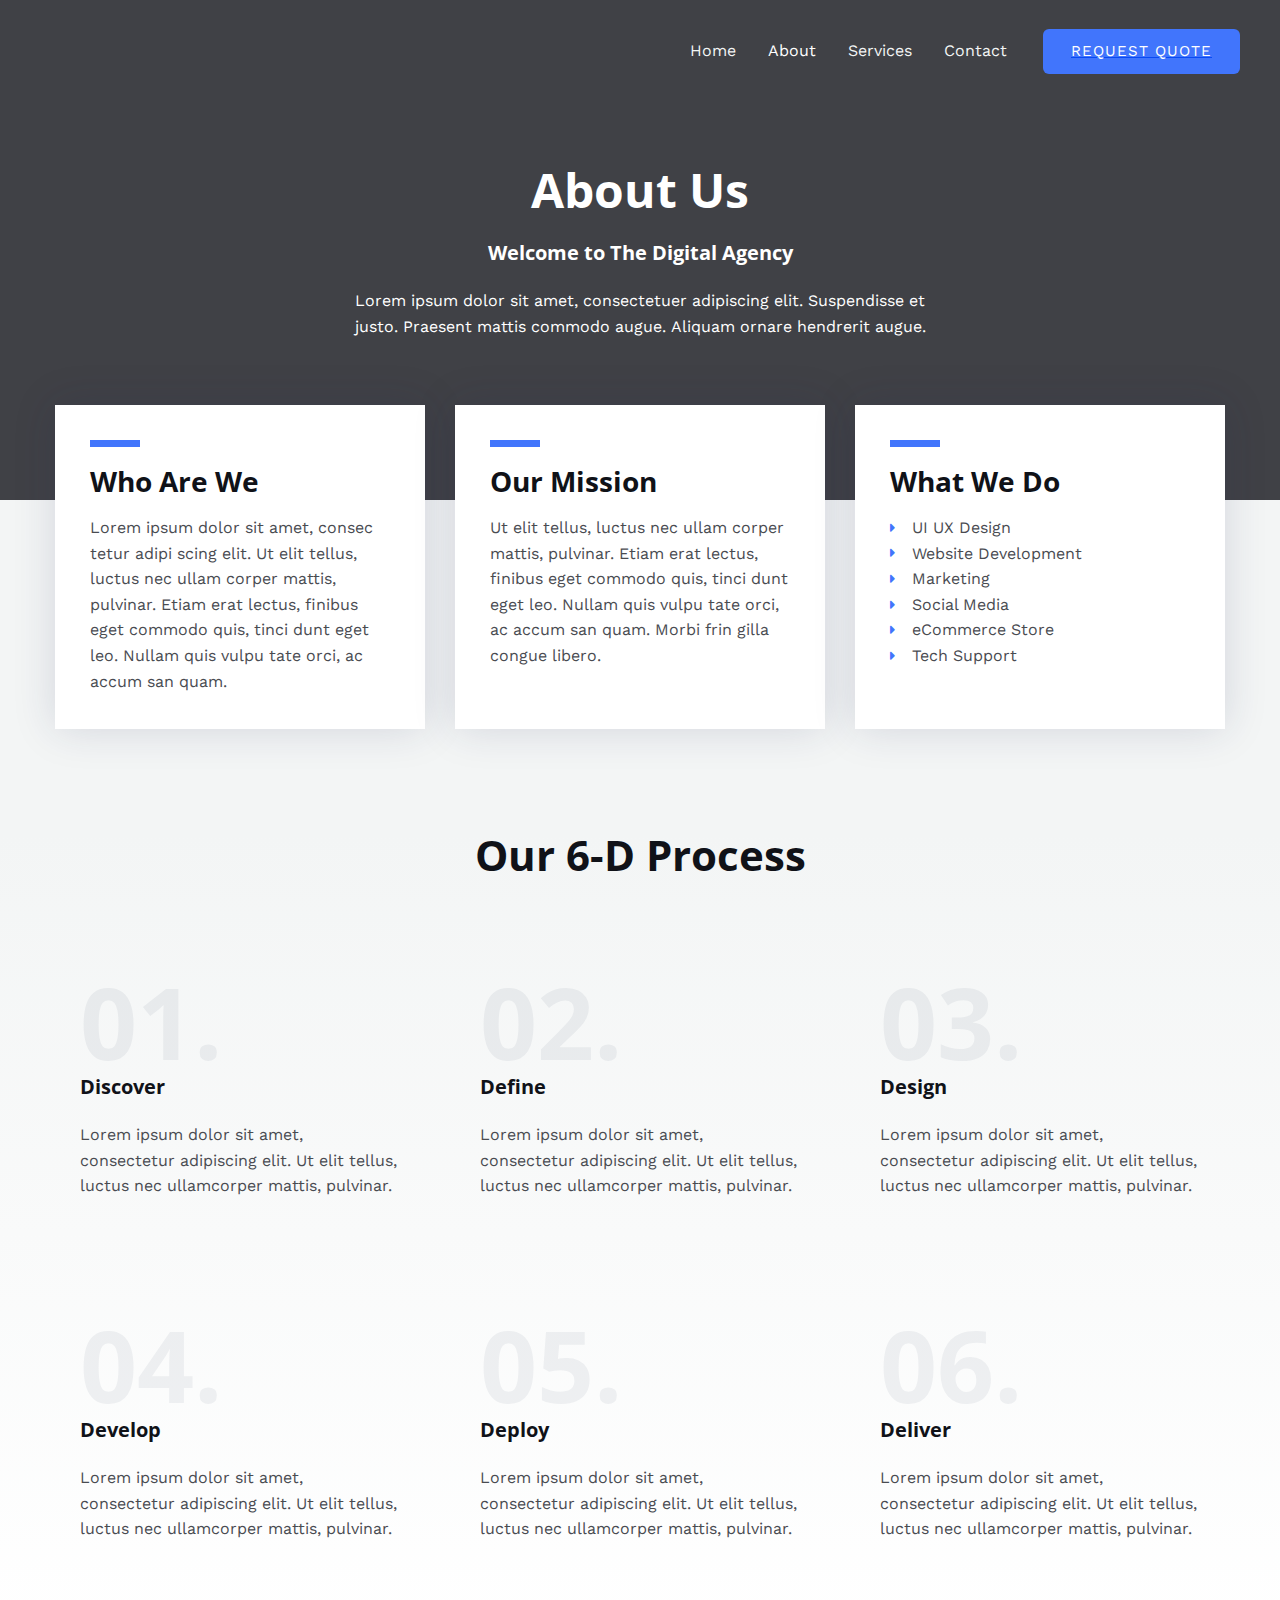
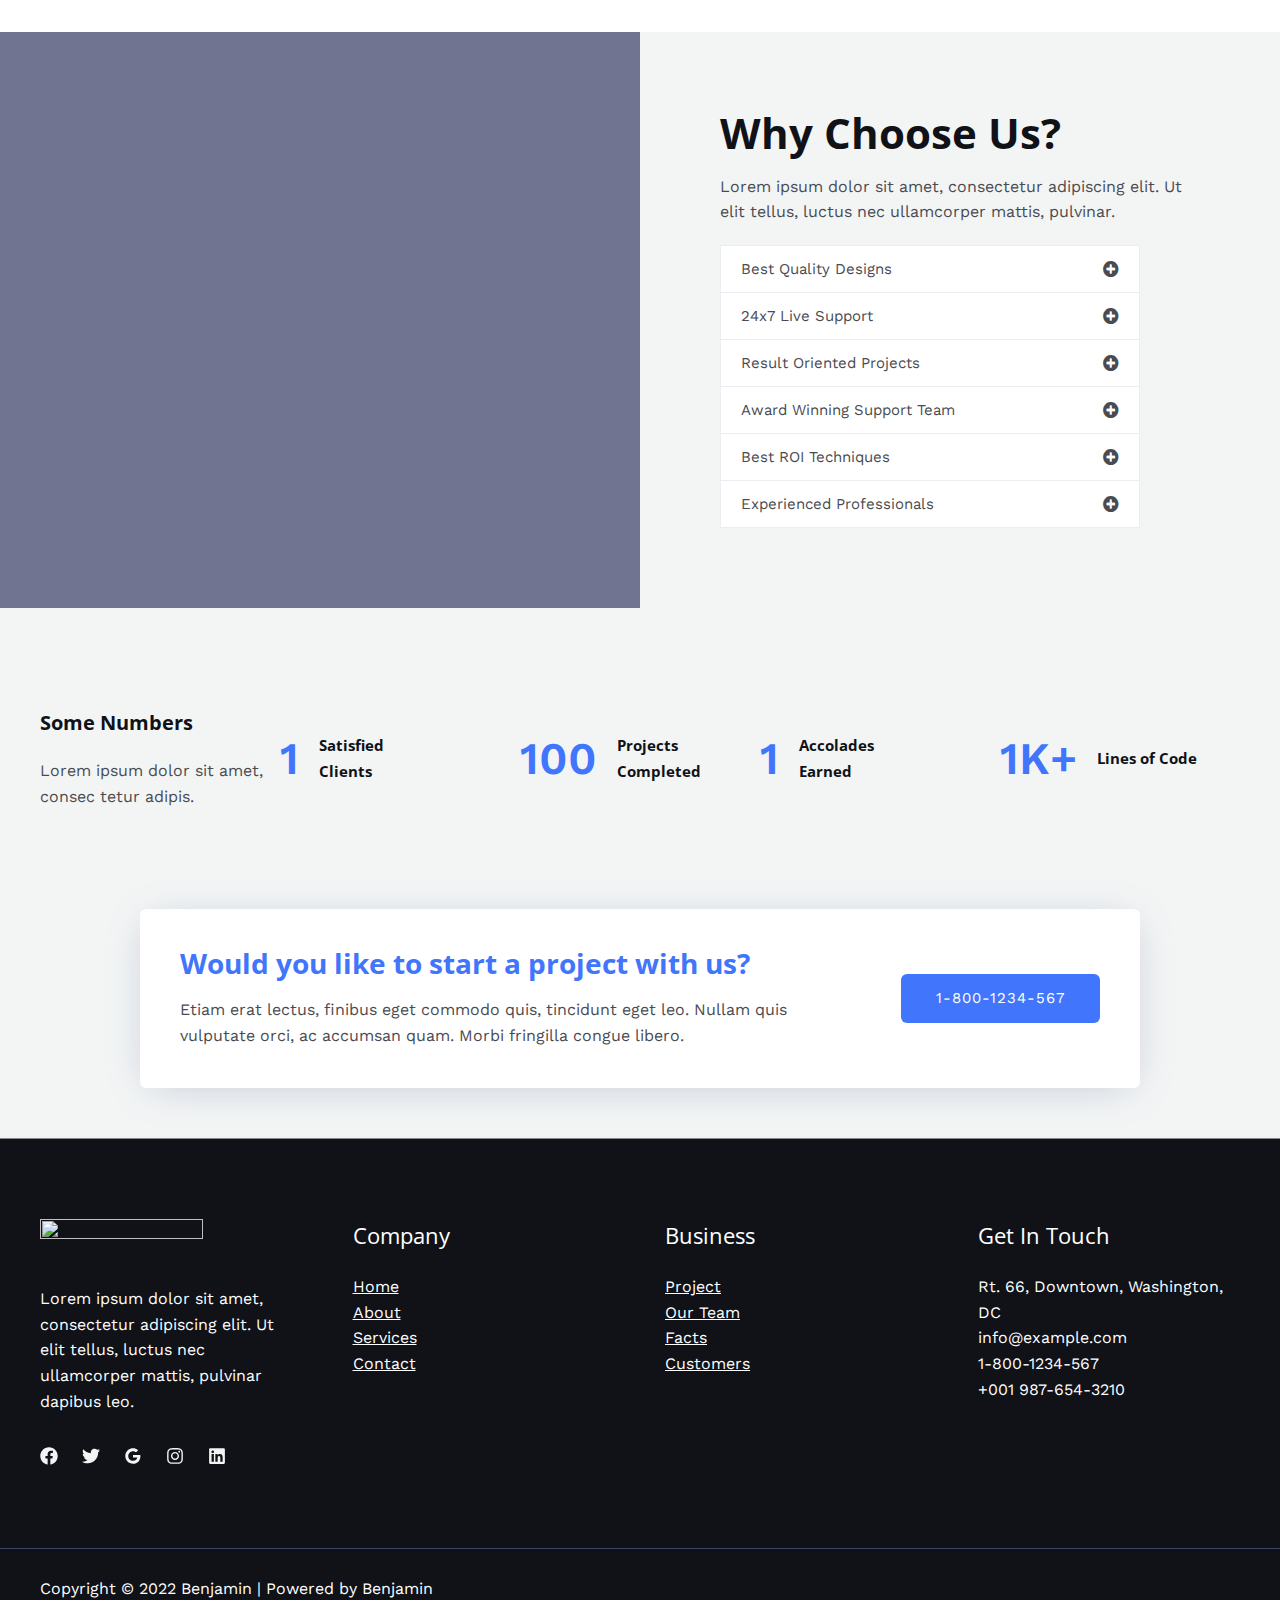
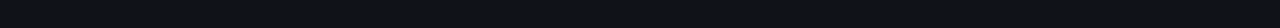
==== about/index.html @ 21168aa7 "pagina web" ====
<!DOCTYPE html>
<html lang="en-US">
<head>
<meta charset="UTF-8">
<meta name="viewport" content="width=device-width, initial-scale=1">
<link rel="profile" href="https://gmpg.org/xfn/11">

<title>About &#8211; Benjamin</title>
<meta name="robots" content="max-image-preview:large">
<link rel="dns-prefetch" href="//fonts.googleapis.com">
<link rel="alternate" type="application/rss+xml" title="Benjamin &raquo; Feed" href="https://hexabenja.github.io/feed/">
<link rel="alternate" type="application/rss+xml" title="Benjamin &raquo; Comments Feed" href="https://hexabenja.github.io/comments/feed/">
<script>
window._wpemojiSettings = {"baseUrl":"https:\/\/s.w.org\/images\/core\/emoji\/14.0.0\/72x72\/","ext":".png","svgUrl":"https:\/\/s.w.org\/images\/core\/emoji\/14.0.0\/svg\/","svgExt":".svg","source":{"concatemoji":"https:\/\/hexabenja.github.io\/wp-includes\/js\/wp-emoji-release.min.js?ver=6.1"}};
/*! This file is auto-generated */
!function(e,a,t){var n,r,o,i=a.createElement("canvas"),p=i.getContext&&i.getContext("2d");function s(e,t){var a=String.fromCharCode,e=(p.clearRect(0,0,i.width,i.height),p.fillText(a.apply(this,e),0,0),i.toDataURL());return p.clearRect(0,0,i.width,i.height),p.fillText(a.apply(this,t),0,0),e===i.toDataURL()}function c(e){var t=a.createElement("script");t.src=e,t.defer=t.type="text/javascript",a.getElementsByTagName("head")[0].appendChild(t)}for(o=Array("flag","emoji"),t.supports={everything:!0,everythingExceptFlag:!0},r=0;r<o.length;r++)t.supports[o[r]]=function(e){if(p&&p.fillText)switch(p.textBaseline="top",p.font="600 32px Arial",e){case"flag":return s([127987,65039,8205,9895,65039],[127987,65039,8203,9895,65039])?!1:!s([55356,56826,55356,56819],[55356,56826,8203,55356,56819])&&!s([55356,57332,56128,56423,56128,56418,56128,56421,56128,56430,56128,56423,56128,56447],[55356,57332,8203,56128,56423,8203,56128,56418,8203,56128,56421,8203,56128,56430,8203,56128,56423,8203,56128,56447]);case"emoji":return!s([129777,127995,8205,129778,127999],[129777,127995,8203,129778,127999])}return!1}(o[r]),t.supports.everything=t.supports.everything&&t.supports[o[r]],"flag"!==o[r]&&(t.supports.everythingExceptFlag=t.supports.everythingExceptFlag&&t.supports[o[r]]);t.supports.everythingExceptFlag=t.supports.everythingExceptFlag&&!t.supports.flag,t.DOMReady=!1,t.readyCallback=function(){t.DOMReady=!0},t.supports.everything||(n=function(){t.readyCallback()},a.addEventListener?(a.addEventListener("DOMContentLoaded",n,!1),e.addEventListener("load",n,!1)):(e.attachEvent("onload",n),a.attachEvent("onreadystatechange",function(){"complete"===a.readyState&&t.readyCallback()})),(e=t.source||{}).concatemoji?c(e.concatemoji):e.wpemoji&&e.twemoji&&(c(e.twemoji),c(e.wpemoji)))}(window,document,window._wpemojiSettings);
</script>
<style>img.wp-smiley,
img.emoji {
	display: inline !important;
	border: none !important;
	box-shadow: none !important;
	height: 1em !important;
	width: 1em !important;
	margin: 0 0.07em !important;
	vertical-align: -0.1em !important;
	background: none !important;
	padding: 0 !important;
}</style>
	<link rel="stylesheet" id="astra-theme-css-css" href="https://hexabenja.github.io/wp-content/themes/astra/assets/css/minified/frontend.min.css?ver=3.9.2" media="all">
<style id="astra-theme-css-inline-css">.ast-no-sidebar .entry-content .alignfull {margin-left: calc( -50vw + 50%);margin-right: calc( -50vw + 50%);max-width: 100vw;width: 100vw;}.ast-no-sidebar .entry-content .alignwide {margin-left: calc(-41vw + 50%);margin-right: calc(-41vw + 50%);max-width: unset;width: unset;}.ast-no-sidebar .entry-content .alignfull .alignfull,.ast-no-sidebar .entry-content .alignfull .alignwide,.ast-no-sidebar .entry-content .alignwide .alignfull,.ast-no-sidebar .entry-content .alignwide .alignwide,.ast-no-sidebar .entry-content .wp-block-column .alignfull,.ast-no-sidebar .entry-content .wp-block-column .alignwide{width: 100%;margin-left: auto;margin-right: auto;}.wp-block-gallery,.blocks-gallery-grid {margin: 0;}.wp-block-separator {max-width: 100px;}.wp-block-separator.is-style-wide,.wp-block-separator.is-style-dots {max-width: none;}.entry-content .has-2-columns .wp-block-column:first-child {padding-right: 10px;}.entry-content .has-2-columns .wp-block-column:last-child {padding-left: 10px;}@media (max-width: 782px) {.entry-content .wp-block-columns .wp-block-column {flex-basis: 100%;}.entry-content .has-2-columns .wp-block-column:first-child {padding-right: 0;}.entry-content .has-2-columns .wp-block-column:last-child {padding-left: 0;}}body .entry-content .wp-block-latest-posts {margin-left: 0;}body .entry-content .wp-block-latest-posts li {list-style: none;}.ast-no-sidebar .ast-container .entry-content .wp-block-latest-posts {margin-left: 0;}.ast-header-break-point .entry-content .alignwide {margin-left: auto;margin-right: auto;}.entry-content .blocks-gallery-item img {margin-bottom: auto;}.wp-block-pullquote {border-top: 4px solid #555d66;border-bottom: 4px solid #555d66;color: #40464d;}:root{--ast-container-default-xlg-padding:6.67em;--ast-container-default-lg-padding:5.67em;--ast-container-default-slg-padding:4.34em;--ast-container-default-md-padding:3.34em;--ast-container-default-sm-padding:6.67em;--ast-container-default-xs-padding:2.4em;--ast-container-default-xxs-padding:1.4em;}html{font-size:100%;}a,.page-title{color:var(--ast-global-color-1);}a:hover,a:focus{color:var(--ast-global-color-1);}body,button,input,select,textarea,.ast-button,.ast-custom-button{font-family:'Work Sans',sans-serif;font-weight:400;font-size:16px;font-size:1rem;line-height:1.6;}blockquote{color:var(--ast-global-color-3);}h1,.entry-content h1,.entry-content h1 a,h2,.entry-content h2,.entry-content h2 a,h3,.entry-content h3,.entry-content h3 a,h4,.entry-content h4,.entry-content h4 a,h5,.entry-content h5,.entry-content h5 a,h6,.entry-content h6,.entry-content h6 a,.site-title,.site-title a{font-family:'Open Sans',sans-serif;font-weight:700;}.site-title{font-size:35px;font-size:2.1875rem;display:none;}header .custom-logo-link img{max-width:120px;}.astra-logo-svg{width:120px;}.ast-archive-description .ast-archive-title{font-size:40px;font-size:2.5rem;}.site-header .site-description{font-size:15px;font-size:0.9375rem;display:none;}.entry-title{font-size:30px;font-size:1.875rem;}h1,.entry-content h1,.entry-content h1 a{font-size:48px;font-size:3rem;font-weight:700;font-family:'Open Sans',sans-serif;line-height:1.2;}h2,.entry-content h2,.entry-content h2 a{font-size:42px;font-size:2.625rem;font-family:'Open Sans',sans-serif;line-height:1;}h3,.entry-content h3,.entry-content h3 a{font-size:28px;font-size:1.75rem;font-family:'Open Sans',sans-serif;line-height:1;}h4,.entry-content h4,.entry-content h4 a{font-size:20px;font-size:1.25rem;font-family:'Open Sans',sans-serif;}h5,.entry-content h5,.entry-content h5 a{font-size:18px;font-size:1.125rem;font-family:'Open Sans',sans-serif;}h6,.entry-content h6,.entry-content h6 a{font-size:15px;font-size:0.9375rem;font-family:'Open Sans',sans-serif;}.ast-single-post .entry-title,.page-title{font-size:30px;font-size:1.875rem;}::selection{background-color:var(--ast-global-color-0);color:#ffffff;}body,h1,.entry-title a,.entry-content h1,.entry-content h1 a,h2,.entry-content h2,.entry-content h2 a,h3,.entry-content h3,.entry-content h3 a,h4,.entry-content h4,.entry-content h4 a,h5,.entry-content h5,.entry-content h5 a,h6,.entry-content h6,.entry-content h6 a{color:var(--ast-global-color-3);}.tagcloud a:hover,.tagcloud a:focus,.tagcloud a.current-item{color:#ffffff;border-color:var(--ast-global-color-1);background-color:var(--ast-global-color-1);}input:focus,input[type="text"]:focus,input[type="email"]:focus,input[type="url"]:focus,input[type="password"]:focus,input[type="reset"]:focus,input[type="search"]:focus,textarea:focus{border-color:var(--ast-global-color-1);}input[type="radio"]:checked,input[type=reset],input[type="checkbox"]:checked,input[type="checkbox"]:hover:checked,input[type="checkbox"]:focus:checked,input[type=range]::-webkit-slider-thumb{border-color:var(--ast-global-color-1);background-color:var(--ast-global-color-1);box-shadow:none;}.site-footer a:hover + .post-count,.site-footer a:focus + .post-count{background:var(--ast-global-color-1);border-color:var(--ast-global-color-1);}.single .nav-links .nav-previous,.single .nav-links .nav-next{color:var(--ast-global-color-1);}.entry-meta,.entry-meta *{line-height:1.45;color:var(--ast-global-color-1);}.entry-meta a:hover,.entry-meta a:hover *,.entry-meta a:focus,.entry-meta a:focus *,.page-links > .page-link,.page-links .page-link:hover,.post-navigation a:hover{color:var(--ast-global-color-1);}#cat option,.secondary .calendar_wrap thead a,.secondary .calendar_wrap thead a:visited{color:var(--ast-global-color-1);}.secondary .calendar_wrap #today,.ast-progress-val span{background:var(--ast-global-color-1);}.secondary a:hover + .post-count,.secondary a:focus + .post-count{background:var(--ast-global-color-1);border-color:var(--ast-global-color-1);}.calendar_wrap #today > a{color:#ffffff;}.page-links .page-link,.single .post-navigation a{color:var(--ast-global-color-1);}.widget-title{font-size:22px;font-size:1.375rem;color:var(--ast-global-color-3);}.site-logo-img img{ transition:all 0.2s linear;}.ast-page-builder-template .hentry {margin: 0;}.ast-page-builder-template .site-content > .ast-container {max-width: 100%;padding: 0;}.ast-page-builder-template .site-content #primary {padding: 0;margin: 0;}.ast-page-builder-template .no-results {text-align: center;margin: 4em auto;}.ast-page-builder-template .ast-pagination {padding: 2em;}.ast-page-builder-template .entry-header.ast-no-title.ast-no-thumbnail {margin-top: 0;}.ast-page-builder-template .entry-header.ast-header-without-markup {margin-top: 0;margin-bottom: 0;}.ast-page-builder-template .entry-header.ast-no-title.ast-no-meta {margin-bottom: 0;}.ast-page-builder-template.single .post-navigation {padding-bottom: 2em;}.ast-page-builder-template.single-post .site-content > .ast-container {max-width: 100%;}.ast-page-builder-template .entry-header {margin-top: 4em;margin-left: auto;margin-right: auto;padding-left: 20px;padding-right: 20px;}.single.ast-page-builder-template .entry-header {padding-left: 20px;padding-right: 20px;}.ast-page-builder-template .ast-archive-description {margin: 4em auto 0;padding-left: 20px;padding-right: 20px;}.ast-page-builder-template.ast-no-sidebar .entry-content .alignwide {margin-left: 0;margin-right: 0;}@media (max-width:768px){#ast-desktop-header{display:none;}}@media (min-width:768px){#ast-mobile-header{display:none;}}.wp-block-buttons.aligncenter{justify-content:center;}@media (max-width:782px){.entry-content .wp-block-columns .wp-block-column{margin-left:0px;}}.wp-block-image.aligncenter{margin-left:auto;margin-right:auto;}.wp-block-table.aligncenter{margin-left:auto;margin-right:auto;}@media (max-width:768px){.ast-separate-container #primary,.ast-separate-container #secondary{padding:1.5em 0;}#primary,#secondary{padding:1.5em 0;margin:0;}.ast-left-sidebar #content > .ast-container{display:flex;flex-direction:column-reverse;width:100%;}.ast-separate-container .ast-article-post,.ast-separate-container .ast-article-single{padding:1.5em 2.14em;}.ast-author-box img.avatar{margin:20px 0 0 0;}}@media (min-width:769px){.ast-separate-container.ast-right-sidebar #primary,.ast-separate-container.ast-left-sidebar #primary{border:0;}.search-no-results.ast-separate-container #primary{margin-bottom:4em;}}.elementor-button-wrapper .elementor-button{border-style:solid;text-decoration:none;border-top-width:0px;border-right-width:0px;border-left-width:0px;border-bottom-width:0px;}body .elementor-button.elementor-size-sm,body .elementor-button.elementor-size-xs,body .elementor-button.elementor-size-md,body .elementor-button.elementor-size-lg,body .elementor-button.elementor-size-xl,body .elementor-button{border-radius:6px;padding-top:17px;padding-right:35px;padding-bottom:17px;padding-left:35px;}.elementor-button-wrapper .elementor-button{border-color:var(--ast-global-color-0);background-color:var(--ast-global-color-0);}.elementor-button-wrapper .elementor-button:hover,.elementor-button-wrapper .elementor-button:focus{color:#ffffff;background-color:var(--ast-global-color-1);border-color:var(--ast-global-color-1);}.wp-block-button .wp-block-button__link ,.elementor-button-wrapper .elementor-button,.elementor-button-wrapper .elementor-button:visited{color:#ffffff;}.elementor-button-wrapper .elementor-button{font-family:inherit;font-weight:400;line-height:1;text-transform:uppercase;letter-spacing:1px;}body .elementor-button.elementor-size-sm,body .elementor-button.elementor-size-xs,body .elementor-button.elementor-size-md,body .elementor-button.elementor-size-lg,body .elementor-button.elementor-size-xl,body .elementor-button{font-size:15px;font-size:0.9375rem;}.wp-block-button .wp-block-button__link:hover,.wp-block-button .wp-block-button__link:focus{color:#ffffff;background-color:var(--ast-global-color-1);border-color:var(--ast-global-color-1);}.elementor-widget-heading h1.elementor-heading-title{line-height:1.2;}.elementor-widget-heading h2.elementor-heading-title{line-height:1;}.elementor-widget-heading h3.elementor-heading-title{line-height:1;}.wp-block-button .wp-block-button__link{border-style:solid;border-top-width:0px;border-right-width:0px;border-left-width:0px;border-bottom-width:0px;border-color:var(--ast-global-color-0);background-color:var(--ast-global-color-0);color:#ffffff;font-family:inherit;font-weight:400;line-height:1;text-transform:uppercase;letter-spacing:1px;font-size:15px;font-size:0.9375rem;border-radius:6px;padding-top:17px;padding-right:35px;padding-bottom:17px;padding-left:35px;}.menu-toggle,button,.ast-button,.ast-custom-button,.button,input#submit,input[type="button"],input[type="submit"],input[type="reset"]{border-style:solid;border-top-width:0px;border-right-width:0px;border-left-width:0px;border-bottom-width:0px;color:#ffffff;border-color:var(--ast-global-color-0);background-color:var(--ast-global-color-0);border-radius:6px;padding-top:17px;padding-right:35px;padding-bottom:17px;padding-left:35px;font-family:inherit;font-weight:400;font-size:15px;font-size:0.9375rem;line-height:1;text-transform:uppercase;letter-spacing:1px;}button:focus,.menu-toggle:hover,button:hover,.ast-button:hover,.ast-custom-button:hover .button:hover,.ast-custom-button:hover ,input[type=reset]:hover,input[type=reset]:focus,input#submit:hover,input#submit:focus,input[type="button"]:hover,input[type="button"]:focus,input[type="submit"]:hover,input[type="submit"]:focus{color:#ffffff;background-color:var(--ast-global-color-1);border-color:var(--ast-global-color-1);}@media (min-width:544px){.ast-container{max-width:100%;}}@media (max-width:544px){.ast-separate-container .ast-article-post,.ast-separate-container .ast-article-single,.ast-separate-container .comments-title,.ast-separate-container .ast-archive-description{padding:1.5em 1em;}.ast-separate-container #content .ast-container{padding-left:0.54em;padding-right:0.54em;}.ast-separate-container .ast-comment-list li.depth-1{padding:1.5em 1em;margin-bottom:1.5em;}.ast-separate-container .ast-comment-list .bypostauthor{padding:.5em;}.ast-search-menu-icon.ast-dropdown-active .search-field{width:170px;}}@media (max-width:768px){.ast-mobile-header-stack .main-header-bar .ast-search-menu-icon{display:inline-block;}.ast-header-break-point.ast-header-custom-item-outside .ast-mobile-header-stack .main-header-bar .ast-search-icon{margin:0;}.ast-comment-avatar-wrap img{max-width:2.5em;}.ast-separate-container .ast-comment-list li.depth-1{padding:1.5em 2.14em;}.ast-separate-container .comment-respond{padding:2em 2.14em;}.ast-comment-meta{padding:0 1.8888em 1.3333em;}}body,.ast-separate-container{background-color:var(--ast-global-color-4);;background-image:none;;}.ast-no-sidebar.ast-separate-container .entry-content .alignfull {margin-left: -6.67em;margin-right: -6.67em;width: auto;}@media (max-width: 1200px) {.ast-no-sidebar.ast-separate-container .entry-content .alignfull {margin-left: -2.4em;margin-right: -2.4em;}}@media (max-width: 768px) {.ast-no-sidebar.ast-separate-container .entry-content .alignfull {margin-left: -2.14em;margin-right: -2.14em;}}@media (max-width: 544px) {.ast-no-sidebar.ast-separate-container .entry-content .alignfull {margin-left: -1em;margin-right: -1em;}}.ast-no-sidebar.ast-separate-container .entry-content .alignwide {margin-left: -20px;margin-right: -20px;}.ast-no-sidebar.ast-separate-container .entry-content .wp-block-column .alignfull,.ast-no-sidebar.ast-separate-container .entry-content .wp-block-column .alignwide {margin-left: auto;margin-right: auto;width: 100%;}@media (max-width:768px){.site-title{display:none;}.ast-archive-description .ast-archive-title{font-size:40px;}.site-header .site-description{display:none;}.entry-title{font-size:30px;}h1,.entry-content h1,.entry-content h1 a{font-size:40px;}h2,.entry-content h2,.entry-content h2 a{font-size:35px;}h3,.entry-content h3,.entry-content h3 a{font-size:24px;}.ast-single-post .entry-title,.page-title{font-size:30px;}.astra-logo-svg{width:140px;}header .custom-logo-link img,.ast-header-break-point .site-logo-img .custom-mobile-logo-link img{max-width:140px;}}@media (max-width:544px){.site-title{display:none;}.ast-archive-description .ast-archive-title{font-size:40px;}.site-header .site-description{display:none;}.entry-title{font-size:30px;}h1,.entry-content h1,.entry-content h1 a{font-size:28px;}h2,.entry-content h2,.entry-content h2 a{font-size:24px;}h3,.entry-content h3,.entry-content h3 a{font-size:20px;}h4,.entry-content h4,.entry-content h4 a{font-size:18px;font-size:1.125rem;}h5,.entry-content h5,.entry-content h5 a{font-size:17px;font-size:1.0625rem;}h6,.entry-content h6,.entry-content h6 a{font-size:15px;font-size:0.9375rem;}.ast-single-post .entry-title,.page-title{font-size:30px;}header .custom-logo-link img,.ast-header-break-point .site-branding img,.ast-header-break-point .custom-logo-link img{max-width:120px;}.astra-logo-svg{width:120px;}.ast-header-break-point .site-logo-img .custom-mobile-logo-link img{max-width:120px;}}@media (max-width:768px){html{font-size:91.2%;}}@media (max-width:544px){html{font-size:91.2%;}}@media (min-width:769px){.ast-container{max-width:1240px;}}@font-face {font-family: "Astra";src: url(https://hexabenja.github.io/wp-content/themes/astra/assets/fonts/astra.woff) format("woff"),url(https://hexabenja.github.io/wp-content/themes/astra/assets/fonts/astra.ttf) format("truetype"),url(https://hexabenja.github.io/wp-content/themes/astra/assets/fonts/astra.svg#astra) format("svg");font-weight: normal;font-style: normal;font-display: fallback;}@media (min-width:769px){.main-header-menu .sub-menu .menu-item.ast-left-align-sub-menu:hover > .sub-menu,.main-header-menu .sub-menu .menu-item.ast-left-align-sub-menu.focus > .sub-menu{margin-left:-2px;}}.ast-theme-transparent-header [data-section="section-header-mobile-trigger"] .ast-button-wrap .ast-mobile-menu-trigger-fill,.ast-theme-transparent-header [data-section="section-header-mobile-trigger"] .ast-button-wrap .ast-mobile-menu-trigger-minimal{border:none;}.astra-icon-down_arrow::after {content: "\e900";font-family: Astra;}.astra-icon-close::after {content: "\e5cd";font-family: Astra;}.astra-icon-drag_handle::after {content: "\e25d";font-family: Astra;}.astra-icon-format_align_justify::after {content: "\e235";font-family: Astra;}.astra-icon-menu::after {content: "\e5d2";font-family: Astra;}.astra-icon-reorder::after {content: "\e8fe";font-family: Astra;}.astra-icon-search::after {content: "\e8b6";font-family: Astra;}.astra-icon-zoom_in::after {content: "\e56b";font-family: Astra;}.astra-icon-check-circle::after {content: "\e901";font-family: Astra;}.astra-icon-shopping-cart::after {content: "\f07a";font-family: Astra;}.astra-icon-shopping-bag::after {content: "\f290";font-family: Astra;}.astra-icon-shopping-basket::after {content: "\f291";font-family: Astra;}.astra-icon-circle-o::after {content: "\e903";font-family: Astra;}.astra-icon-certificate::after {content: "\e902";font-family: Astra;}blockquote {padding: 1.2em;}:root .has-ast-global-color-0-color{color:var(--ast-global-color-0);}:root .has-ast-global-color-0-background-color{background-color:var(--ast-global-color-0);}:root .wp-block-button .has-ast-global-color-0-color{color:var(--ast-global-color-0);}:root .wp-block-button .has-ast-global-color-0-background-color{background-color:var(--ast-global-color-0);}:root .has-ast-global-color-1-color{color:var(--ast-global-color-1);}:root .has-ast-global-color-1-background-color{background-color:var(--ast-global-color-1);}:root .wp-block-button .has-ast-global-color-1-color{color:var(--ast-global-color-1);}:root .wp-block-button .has-ast-global-color-1-background-color{background-color:var(--ast-global-color-1);}:root .has-ast-global-color-2-color{color:var(--ast-global-color-2);}:root .has-ast-global-color-2-background-color{background-color:var(--ast-global-color-2);}:root .wp-block-button .has-ast-global-color-2-color{color:var(--ast-global-color-2);}:root .wp-block-button .has-ast-global-color-2-background-color{background-color:var(--ast-global-color-2);}:root .has-ast-global-color-3-color{color:var(--ast-global-color-3);}:root .has-ast-global-color-3-background-color{background-color:var(--ast-global-color-3);}:root .wp-block-button .has-ast-global-color-3-color{color:var(--ast-global-color-3);}:root .wp-block-button .has-ast-global-color-3-background-color{background-color:var(--ast-global-color-3);}:root .has-ast-global-color-4-color{color:var(--ast-global-color-4);}:root .has-ast-global-color-4-background-color{background-color:var(--ast-global-color-4);}:root .wp-block-button .has-ast-global-color-4-color{color:var(--ast-global-color-4);}:root .wp-block-button .has-ast-global-color-4-background-color{background-color:var(--ast-global-color-4);}:root .has-ast-global-color-5-color{color:var(--ast-global-color-5);}:root .has-ast-global-color-5-background-color{background-color:var(--ast-global-color-5);}:root .wp-block-button .has-ast-global-color-5-color{color:var(--ast-global-color-5);}:root .wp-block-button .has-ast-global-color-5-background-color{background-color:var(--ast-global-color-5);}:root .has-ast-global-color-6-color{color:var(--ast-global-color-6);}:root .has-ast-global-color-6-background-color{background-color:var(--ast-global-color-6);}:root .wp-block-button .has-ast-global-color-6-color{color:var(--ast-global-color-6);}:root .wp-block-button .has-ast-global-color-6-background-color{background-color:var(--ast-global-color-6);}:root .has-ast-global-color-7-color{color:var(--ast-global-color-7);}:root .has-ast-global-color-7-background-color{background-color:var(--ast-global-color-7);}:root .wp-block-button .has-ast-global-color-7-color{color:var(--ast-global-color-7);}:root .wp-block-button .has-ast-global-color-7-background-color{background-color:var(--ast-global-color-7);}:root .has-ast-global-color-8-color{color:var(--ast-global-color-8);}:root .has-ast-global-color-8-background-color{background-color:var(--ast-global-color-8);}:root .wp-block-button .has-ast-global-color-8-color{color:var(--ast-global-color-8);}:root .wp-block-button .has-ast-global-color-8-background-color{background-color:var(--ast-global-color-8);}:root{--ast-global-color-0:#4175FC;--ast-global-color-1:#084AF3;--ast-global-color-2:#101218;--ast-global-color-3:#494B51;--ast-global-color-4:#F3F5F5;--ast-global-color-5:#FFFFFF;--ast-global-color-6:#000000;--ast-global-color-7:#4B4F58;--ast-global-color-8:#F6F7F8;}:root {--ast-border-color : #dddddd;}.ast-theme-transparent-header #masthead .site-logo-img .transparent-custom-logo .astra-logo-svg{width:120px;}.ast-theme-transparent-header #masthead .site-logo-img .transparent-custom-logo img{ max-width:120px;}@media (min-width:768px){.ast-theme-transparent-header #masthead{position:absolute;left:0;right:0;}.ast-theme-transparent-header .main-header-bar,.ast-theme-transparent-header.ast-header-break-point .main-header-bar{background:none;}body.elementor-editor-active.ast-theme-transparent-header #masthead,.fl-builder-edit .ast-theme-transparent-header #masthead,body.vc_editor.ast-theme-transparent-header #masthead,body.brz-ed.ast-theme-transparent-header #masthead{z-index:0;}.ast-header-break-point.ast-replace-site-logo-transparent.ast-theme-transparent-header .custom-mobile-logo-link{display:none;}.ast-header-break-point.ast-replace-site-logo-transparent.ast-theme-transparent-header .transparent-custom-logo{display:inline-block;}.ast-theme-transparent-header .ast-above-header,.ast-theme-transparent-header .ast-above-header.ast-above-header-bar{background-image:none;background-color:transparent;}.ast-theme-transparent-header .ast-below-header{background-image:none;background-color:transparent;}}.ast-theme-transparent-header .ast-builder-menu .main-header-menu,.ast-theme-transparent-header .ast-builder-menu .main-header-menu .menu-link,.ast-theme-transparent-header [CLASS*="ast-builder-menu-"] .main-header-menu .menu-item > .menu-link,.ast-theme-transparent-header .ast-masthead-custom-menu-items,.ast-theme-transparent-header .ast-masthead-custom-menu-items a,.ast-theme-transparent-header .ast-builder-menu .main-header-menu .menu-item > .ast-menu-toggle,.ast-theme-transparent-header .ast-builder-menu .main-header-menu .menu-item > .ast-menu-toggle,.ast-theme-transparent-header .ast-above-header-navigation a,.ast-header-break-point.ast-theme-transparent-header .ast-above-header-navigation a,.ast-header-break-point.ast-theme-transparent-header .ast-above-header-navigation > ul.ast-above-header-menu > .menu-item-has-children:not(.current-menu-item) > .ast-menu-toggle,.ast-theme-transparent-header .ast-below-header-menu,.ast-theme-transparent-header .ast-below-header-menu a,.ast-header-break-point.ast-theme-transparent-header .ast-below-header-menu a,.ast-header-break-point.ast-theme-transparent-header .ast-below-header-menu,.ast-theme-transparent-header .main-header-menu .menu-link{color:var(--ast-global-color-4);}.ast-theme-transparent-header .ast-builder-menu .main-header-menu .menu-item:hover > .menu-link,.ast-theme-transparent-header .ast-builder-menu .main-header-menu .menu-item:hover > .ast-menu-toggle,.ast-theme-transparent-header .ast-builder-menu .main-header-menu .ast-masthead-custom-menu-items a:hover,.ast-theme-transparent-header .ast-builder-menu .main-header-menu .focus > .menu-link,.ast-theme-transparent-header .ast-builder-menu .main-header-menu .focus > .ast-menu-toggle,.ast-theme-transparent-header .ast-builder-menu .main-header-menu .current-menu-item > .menu-link,.ast-theme-transparent-header .ast-builder-menu .main-header-menu .current-menu-ancestor > .menu-link,.ast-theme-transparent-header .ast-builder-menu .main-header-menu .current-menu-item > .ast-menu-toggle,.ast-theme-transparent-header .ast-builder-menu .main-header-menu .current-menu-ancestor > .ast-menu-toggle,.ast-theme-transparent-header [CLASS*="ast-builder-menu-"] .main-header-menu .current-menu-item > .menu-link,.ast-theme-transparent-header [CLASS*="ast-builder-menu-"] .main-header-menu .current-menu-ancestor > .menu-link,.ast-theme-transparent-header [CLASS*="ast-builder-menu-"] .main-header-menu .current-menu-item > .ast-menu-toggle,.ast-theme-transparent-header [CLASS*="ast-builder-menu-"] .main-header-menu .current-menu-ancestor > .ast-menu-toggle,.ast-theme-transparent-header .main-header-menu .menu-item:hover > .menu-link,.ast-theme-transparent-header .main-header-menu .current-menu-item > .menu-link,.ast-theme-transparent-header .main-header-menu .current-menu-ancestor > .menu-link{color:var(--ast-global-color-5);}@media (max-width:768px){.ast-theme-transparent-header #masthead{position:absolute;left:0;right:0;}.ast-theme-transparent-header .main-header-bar,.ast-theme-transparent-header.ast-header-break-point .main-header-bar{background:none;}body.elementor-editor-active.ast-theme-transparent-header #masthead,.fl-builder-edit .ast-theme-transparent-header #masthead,body.vc_editor.ast-theme-transparent-header #masthead,body.brz-ed.ast-theme-transparent-header #masthead{z-index:0;}.ast-header-break-point.ast-replace-site-logo-transparent.ast-theme-transparent-header .custom-mobile-logo-link{display:none;}.ast-header-break-point.ast-replace-site-logo-transparent.ast-theme-transparent-header .transparent-custom-logo{display:inline-block;}.ast-theme-transparent-header .ast-above-header,.ast-theme-transparent-header .ast-above-header.ast-above-header-bar{background-image:none;background-color:transparent;}.ast-theme-transparent-header .ast-below-header{background-image:none;background-color:transparent;}}@media (max-width:768px){.ast-theme-transparent-header .ast-builder-menu .main-header-menu,.ast-theme-transparent-header .ast-builder-menu .main-header-menu .menu-link,.ast-theme-transparent-header [CLASS*="ast-builder-menu-"] .main-header-menu .menu-item > .menu-link,.ast-theme-transparent-header .ast-masthead-custom-menu-items,.ast-theme-transparent-header .ast-masthead-custom-menu-items a,.ast-theme-transparent-header .ast-builder-menu .main-header-menu .menu-item > .ast-menu-toggle,.ast-theme-transparent-header .ast-builder-menu .main-header-menu .menu-item > .ast-menu-toggle,.ast-theme-transparent-header .main-header-menu .menu-link{color:var(--ast-global-color-3);}.ast-theme-transparent-header .ast-builder-menu .main-header-menu .menu-item:hover > .menu-link,.ast-theme-transparent-header .ast-builder-menu .main-header-menu .menu-item:hover > .ast-menu-toggle,.ast-theme-transparent-header .ast-builder-menu .main-header-menu .ast-masthead-custom-menu-items a:hover,.ast-theme-transparent-header .ast-builder-menu .main-header-menu .focus > .menu-link,.ast-theme-transparent-header .ast-builder-menu .main-header-menu .focus > .ast-menu-toggle,.ast-theme-transparent-header .ast-builder-menu .main-header-menu .current-menu-item > .menu-link,.ast-theme-transparent-header .ast-builder-menu .main-header-menu .current-menu-ancestor > .menu-link,.ast-theme-transparent-header .ast-builder-menu .main-header-menu .current-menu-item > .ast-menu-toggle,.ast-theme-transparent-header .ast-builder-menu .main-header-menu .current-menu-ancestor > .ast-menu-toggle,.ast-theme-transparent-header [CLASS*="ast-builder-menu-"] .main-header-menu .current-menu-item > .menu-link,.ast-theme-transparent-header [CLASS*="ast-builder-menu-"] .main-header-menu .current-menu-ancestor > .menu-link,.ast-theme-transparent-header [CLASS*="ast-builder-menu-"] .main-header-menu .current-menu-item > .ast-menu-toggle,.ast-theme-transparent-header [CLASS*="ast-builder-menu-"] .main-header-menu .current-menu-ancestor > .ast-menu-toggle,.ast-theme-transparent-header .main-header-menu .menu-item:hover > .menu-link,.ast-theme-transparent-header .main-header-menu .current-menu-item > .menu-link,.ast-theme-transparent-header .main-header-menu .current-menu-ancestor > .menu-link{color:var(--ast-global-color-1);}}.ast-theme-transparent-header #ast-desktop-header > [CLASS*="-header-wrap"]:nth-last-child(2) > [CLASS*="-header-bar"],.ast-theme-transparent-header.ast-header-break-point #ast-mobile-header > [CLASS*="-header-wrap"]:nth-last-child(2) > [CLASS*="-header-bar"]{border-bottom-width:0px;border-bottom-style:solid;}.ast-breadcrumbs .trail-browse,.ast-breadcrumbs .trail-items,.ast-breadcrumbs .trail-items li{display:inline-block;margin:0;padding:0;border:none;background:inherit;text-indent:0;}.ast-breadcrumbs .trail-browse{font-size:inherit;font-style:inherit;font-weight:inherit;color:inherit;}.ast-breadcrumbs .trail-items{list-style:none;}.trail-items li::after{padding:0 0.3em;content:"\00bb";}.trail-items li:last-of-type::after{display:none;}h1,.entry-content h1,h2,.entry-content h2,h3,.entry-content h3,h4,.entry-content h4,h5,.entry-content h5,h6,.entry-content h6{color:var(--ast-global-color-2);}@media (max-width:768px){.ast-builder-grid-row-container.ast-builder-grid-row-tablet-3-firstrow .ast-builder-grid-row > *:first-child,.ast-builder-grid-row-container.ast-builder-grid-row-tablet-3-lastrow .ast-builder-grid-row > *:last-child{grid-column:1 / -1;}}@media (max-width:544px){.ast-builder-grid-row-container.ast-builder-grid-row-mobile-3-firstrow .ast-builder-grid-row > *:first-child,.ast-builder-grid-row-container.ast-builder-grid-row-mobile-3-lastrow .ast-builder-grid-row > *:last-child{grid-column:1 / -1;}}.ast-builder-layout-element[data-section="title_tagline"]{display:flex;}@media (max-width:768px){.ast-header-break-point .ast-builder-layout-element[data-section="title_tagline"]{display:flex;}}@media (max-width:544px){.ast-header-break-point .ast-builder-layout-element[data-section="title_tagline"]{display:flex;}}[data-section*="section-hb-button-"] .menu-link{display:none;}.ast-header-button-1[data-section*="section-hb-button-"] .ast-builder-button-wrap .ast-custom-button{line-height:1;}.ast-header-button-1 .ast-custom-button{color:var(--ast-global-color-5);background:var(--ast-global-color-0);}.ast-header-button-1 .ast-custom-button:hover{color:var(--ast-global-color-3);background:var(--ast-global-color-5);}.ast-header-button-1[data-section*="section-hb-button-"] .ast-builder-button-wrap .ast-custom-button{padding-top:15px;padding-bottom:15px;padding-left:28px;padding-right:28px;}.ast-header-button-1[data-section="section-hb-button-1"]{display:flex;}@media (max-width:768px){.ast-header-break-point .ast-header-button-1[data-section="section-hb-button-1"]{display:none;}}@media (max-width:544px){.ast-header-break-point .ast-header-button-1[data-section="section-hb-button-1"]{display:flex;}}.ast-builder-menu-1{font-family:inherit;font-weight:inherit;}.ast-builder-menu-1 .sub-menu,.ast-builder-menu-1 .inline-on-mobile .sub-menu{border-top-width:1px;border-bottom-width:1px;border-right-width:1px;border-left-width:1px;border-color:#eaeaea;border-style:solid;border-radius:0px;}.ast-builder-menu-1 .main-header-menu > .menu-item > .sub-menu,.ast-builder-menu-1 .main-header-menu > .menu-item > .astra-full-megamenu-wrapper{margin-top:0px;}.ast-desktop .ast-builder-menu-1 .main-header-menu > .menu-item > .sub-menu:before,.ast-desktop .ast-builder-menu-1 .main-header-menu > .menu-item > .astra-full-megamenu-wrapper:before{height:calc( 0px + 5px );}.ast-desktop .ast-builder-menu-1 .menu-item .sub-menu .menu-link{border-style:none;}@media (max-width:768px){.ast-builder-menu-1 .main-header-menu .menu-item > .menu-link{color:var(--ast-global-color-3);}.ast-builder-menu-1 .menu-item > .ast-menu-toggle{color:var(--ast-global-color-3);}.ast-builder-menu-1 .menu-item:hover > .menu-link,.ast-builder-menu-1 .inline-on-mobile .menu-item:hover > .ast-menu-toggle{color:var(--ast-global-color-1);}.ast-builder-menu-1 .menu-item:hover > .ast-menu-toggle{color:var(--ast-global-color-1);}.ast-builder-menu-1 .menu-item.current-menu-item > .menu-link,.ast-builder-menu-1 .inline-on-mobile .menu-item.current-menu-item > .ast-menu-toggle,.ast-builder-menu-1 .current-menu-ancestor > .menu-link,.ast-builder-menu-1 .current-menu-ancestor > .ast-menu-toggle{color:var(--ast-global-color-1);}.ast-builder-menu-1 .menu-item.current-menu-item > .ast-menu-toggle{color:var(--ast-global-color-1);}.ast-header-break-point .ast-builder-menu-1 .menu-item.menu-item-has-children > .ast-menu-toggle{top:0;}.ast-builder-menu-1 .menu-item-has-children > .menu-link:after{content:unset;}}@media (max-width:544px){.ast-header-break-point .ast-builder-menu-1 .menu-item.menu-item-has-children > .ast-menu-toggle{top:0;}}.ast-builder-menu-1{display:flex;}@media (max-width:768px){.ast-header-break-point .ast-builder-menu-1{display:flex;}}@media (max-width:544px){.ast-header-break-point .ast-builder-menu-1{display:flex;}}.site-below-footer-wrap{padding-top:20px;padding-bottom:20px;}.site-below-footer-wrap[data-section="section-below-footer-builder"]{background-color:;;background-image:none;;min-height:80px;border-style:solid;border-width:0px;border-top-width:1px;border-top-color:rgba(81,86,129,0.72);}.site-below-footer-wrap[data-section="section-below-footer-builder"] .ast-builder-grid-row{max-width:1200px;margin-left:auto;margin-right:auto;}.site-below-footer-wrap[data-section="section-below-footer-builder"] .ast-builder-grid-row,.site-below-footer-wrap[data-section="section-below-footer-builder"] .site-footer-section{align-items:flex-start;}.site-below-footer-wrap[data-section="section-below-footer-builder"].ast-footer-row-inline .site-footer-section{display:flex;margin-bottom:0;}.ast-builder-grid-row-full .ast-builder-grid-row{grid-template-columns:1fr;}@media (max-width:768px){.site-below-footer-wrap[data-section="section-below-footer-builder"].ast-footer-row-tablet-inline .site-footer-section{display:flex;margin-bottom:0;}.site-below-footer-wrap[data-section="section-below-footer-builder"].ast-footer-row-tablet-stack .site-footer-section{display:block;margin-bottom:10px;}.ast-builder-grid-row-container.ast-builder-grid-row-tablet-full .ast-builder-grid-row{grid-template-columns:1fr;}}@media (max-width:544px){.site-below-footer-wrap[data-section="section-below-footer-builder"].ast-footer-row-mobile-inline .site-footer-section{display:flex;margin-bottom:0;}.site-below-footer-wrap[data-section="section-below-footer-builder"].ast-footer-row-mobile-stack .site-footer-section{display:block;margin-bottom:10px;}.ast-builder-grid-row-container.ast-builder-grid-row-mobile-full .ast-builder-grid-row{grid-template-columns:1fr;}}@media (max-width:544px){.site-below-footer-wrap[data-section="section-below-footer-builder"]{padding-left:30px;padding-right:30px;}}.site-below-footer-wrap[data-section="section-below-footer-builder"]{display:grid;}@media (max-width:768px){.ast-header-break-point .site-below-footer-wrap[data-section="section-below-footer-builder"]{display:grid;}}@media (max-width:544px){.ast-header-break-point .site-below-footer-wrap[data-section="section-below-footer-builder"]{display:grid;}}.ast-footer-copyright{text-align:left;}.ast-footer-copyright {color:var(--ast-global-color-5);}@media (max-width:768px){.ast-footer-copyright{text-align:center;}}@media (max-width:544px){.ast-footer-copyright{text-align:center;}}.ast-footer-copyright.ast-builder-layout-element{display:flex;}@media (max-width:768px){.ast-header-break-point .ast-footer-copyright.ast-builder-layout-element{display:flex;}}@media (max-width:544px){.ast-header-break-point .ast-footer-copyright.ast-builder-layout-element{display:flex;}}.ast-builder-social-element:hover {color: #0274be;}.ast-social-stack-desktop .ast-builder-social-element,.ast-social-stack-tablet .ast-builder-social-element,.ast-social-stack-mobile .ast-builder-social-element {margin-top: 6px;margin-bottom: 6px;}.ast-social-color-type-official .ast-builder-social-element,.ast-social-color-type-official .social-item-label {color: var(--color);background-color: var(--background-color);}.header-social-inner-wrap.ast-social-color-type-official .ast-builder-social-element svg,.footer-social-inner-wrap.ast-social-color-type-official .ast-builder-social-element svg {fill: currentColor;}.social-show-label-true .ast-builder-social-element {width: auto;padding: 0 0.4em;}[data-section^="section-fb-social-icons-"] .footer-social-inner-wrap {text-align: center;}.ast-footer-social-wrap {width: 100%;}.ast-footer-social-wrap .ast-builder-social-element:first-child {margin-left: 0;}.ast-footer-social-wrap .ast-builder-social-element:last-child {margin-right: 0;}.ast-header-social-wrap .ast-builder-social-element:first-child {margin-left: 0;}.ast-header-social-wrap .ast-builder-social-element:last-child {margin-right: 0;}.ast-builder-social-element {line-height: 1;color: #3a3a3a;background: transparent;vertical-align: middle;transition: all 0.01s;margin-left: 6px;margin-right: 6px;justify-content: center;align-items: center;}.ast-builder-social-element {line-height: 1;color: #3a3a3a;background: transparent;vertical-align: middle;transition: all 0.01s;margin-left: 6px;margin-right: 6px;justify-content: center;align-items: center;}.ast-builder-social-element .social-item-label {padding-left: 6px;}.ast-footer-social-1-wrap .ast-builder-social-element{margin-left:12px;margin-right:12px;}.ast-footer-social-1-wrap .ast-builder-social-element svg{width:18px;height:18px;}.ast-footer-social-1-wrap .ast-social-color-type-custom svg{fill:var(--ast-global-color-4);}.ast-footer-social-1-wrap .ast-social-color-type-custom .ast-builder-social-element:hover{color:var(--ast-global-color-5);}.ast-footer-social-1-wrap .ast-social-color-type-custom .ast-builder-social-element:hover svg{fill:var(--ast-global-color-5);}.ast-footer-social-1-wrap .ast-social-color-type-custom .social-item-label{color:var(--ast-global-color-4);}.ast-footer-social-1-wrap .ast-builder-social-element:hover .social-item-label{color:var(--ast-global-color-5);}[data-section="section-fb-social-icons-1"] .footer-social-inner-wrap{text-align:left;}@media (max-width:768px){[data-section="section-fb-social-icons-1"] .footer-social-inner-wrap{text-align:left;}}@media (max-width:544px){[data-section="section-fb-social-icons-1"] .footer-social-inner-wrap{text-align:left;}}.ast-builder-layout-element[data-section="section-fb-social-icons-1"]{display:flex;}@media (max-width:768px){.ast-header-break-point .ast-builder-layout-element[data-section="section-fb-social-icons-1"]{display:flex;}}@media (max-width:544px){.ast-header-break-point .ast-builder-layout-element[data-section="section-fb-social-icons-1"]{display:flex;}}.site-footer{background-color:var(--ast-global-color-2);;background-image:none;;}.site-primary-footer-wrap{padding-top:45px;padding-bottom:45px;}.site-primary-footer-wrap[data-section="section-primary-footer-builder"]{background-color:;;background-image:none;;border-style:solid;border-width:0px;border-top-width:1px;border-top-color:rgba(230,230,230,0.57);}.site-primary-footer-wrap[data-section="section-primary-footer-builder"] .ast-builder-grid-row{max-width:1200px;margin-left:auto;margin-right:auto;}.site-primary-footer-wrap[data-section="section-primary-footer-builder"] .ast-builder-grid-row,.site-primary-footer-wrap[data-section="section-primary-footer-builder"] .site-footer-section{align-items:flex-start;}.site-primary-footer-wrap[data-section="section-primary-footer-builder"].ast-footer-row-inline .site-footer-section{display:flex;margin-bottom:0;}.ast-builder-grid-row-4-equal .ast-builder-grid-row{grid-template-columns:repeat( 4,1fr );}@media (max-width:768px){.site-primary-footer-wrap[data-section="section-primary-footer-builder"].ast-footer-row-tablet-inline .site-footer-section{display:flex;margin-bottom:0;}.site-primary-footer-wrap[data-section="section-primary-footer-builder"].ast-footer-row-tablet-stack .site-footer-section{display:block;margin-bottom:10px;}.ast-builder-grid-row-container.ast-builder-grid-row-tablet-2-equal .ast-builder-grid-row{grid-template-columns:repeat( 2,1fr );}}@media (max-width:544px){.site-primary-footer-wrap[data-section="section-primary-footer-builder"].ast-footer-row-mobile-inline .site-footer-section{display:flex;margin-bottom:0;}.site-primary-footer-wrap[data-section="section-primary-footer-builder"].ast-footer-row-mobile-stack .site-footer-section{display:block;margin-bottom:10px;}.ast-builder-grid-row-container.ast-builder-grid-row-mobile-full .ast-builder-grid-row{grid-template-columns:1fr;}}.site-primary-footer-wrap[data-section="section-primary-footer-builder"]{padding-top:80px;padding-bottom:80px;}@media (max-width:768px){.site-primary-footer-wrap[data-section="section-primary-footer-builder"]{padding-top:50px;padding-bottom:20px;padding-left:30px;padding-right:30px;}}.site-primary-footer-wrap[data-section="section-primary-footer-builder"]{display:grid;}@media (max-width:768px){.ast-header-break-point .site-primary-footer-wrap[data-section="section-primary-footer-builder"]{display:grid;}}@media (max-width:544px){.ast-header-break-point .site-primary-footer-wrap[data-section="section-primary-footer-builder"]{display:grid;}}.footer-widget-area[data-section="sidebar-widgets-footer-widget-1"] .footer-widget-area-inner{text-align:left;}@media (max-width:768px){.footer-widget-area[data-section="sidebar-widgets-footer-widget-1"] .footer-widget-area-inner{text-align:left;}}@media (max-width:544px){.footer-widget-area[data-section="sidebar-widgets-footer-widget-1"] .footer-widget-area-inner{text-align:left;}}.footer-widget-area[data-section="sidebar-widgets-footer-widget-1"] .footer-widget-area-inner{color:var(--ast-global-color-5);}.footer-widget-area[data-section="sidebar-widgets-footer-widget-1"]{display:block;}@media (max-width:768px){.ast-header-break-point .footer-widget-area[data-section="sidebar-widgets-footer-widget-1"]{display:block;}}@media (max-width:544px){.ast-header-break-point .footer-widget-area[data-section="sidebar-widgets-footer-widget-1"]{display:block;}}.footer-widget-area[data-section="sidebar-widgets-footer-widget-2"] .footer-widget-area-inner a{color:var(--ast-global-color-5);}.footer-widget-area[data-section="sidebar-widgets-footer-widget-2"] .footer-widget-area-inner a:hover{color:var(--ast-global-color-4);}.footer-widget-area[data-section="sidebar-widgets-footer-widget-2"] .widget-title{color:var(--ast-global-color-5);}.footer-widget-area[data-section="sidebar-widgets-footer-widget-2"]{display:block;}@media (max-width:768px){.ast-header-break-point .footer-widget-area[data-section="sidebar-widgets-footer-widget-2"]{display:block;}}@media (max-width:544px){.ast-header-break-point .footer-widget-area[data-section="sidebar-widgets-footer-widget-2"]{display:block;}}.footer-widget-area[data-section="sidebar-widgets-footer-widget-3"] .footer-widget-area-inner a{color:var(--ast-global-color-5);}.footer-widget-area[data-section="sidebar-widgets-footer-widget-3"] .footer-widget-area-inner a:hover{color:var(--ast-global-color-4);}.footer-widget-area[data-section="sidebar-widgets-footer-widget-3"] .widget-title{color:var(--ast-global-color-5);}.footer-widget-area[data-section="sidebar-widgets-footer-widget-3"]{display:block;}@media (max-width:768px){.ast-header-break-point .footer-widget-area[data-section="sidebar-widgets-footer-widget-3"]{display:block;}}@media (max-width:544px){.ast-header-break-point .footer-widget-area[data-section="sidebar-widgets-footer-widget-3"]{display:block;}}.footer-widget-area[data-section="sidebar-widgets-footer-widget-4"] .footer-widget-area-inner{color:var(--ast-global-color-5);}.footer-widget-area[data-section="sidebar-widgets-footer-widget-4"] .widget-title{color:var(--ast-global-color-5);}.footer-widget-area[data-section="sidebar-widgets-footer-widget-4"]{display:block;}@media (max-width:768px){.ast-header-break-point .footer-widget-area[data-section="sidebar-widgets-footer-widget-4"]{display:block;}}@media (max-width:544px){.ast-header-break-point .footer-widget-area[data-section="sidebar-widgets-footer-widget-4"]{display:block;}}.footer-widget-area[data-section="sidebar-widgets-footer-widget-2"] .footer-widget-area-inner{text-align:left;}@media (max-width:768px){.footer-widget-area[data-section="sidebar-widgets-footer-widget-2"] .footer-widget-area-inner{text-align:left;}}@media (max-width:544px){.footer-widget-area[data-section="sidebar-widgets-footer-widget-2"] .footer-widget-area-inner{text-align:left;}}.footer-widget-area[data-section="sidebar-widgets-footer-widget-1"] .footer-widget-area-inner{color:var(--ast-global-color-5);}.footer-widget-area[data-section="sidebar-widgets-footer-widget-1"]{display:block;}@media (max-width:768px){.ast-header-break-point .footer-widget-area[data-section="sidebar-widgets-footer-widget-1"]{display:block;}}@media (max-width:544px){.ast-header-break-point .footer-widget-area[data-section="sidebar-widgets-footer-widget-1"]{display:block;}}.footer-widget-area[data-section="sidebar-widgets-footer-widget-2"] .footer-widget-area-inner a{color:var(--ast-global-color-5);}.footer-widget-area[data-section="sidebar-widgets-footer-widget-2"] .footer-widget-area-inner a:hover{color:var(--ast-global-color-4);}.footer-widget-area[data-section="sidebar-widgets-footer-widget-2"] .widget-title{color:var(--ast-global-color-5);}.footer-widget-area[data-section="sidebar-widgets-footer-widget-2"]{display:block;}@media (max-width:768px){.ast-header-break-point .footer-widget-area[data-section="sidebar-widgets-footer-widget-2"]{display:block;}}@media (max-width:544px){.ast-header-break-point .footer-widget-area[data-section="sidebar-widgets-footer-widget-2"]{display:block;}}.footer-widget-area[data-section="sidebar-widgets-footer-widget-3"] .footer-widget-area-inner a{color:var(--ast-global-color-5);}.footer-widget-area[data-section="sidebar-widgets-footer-widget-3"] .footer-widget-area-inner a:hover{color:var(--ast-global-color-4);}.footer-widget-area[data-section="sidebar-widgets-footer-widget-3"] .widget-title{color:var(--ast-global-color-5);}.footer-widget-area[data-section="sidebar-widgets-footer-widget-3"]{display:block;}@media (max-width:768px){.ast-header-break-point .footer-widget-area[data-section="sidebar-widgets-footer-widget-3"]{display:block;}}@media (max-width:544px){.ast-header-break-point .footer-widget-area[data-section="sidebar-widgets-footer-widget-3"]{display:block;}}.footer-widget-area[data-section="sidebar-widgets-footer-widget-4"] .footer-widget-area-inner{color:var(--ast-global-color-5);}.footer-widget-area[data-section="sidebar-widgets-footer-widget-4"] .widget-title{color:var(--ast-global-color-5);}.footer-widget-area[data-section="sidebar-widgets-footer-widget-4"]{display:block;}@media (max-width:768px){.ast-header-break-point .footer-widget-area[data-section="sidebar-widgets-footer-widget-4"]{display:block;}}@media (max-width:544px){.ast-header-break-point .footer-widget-area[data-section="sidebar-widgets-footer-widget-4"]{display:block;}}.footer-widget-area[data-section="sidebar-widgets-footer-widget-3"] .footer-widget-area-inner{text-align:left;}@media (max-width:768px){.footer-widget-area[data-section="sidebar-widgets-footer-widget-3"] .footer-widget-area-inner{text-align:left;}}@media (max-width:544px){.footer-widget-area[data-section="sidebar-widgets-footer-widget-3"] .footer-widget-area-inner{text-align:left;}}.footer-widget-area[data-section="sidebar-widgets-footer-widget-1"] .footer-widget-area-inner{color:var(--ast-global-color-5);}.footer-widget-area[data-section="sidebar-widgets-footer-widget-1"]{display:block;}@media (max-width:768px){.ast-header-break-point .footer-widget-area[data-section="sidebar-widgets-footer-widget-1"]{display:block;}}@media (max-width:544px){.ast-header-break-point .footer-widget-area[data-section="sidebar-widgets-footer-widget-1"]{display:block;}}.footer-widget-area[data-section="sidebar-widgets-footer-widget-2"] .footer-widget-area-inner a{color:var(--ast-global-color-5);}.footer-widget-area[data-section="sidebar-widgets-footer-widget-2"] .footer-widget-area-inner a:hover{color:var(--ast-global-color-4);}.footer-widget-area[data-section="sidebar-widgets-footer-widget-2"] .widget-title{color:var(--ast-global-color-5);}.footer-widget-area[data-section="sidebar-widgets-footer-widget-2"]{display:block;}@media (max-width:768px){.ast-header-break-point .footer-widget-area[data-section="sidebar-widgets-footer-widget-2"]{display:block;}}@media (max-width:544px){.ast-header-break-point .footer-widget-area[data-section="sidebar-widgets-footer-widget-2"]{display:block;}}.footer-widget-area[data-section="sidebar-widgets-footer-widget-3"] .footer-widget-area-inner a{color:var(--ast-global-color-5);}.footer-widget-area[data-section="sidebar-widgets-footer-widget-3"] .footer-widget-area-inner a:hover{color:var(--ast-global-color-4);}.footer-widget-area[data-section="sidebar-widgets-footer-widget-3"] .widget-title{color:var(--ast-global-color-5);}.footer-widget-area[data-section="sidebar-widgets-footer-widget-3"]{display:block;}@media (max-width:768px){.ast-header-break-point .footer-widget-area[data-section="sidebar-widgets-footer-widget-3"]{display:block;}}@media (max-width:544px){.ast-header-break-point .footer-widget-area[data-section="sidebar-widgets-footer-widget-3"]{display:block;}}.footer-widget-area[data-section="sidebar-widgets-footer-widget-4"] .footer-widget-area-inner{color:var(--ast-global-color-5);}.footer-widget-area[data-section="sidebar-widgets-footer-widget-4"] .widget-title{color:var(--ast-global-color-5);}.footer-widget-area[data-section="sidebar-widgets-footer-widget-4"]{display:block;}@media (max-width:768px){.ast-header-break-point .footer-widget-area[data-section="sidebar-widgets-footer-widget-4"]{display:block;}}@media (max-width:544px){.ast-header-break-point .footer-widget-area[data-section="sidebar-widgets-footer-widget-4"]{display:block;}}.footer-widget-area[data-section="sidebar-widgets-footer-widget-4"] .footer-widget-area-inner{text-align:left;}@media (max-width:768px){.footer-widget-area[data-section="sidebar-widgets-footer-widget-4"] .footer-widget-area-inner{text-align:left;}}@media (max-width:544px){.footer-widget-area[data-section="sidebar-widgets-footer-widget-4"] .footer-widget-area-inner{text-align:left;}}.footer-widget-area[data-section="sidebar-widgets-footer-widget-1"] .footer-widget-area-inner{color:var(--ast-global-color-5);}.footer-widget-area[data-section="sidebar-widgets-footer-widget-1"]{display:block;}@media (max-width:768px){.ast-header-break-point .footer-widget-area[data-section="sidebar-widgets-footer-widget-1"]{display:block;}}@media (max-width:544px){.ast-header-break-point .footer-widget-area[data-section="sidebar-widgets-footer-widget-1"]{display:block;}}.footer-widget-area[data-section="sidebar-widgets-footer-widget-2"] .footer-widget-area-inner a{color:var(--ast-global-color-5);}.footer-widget-area[data-section="sidebar-widgets-footer-widget-2"] .footer-widget-area-inner a:hover{color:var(--ast-global-color-4);}.footer-widget-area[data-section="sidebar-widgets-footer-widget-2"] .widget-title{color:var(--ast-global-color-5);}.footer-widget-area[data-section="sidebar-widgets-footer-widget-2"]{display:block;}@media (max-width:768px){.ast-header-break-point .footer-widget-area[data-section="sidebar-widgets-footer-widget-2"]{display:block;}}@media (max-width:544px){.ast-header-break-point .footer-widget-area[data-section="sidebar-widgets-footer-widget-2"]{display:block;}}.footer-widget-area[data-section="sidebar-widgets-footer-widget-3"] .footer-widget-area-inner a{color:var(--ast-global-color-5);}.footer-widget-area[data-section="sidebar-widgets-footer-widget-3"] .footer-widget-area-inner a:hover{color:var(--ast-global-color-4);}.footer-widget-area[data-section="sidebar-widgets-footer-widget-3"] .widget-title{color:var(--ast-global-color-5);}.footer-widget-area[data-section="sidebar-widgets-footer-widget-3"]{display:block;}@media (max-width:768px){.ast-header-break-point .footer-widget-area[data-section="sidebar-widgets-footer-widget-3"]{display:block;}}@media (max-width:544px){.ast-header-break-point .footer-widget-area[data-section="sidebar-widgets-footer-widget-3"]{display:block;}}.footer-widget-area[data-section="sidebar-widgets-footer-widget-4"] .footer-widget-area-inner{color:var(--ast-global-color-5);}.footer-widget-area[data-section="sidebar-widgets-footer-widget-4"] .widget-title{color:var(--ast-global-color-5);}.footer-widget-area[data-section="sidebar-widgets-footer-widget-4"]{display:block;}@media (max-width:768px){.ast-header-break-point .footer-widget-area[data-section="sidebar-widgets-footer-widget-4"]{display:block;}}@media (max-width:544px){.ast-header-break-point .footer-widget-area[data-section="sidebar-widgets-footer-widget-4"]{display:block;}}.elementor-widget-heading .elementor-heading-title{margin:0;}.elementor-post.elementor-grid-item.hentry{margin-bottom:0;}.woocommerce div.product .elementor-element.elementor-products-grid .related.products ul.products li.product,.elementor-element .elementor-wc-products .woocommerce[class*='columns-'] ul.products li.product{width:auto;margin:0;float:none;}.ast-left-sidebar .elementor-section.elementor-section-stretched,.ast-right-sidebar .elementor-section.elementor-section-stretched{max-width:100%;left:0 !important;}.elementor-template-full-width .ast-container{display:block;}@media (max-width:544px){.elementor-element .elementor-wc-products .woocommerce[class*="columns-"] ul.products li.product{width:auto;margin:0;}.elementor-element .woocommerce .woocommerce-result-count{float:none;}}.ast-header-break-point .main-header-bar{border-bottom-width:0px;}@media (min-width:769px){.main-header-bar{border-bottom-width:0px;}}.ast-flex{-webkit-align-content:center;-ms-flex-line-pack:center;align-content:center;-webkit-box-align:center;-webkit-align-items:center;-moz-box-align:center;-ms-flex-align:center;align-items:center;}.main-header-bar{padding:1em 0;}.ast-site-identity{padding:0;}.header-main-layout-1 .ast-flex.main-header-container, .header-main-layout-3 .ast-flex.main-header-container{-webkit-align-content:center;-ms-flex-line-pack:center;align-content:center;-webkit-box-align:center;-webkit-align-items:center;-moz-box-align:center;-ms-flex-align:center;align-items:center;}.header-main-layout-1 .ast-flex.main-header-container, .header-main-layout-3 .ast-flex.main-header-container{-webkit-align-content:center;-ms-flex-line-pack:center;align-content:center;-webkit-box-align:center;-webkit-align-items:center;-moz-box-align:center;-ms-flex-align:center;align-items:center;}.main-header-menu .sub-menu .menu-item.menu-item-has-children > .menu-link:after{position:absolute;right:1em;top:50%;transform:translate(0,-50%) rotate(270deg);}.ast-header-break-point .main-header-bar .main-header-bar-navigation .page_item_has_children > .ast-menu-toggle::before, .ast-header-break-point .main-header-bar .main-header-bar-navigation .menu-item-has-children > .ast-menu-toggle::before, .ast-mobile-popup-drawer .main-header-bar-navigation .menu-item-has-children>.ast-menu-toggle::before, .ast-header-break-point .ast-mobile-header-wrap .main-header-bar-navigation .menu-item-has-children > .ast-menu-toggle::before{font-weight:bold;content:"\e900";font-family:Astra;text-decoration:inherit;display:inline-block;}.ast-header-break-point .main-navigation ul.sub-menu .menu-item .menu-link:before{content:"\e900";font-family:Astra;font-size:.65em;text-decoration:inherit;display:inline-block;transform:translate(0, -2px) rotateZ(270deg);margin-right:5px;}.widget_search .search-form:after{font-family:Astra;font-size:1.2em;font-weight:normal;content:"\e8b6";position:absolute;top:50%;right:15px;transform:translate(0, -50%);}.astra-search-icon::before{content:"\e8b6";font-family:Astra;font-style:normal;font-weight:normal;text-decoration:inherit;text-align:center;-webkit-font-smoothing:antialiased;-moz-osx-font-smoothing:grayscale;z-index:3;}.main-header-bar .main-header-bar-navigation .page_item_has_children > a:after, .main-header-bar .main-header-bar-navigation .menu-item-has-children > a:after, .site-header-focus-item .main-header-bar-navigation .menu-item-has-children > .menu-link:after{content:"\e900";display:inline-block;font-family:Astra;font-size:.6rem;font-weight:bold;text-rendering:auto;-webkit-font-smoothing:antialiased;-moz-osx-font-smoothing:grayscale;margin-left:10px;line-height:normal;}.ast-mobile-popup-drawer .main-header-bar-navigation .ast-submenu-expanded>.ast-menu-toggle::before{transform:rotateX(180deg);}.ast-header-break-point .main-header-bar-navigation .menu-item-has-children > .menu-link:after{display:none;}.ast-separate-container .blog-layout-1, .ast-separate-container .blog-layout-2, .ast-separate-container .blog-layout-3{background-color:transparent;background-image:none;}.ast-separate-container .ast-article-post{background-color:var(--ast-global-color-5);;background-image:none;;}.ast-separate-container .ast-article-single:not(.ast-related-post), .ast-separate-container .comments-area .comment-respond,.ast-separate-container .comments-area .ast-comment-list li, .ast-separate-container .ast-woocommerce-container, .ast-separate-container .error-404, .ast-separate-container .no-results, .single.ast-separate-container  .ast-author-meta, .ast-separate-container .related-posts-title-wrapper, .ast-separate-container.ast-two-container #secondary .widget,.ast-separate-container .comments-count-wrapper, .ast-box-layout.ast-plain-container .site-content,.ast-padded-layout.ast-plain-container .site-content, .ast-separate-container .comments-area .comments-title{background-color:var(--ast-global-color-5);;background-image:none;;}.ast-mobile-header-content > *,.ast-desktop-header-content > * {padding: 10px 0;height: auto;}.ast-mobile-header-content > *:first-child,.ast-desktop-header-content > *:first-child {padding-top: 10px;}.ast-mobile-header-content > .ast-builder-menu,.ast-desktop-header-content > .ast-builder-menu {padding-top: 0;}.ast-mobile-header-content > *:last-child,.ast-desktop-header-content > *:last-child {padding-bottom: 0;}.ast-mobile-header-content .ast-search-menu-icon.ast-inline-search label,.ast-desktop-header-content .ast-search-menu-icon.ast-inline-search label {width: 100%;}.ast-desktop-header-content .main-header-bar-navigation .ast-submenu-expanded > .ast-menu-toggle::before {transform: rotateX(180deg);}#ast-desktop-header .ast-desktop-header-content,.ast-mobile-header-content .ast-search-icon,.ast-desktop-header-content .ast-search-icon,.ast-mobile-header-wrap .ast-mobile-header-content,.ast-main-header-nav-open.ast-popup-nav-open .ast-mobile-header-wrap .ast-mobile-header-content,.ast-main-header-nav-open.ast-popup-nav-open .ast-desktop-header-content {display: none;}.ast-main-header-nav-open.ast-header-break-point #ast-desktop-header .ast-desktop-header-content,.ast-main-header-nav-open.ast-header-break-point .ast-mobile-header-wrap .ast-mobile-header-content {display: block;}.ast-desktop .ast-desktop-header-content .astra-menu-animation-slide-up > .menu-item > .sub-menu,.ast-desktop .ast-desktop-header-content .astra-menu-animation-slide-up > .menu-item .menu-item > .sub-menu,.ast-desktop .ast-desktop-header-content .astra-menu-animation-slide-down > .menu-item > .sub-menu,.ast-desktop .ast-desktop-header-content .astra-menu-animation-slide-down > .menu-item .menu-item > .sub-menu,.ast-desktop .ast-desktop-header-content .astra-menu-animation-fade > .menu-item > .sub-menu,.ast-desktop .ast-desktop-header-content .astra-menu-animation-fade > .menu-item .menu-item > .sub-menu {opacity: 1;visibility: visible;}.ast-hfb-header.ast-default-menu-enable.ast-header-break-point .ast-mobile-header-wrap .ast-mobile-header-content .main-header-bar-navigation {width: unset;margin: unset;}.ast-mobile-header-content.content-align-flex-end .main-header-bar-navigation .menu-item-has-children > .ast-menu-toggle,.ast-desktop-header-content.content-align-flex-end .main-header-bar-navigation .menu-item-has-children > .ast-menu-toggle {left: calc( 20px - 0.907em);}.ast-mobile-header-content .ast-search-menu-icon,.ast-mobile-header-content .ast-search-menu-icon.slide-search,.ast-desktop-header-content .ast-search-menu-icon,.ast-desktop-header-content .ast-search-menu-icon.slide-search {width: 100%;position: relative;display: block;right: auto;transform: none;}.ast-mobile-header-content .ast-search-menu-icon.slide-search .search-form,.ast-mobile-header-content .ast-search-menu-icon .search-form,.ast-desktop-header-content .ast-search-menu-icon.slide-search .search-form,.ast-desktop-header-content .ast-search-menu-icon .search-form {right: 0;visibility: visible;opacity: 1;position: relative;top: auto;transform: none;padding: 0;display: block;overflow: hidden;}.ast-mobile-header-content .ast-search-menu-icon.ast-inline-search .search-field,.ast-mobile-header-content .ast-search-menu-icon .search-field,.ast-desktop-header-content .ast-search-menu-icon.ast-inline-search .search-field,.ast-desktop-header-content .ast-search-menu-icon .search-field {width: 100%;padding-right: 5.5em;}.ast-mobile-header-content .ast-search-menu-icon .search-submit,.ast-desktop-header-content .ast-search-menu-icon .search-submit {display: block;position: absolute;height: 100%;top: 0;right: 0;padding: 0 1em;border-radius: 0;}.ast-hfb-header.ast-default-menu-enable.ast-header-break-point .ast-mobile-header-wrap .ast-mobile-header-content .main-header-bar-navigation ul .sub-menu .menu-link {padding-left: 30px;}.ast-hfb-header.ast-default-menu-enable.ast-header-break-point .ast-mobile-header-wrap .ast-mobile-header-content .main-header-bar-navigation .sub-menu .menu-item .menu-item .menu-link {padding-left: 40px;}.ast-mobile-popup-drawer.active .ast-mobile-popup-inner{background-color:var(--ast-global-color-5);;}.ast-mobile-header-wrap .ast-mobile-header-content, .ast-desktop-header-content{background-color:var(--ast-global-color-5);;}.ast-mobile-popup-content > *, .ast-mobile-header-content > *, .ast-desktop-popup-content > *, .ast-desktop-header-content > *{padding-top:0px;padding-bottom:0px;}.content-align-flex-start .ast-builder-layout-element{justify-content:flex-start;}.content-align-flex-start .main-header-menu{text-align:left;}.ast-mobile-popup-drawer.active .menu-toggle-close{color:#3a3a3a;}.ast-mobile-header-wrap .ast-primary-header-bar,.ast-primary-header-bar .site-primary-header-wrap{min-height:70px;}.ast-desktop .ast-primary-header-bar .main-header-menu > .menu-item{line-height:70px;}@media (max-width:768px){#masthead .ast-mobile-header-wrap .ast-primary-header-bar,#masthead .ast-mobile-header-wrap .ast-below-header-bar{padding-left:20px;padding-right:20px;}}.ast-header-break-point .ast-primary-header-bar{border-bottom-width:0px;border-bottom-style:solid;}@media (min-width:769px){.ast-primary-header-bar{border-bottom-width:0px;border-bottom-style:solid;}}.ast-primary-header-bar{display:block;}@media (max-width:768px){.ast-header-break-point .ast-primary-header-bar{display:grid;}}@media (max-width:544px){.ast-header-break-point .ast-primary-header-bar{display:grid;}}[data-section="section-header-mobile-trigger"] .ast-button-wrap .ast-mobile-menu-trigger-fill{color:#ffffff;border:none;background:var(--ast-global-color-0);border-radius:2px;}[data-section="section-header-mobile-trigger"] .ast-button-wrap .mobile-menu-toggle-icon .ast-mobile-svg{width:20px;height:20px;fill:#ffffff;}[data-section="section-header-mobile-trigger"] .ast-button-wrap .mobile-menu-wrap .mobile-menu{color:#ffffff;}:root{--e-global-color-astglobalcolor0:#4175FC;--e-global-color-astglobalcolor1:#084AF3;--e-global-color-astglobalcolor2:#101218;--e-global-color-astglobalcolor3:#494B51;--e-global-color-astglobalcolor4:#F3F5F5;--e-global-color-astglobalcolor5:#FFFFFF;--e-global-color-astglobalcolor6:#000000;--e-global-color-astglobalcolor7:#4B4F58;--e-global-color-astglobalcolor8:#F6F7F8;}</style>
<link rel="stylesheet" id="astra-google-fonts-css" href="https://fonts.googleapis.com/css?family=Work+Sans%3A400%2C%7COpen+Sans%3A700%2C&#038;display=fallback&#038;ver=3.9.2" media="all">
<link rel="stylesheet" id="bdt-uikit-css" href="https://hexabenja.github.io/wp-content/plugins/bdthemes-prime-slider-lite/assets/css/bdt-uikit.css?ver=3.2" media="all">
<link rel="stylesheet" id="prime-slider-site-css" href="https://hexabenja.github.io/wp-content/plugins/bdthemes-prime-slider-lite/assets/css/prime-slider-site.css?ver=3.1.3" media="all">
<link rel="stylesheet" id="wp-block-library-css" href="https://hexabenja.github.io/wp-includes/css/dist/block-library/style.min.css?ver=6.1" media="all">
<style id="global-styles-inline-css">body{--wp--preset--color--black: #000000;--wp--preset--color--cyan-bluish-gray: #abb8c3;--wp--preset--color--white: #ffffff;--wp--preset--color--pale-pink: #f78da7;--wp--preset--color--vivid-red: #cf2e2e;--wp--preset--color--luminous-vivid-orange: #ff6900;--wp--preset--color--luminous-vivid-amber: #fcb900;--wp--preset--color--light-green-cyan: #7bdcb5;--wp--preset--color--vivid-green-cyan: #00d084;--wp--preset--color--pale-cyan-blue: #8ed1fc;--wp--preset--color--vivid-cyan-blue: #0693e3;--wp--preset--color--vivid-purple: #9b51e0;--wp--preset--color--ast-global-color-0: var(--ast-global-color-0);--wp--preset--color--ast-global-color-1: var(--ast-global-color-1);--wp--preset--color--ast-global-color-2: var(--ast-global-color-2);--wp--preset--color--ast-global-color-3: var(--ast-global-color-3);--wp--preset--color--ast-global-color-4: var(--ast-global-color-4);--wp--preset--color--ast-global-color-5: var(--ast-global-color-5);--wp--preset--color--ast-global-color-6: var(--ast-global-color-6);--wp--preset--color--ast-global-color-7: var(--ast-global-color-7);--wp--preset--color--ast-global-color-8: var(--ast-global-color-8);--wp--preset--gradient--vivid-cyan-blue-to-vivid-purple: linear-gradient(135deg,rgba(6,147,227,1) 0%,rgb(155,81,224) 100%);--wp--preset--gradient--light-green-cyan-to-vivid-green-cyan: linear-gradient(135deg,rgb(122,220,180) 0%,rgb(0,208,130) 100%);--wp--preset--gradient--luminous-vivid-amber-to-luminous-vivid-orange: linear-gradient(135deg,rgba(252,185,0,1) 0%,rgba(255,105,0,1) 100%);--wp--preset--gradient--luminous-vivid-orange-to-vivid-red: linear-gradient(135deg,rgba(255,105,0,1) 0%,rgb(207,46,46) 100%);--wp--preset--gradient--very-light-gray-to-cyan-bluish-gray: linear-gradient(135deg,rgb(238,238,238) 0%,rgb(169,184,195) 100%);--wp--preset--gradient--cool-to-warm-spectrum: linear-gradient(135deg,rgb(74,234,220) 0%,rgb(151,120,209) 20%,rgb(207,42,186) 40%,rgb(238,44,130) 60%,rgb(251,105,98) 80%,rgb(254,248,76) 100%);--wp--preset--gradient--blush-light-purple: linear-gradient(135deg,rgb(255,206,236) 0%,rgb(152,150,240) 100%);--wp--preset--gradient--blush-bordeaux: linear-gradient(135deg,rgb(254,205,165) 0%,rgb(254,45,45) 50%,rgb(107,0,62) 100%);--wp--preset--gradient--luminous-dusk: linear-gradient(135deg,rgb(255,203,112) 0%,rgb(199,81,192) 50%,rgb(65,88,208) 100%);--wp--preset--gradient--pale-ocean: linear-gradient(135deg,rgb(255,245,203) 0%,rgb(182,227,212) 50%,rgb(51,167,181) 100%);--wp--preset--gradient--electric-grass: linear-gradient(135deg,rgb(202,248,128) 0%,rgb(113,206,126) 100%);--wp--preset--gradient--midnight: linear-gradient(135deg,rgb(2,3,129) 0%,rgb(40,116,252) 100%);--wp--preset--duotone--dark-grayscale: url('#wp-duotone-dark-grayscale');--wp--preset--duotone--grayscale: url('#wp-duotone-grayscale');--wp--preset--duotone--purple-yellow: url('#wp-duotone-purple-yellow');--wp--preset--duotone--blue-red: url('#wp-duotone-blue-red');--wp--preset--duotone--midnight: url('#wp-duotone-midnight');--wp--preset--duotone--magenta-yellow: url('#wp-duotone-magenta-yellow');--wp--preset--duotone--purple-green: url('#wp-duotone-purple-green');--wp--preset--duotone--blue-orange: url('#wp-duotone-blue-orange');--wp--preset--font-size--small: 13px;--wp--preset--font-size--medium: 20px;--wp--preset--font-size--large: 36px;--wp--preset--font-size--x-large: 42px;--wp--preset--spacing--20: 0.44rem;--wp--preset--spacing--30: 0.67rem;--wp--preset--spacing--40: 1rem;--wp--preset--spacing--50: 1.5rem;--wp--preset--spacing--60: 2.25rem;--wp--preset--spacing--70: 3.38rem;--wp--preset--spacing--80: 5.06rem;}body { margin: 0;--wp--style--global--content-size: var(--wp--custom--ast-content-width-size);--wp--style--global--wide-size: var(--wp--custom--ast-wide-width-size); }.wp-site-blocks > .alignleft { float: left; margin-right: 2em; }.wp-site-blocks > .alignright { float: right; margin-left: 2em; }.wp-site-blocks > .aligncenter { justify-content: center; margin-left: auto; margin-right: auto; }.wp-site-blocks > * { margin-block-start: 0; margin-block-end: 0; }.wp-site-blocks > * + * { margin-block-start: 24px; }body { --wp--style--block-gap: 24px; }body .is-layout-flow > *{margin-block-start: 0;margin-block-end: 0;}body .is-layout-flow > * + *{margin-block-start: 24px;margin-block-end: 0;}body .is-layout-constrained > *{margin-block-start: 0;margin-block-end: 0;}body .is-layout-constrained > * + *{margin-block-start: 24px;margin-block-end: 0;}body .is-layout-flex{gap: 24px;}body .is-layout-flow > .alignleft{float: left;margin-inline-start: 0;margin-inline-end: 2em;}body .is-layout-flow > .alignright{float: right;margin-inline-start: 2em;margin-inline-end: 0;}body .is-layout-flow > .aligncenter{margin-left: auto !important;margin-right: auto !important;}body .is-layout-constrained > .alignleft{float: left;margin-inline-start: 0;margin-inline-end: 2em;}body .is-layout-constrained > .alignright{float: right;margin-inline-start: 2em;margin-inline-end: 0;}body .is-layout-constrained > .aligncenter{margin-left: auto !important;margin-right: auto !important;}body .is-layout-constrained > :where(:not(.alignleft):not(.alignright):not(.alignfull)){max-width: var(--wp--style--global--content-size);margin-left: auto !important;margin-right: auto !important;}body .is-layout-constrained > .alignwide{max-width: var(--wp--style--global--wide-size);}body .is-layout-flex{display: flex;}body .is-layout-flex{flex-wrap: wrap;align-items: center;}body .is-layout-flex > *{margin: 0;}body{padding-top: 0px;padding-right: 0px;padding-bottom: 0px;padding-left: 0px;}a:where(:not(.wp-element-button)){text-decoration: underline;}.wp-element-button, .wp-block-button__link{background-color: #32373c;border-width: 0;color: #fff;font-family: inherit;font-size: inherit;line-height: inherit;padding: calc(0.667em + 2px) calc(1.333em + 2px);text-decoration: none;}.has-black-color{color: var(--wp--preset--color--black) !important;}.has-cyan-bluish-gray-color{color: var(--wp--preset--color--cyan-bluish-gray) !important;}.has-white-color{color: var(--wp--preset--color--white) !important;}.has-pale-pink-color{color: var(--wp--preset--color--pale-pink) !important;}.has-vivid-red-color{color: var(--wp--preset--color--vivid-red) !important;}.has-luminous-vivid-orange-color{color: var(--wp--preset--color--luminous-vivid-orange) !important;}.has-luminous-vivid-amber-color{color: var(--wp--preset--color--luminous-vivid-amber) !important;}.has-light-green-cyan-color{color: var(--wp--preset--color--light-green-cyan) !important;}.has-vivid-green-cyan-color{color: var(--wp--preset--color--vivid-green-cyan) !important;}.has-pale-cyan-blue-color{color: var(--wp--preset--color--pale-cyan-blue) !important;}.has-vivid-cyan-blue-color{color: var(--wp--preset--color--vivid-cyan-blue) !important;}.has-vivid-purple-color{color: var(--wp--preset--color--vivid-purple) !important;}.has-ast-global-color-0-color{color: var(--wp--preset--color--ast-global-color-0) !important;}.has-ast-global-color-1-color{color: var(--wp--preset--color--ast-global-color-1) !important;}.has-ast-global-color-2-color{color: var(--wp--preset--color--ast-global-color-2) !important;}.has-ast-global-color-3-color{color: var(--wp--preset--color--ast-global-color-3) !important;}.has-ast-global-color-4-color{color: var(--wp--preset--color--ast-global-color-4) !important;}.has-ast-global-color-5-color{color: var(--wp--preset--color--ast-global-color-5) !important;}.has-ast-global-color-6-color{color: var(--wp--preset--color--ast-global-color-6) !important;}.has-ast-global-color-7-color{color: var(--wp--preset--color--ast-global-color-7) !important;}.has-ast-global-color-8-color{color: var(--wp--preset--color--ast-global-color-8) !important;}.has-black-background-color{background-color: var(--wp--preset--color--black) !important;}.has-cyan-bluish-gray-background-color{background-color: var(--wp--preset--color--cyan-bluish-gray) !important;}.has-white-background-color{background-color: var(--wp--preset--color--white) !important;}.has-pale-pink-background-color{background-color: var(--wp--preset--color--pale-pink) !important;}.has-vivid-red-background-color{background-color: var(--wp--preset--color--vivid-red) !important;}.has-luminous-vivid-orange-background-color{background-color: var(--wp--preset--color--luminous-vivid-orange) !important;}.has-luminous-vivid-amber-background-color{background-color: var(--wp--preset--color--luminous-vivid-amber) !important;}.has-light-green-cyan-background-color{background-color: var(--wp--preset--color--light-green-cyan) !important;}.has-vivid-green-cyan-background-color{background-color: var(--wp--preset--color--vivid-green-cyan) !important;}.has-pale-cyan-blue-background-color{background-color: var(--wp--preset--color--pale-cyan-blue) !important;}.has-vivid-cyan-blue-background-color{background-color: var(--wp--preset--color--vivid-cyan-blue) !important;}.has-vivid-purple-background-color{background-color: var(--wp--preset--color--vivid-purple) !important;}.has-ast-global-color-0-background-color{background-color: var(--wp--preset--color--ast-global-color-0) !important;}.has-ast-global-color-1-background-color{background-color: var(--wp--preset--color--ast-global-color-1) !important;}.has-ast-global-color-2-background-color{background-color: var(--wp--preset--color--ast-global-color-2) !important;}.has-ast-global-color-3-background-color{background-color: var(--wp--preset--color--ast-global-color-3) !important;}.has-ast-global-color-4-background-color{background-color: var(--wp--preset--color--ast-global-color-4) !important;}.has-ast-global-color-5-background-color{background-color: var(--wp--preset--color--ast-global-color-5) !important;}.has-ast-global-color-6-background-color{background-color: var(--wp--preset--color--ast-global-color-6) !important;}.has-ast-global-color-7-background-color{background-color: var(--wp--preset--color--ast-global-color-7) !important;}.has-ast-global-color-8-background-color{background-color: var(--wp--preset--color--ast-global-color-8) !important;}.has-black-border-color{border-color: var(--wp--preset--color--black) !important;}.has-cyan-bluish-gray-border-color{border-color: var(--wp--preset--color--cyan-bluish-gray) !important;}.has-white-border-color{border-color: var(--wp--preset--color--white) !important;}.has-pale-pink-border-color{border-color: var(--wp--preset--color--pale-pink) !important;}.has-vivid-red-border-color{border-color: var(--wp--preset--color--vivid-red) !important;}.has-luminous-vivid-orange-border-color{border-color: var(--wp--preset--color--luminous-vivid-orange) !important;}.has-luminous-vivid-amber-border-color{border-color: var(--wp--preset--color--luminous-vivid-amber) !important;}.has-light-green-cyan-border-color{border-color: var(--wp--preset--color--light-green-cyan) !important;}.has-vivid-green-cyan-border-color{border-color: var(--wp--preset--color--vivid-green-cyan) !important;}.has-pale-cyan-blue-border-color{border-color: var(--wp--preset--color--pale-cyan-blue) !important;}.has-vivid-cyan-blue-border-color{border-color: var(--wp--preset--color--vivid-cyan-blue) !important;}.has-vivid-purple-border-color{border-color: var(--wp--preset--color--vivid-purple) !important;}.has-ast-global-color-0-border-color{border-color: var(--wp--preset--color--ast-global-color-0) !important;}.has-ast-global-color-1-border-color{border-color: var(--wp--preset--color--ast-global-color-1) !important;}.has-ast-global-color-2-border-color{border-color: var(--wp--preset--color--ast-global-color-2) !important;}.has-ast-global-color-3-border-color{border-color: var(--wp--preset--color--ast-global-color-3) !important;}.has-ast-global-color-4-border-color{border-color: var(--wp--preset--color--ast-global-color-4) !important;}.has-ast-global-color-5-border-color{border-color: var(--wp--preset--color--ast-global-color-5) !important;}.has-ast-global-color-6-border-color{border-color: var(--wp--preset--color--ast-global-color-6) !important;}.has-ast-global-color-7-border-color{border-color: var(--wp--preset--color--ast-global-color-7) !important;}.has-ast-global-color-8-border-color{border-color: var(--wp--preset--color--ast-global-color-8) !important;}.has-vivid-cyan-blue-to-vivid-purple-gradient-background{background: var(--wp--preset--gradient--vivid-cyan-blue-to-vivid-purple) !important;}.has-light-green-cyan-to-vivid-green-cyan-gradient-background{background: var(--wp--preset--gradient--light-green-cyan-to-vivid-green-cyan) !important;}.has-luminous-vivid-amber-to-luminous-vivid-orange-gradient-background{background: var(--wp--preset--gradient--luminous-vivid-amber-to-luminous-vivid-orange) !important;}.has-luminous-vivid-orange-to-vivid-red-gradient-background{background: var(--wp--preset--gradient--luminous-vivid-orange-to-vivid-red) !important;}.has-very-light-gray-to-cyan-bluish-gray-gradient-background{background: var(--wp--preset--gradient--very-light-gray-to-cyan-bluish-gray) !important;}.has-cool-to-warm-spectrum-gradient-background{background: var(--wp--preset--gradient--cool-to-warm-spectrum) !important;}.has-blush-light-purple-gradient-background{background: var(--wp--preset--gradient--blush-light-purple) !important;}.has-blush-bordeaux-gradient-background{background: var(--wp--preset--gradient--blush-bordeaux) !important;}.has-luminous-dusk-gradient-background{background: var(--wp--preset--gradient--luminous-dusk) !important;}.has-pale-ocean-gradient-background{background: var(--wp--preset--gradient--pale-ocean) !important;}.has-electric-grass-gradient-background{background: var(--wp--preset--gradient--electric-grass) !important;}.has-midnight-gradient-background{background: var(--wp--preset--gradient--midnight) !important;}.has-small-font-size{font-size: var(--wp--preset--font-size--small) !important;}.has-medium-font-size{font-size: var(--wp--preset--font-size--medium) !important;}.has-large-font-size{font-size: var(--wp--preset--font-size--large) !important;}.has-x-large-font-size{font-size: var(--wp--preset--font-size--x-large) !important;}
.wp-block-navigation a:where(:not(.wp-element-button)){color: inherit;}
.wp-block-pullquote{font-size: 1.5em;line-height: 1.6;}</style>
<style id="dominant-color-styles-inline-css">img[data-dominant-color]:not(.has-transparency) { background-color: var(--dominant-color); background-clip: content-box, padding-box; }</style>
<link rel="stylesheet" id="pscrollbar-css" href="https://hexabenja.github.io/wp-content/plugins/quadmenu/assets/frontend/pscrollbar/perfect-scrollbar.min.css?ver=2.3.3" media="all">
<link rel="stylesheet" id="owlcarousel-css" href="https://hexabenja.github.io/wp-content/plugins/quadmenu/assets/frontend/owlcarousel/owl.carousel.min.css?ver=2.3.3" media="all">
<link rel="stylesheet" id="quadmenu-normalize-css" href="https://hexabenja.github.io/wp-content/plugins/quadmenu/assets/frontend/css/quadmenu-normalize.min.css?ver=2.3.3" media="all">
<link rel="stylesheet" id="quadmenu-widgets-css" href="https://hexabenja.github.io/wp-content/uploads/astra/quadmenu-widgets.css?ver=1668395787" media="all">
<link rel="stylesheet" id="quadmenu-css" href="https://hexabenja.github.io/wp-content/plugins/quadmenu/assets/frontend/css/quadmenu.min.css?ver=2.3.3" media="all">
<link rel="stylesheet" id="quadmenu-locations-css" href="https://hexabenja.github.io/wp-content/uploads/astra/quadmenu-locations.css?ver=1668395787" media="all">
<link rel="stylesheet" id="dashicons-css" href="https://hexabenja.github.io/wp-includes/css/dashicons.min.css?ver=6.1" media="all">
<link rel="stylesheet" id="elementor-icons-css" href="https://hexabenja.github.io/wp-content/plugins/elementor/assets/lib/eicons/css/elementor-icons.min.css?ver=5.16.0" media="all">
<link rel="stylesheet" id="elementor-frontend-css" href="https://hexabenja.github.io/wp-content/plugins/elementor/assets/css/frontend-lite.min.css?ver=3.8.1" media="all">
<link rel="stylesheet" id="elementor-post-1399-css" href="https://hexabenja.github.io/wp-content/uploads/elementor/css/post-1399.css?ver=1668352666" media="all">
<link rel="stylesheet" id="font-awesome-5-all-css" href="https://hexabenja.github.io/wp-content/plugins/elementor/assets/lib/font-awesome/css/all.min.css?ver=3.8.1" media="all">
<link rel="stylesheet" id="font-awesome-4-shim-css" href="https://hexabenja.github.io/wp-content/plugins/elementor/assets/lib/font-awesome/css/v4-shims.min.css?ver=3.8.1" media="all">
<link rel="stylesheet" id="elementor-post-19-css" href="https://hexabenja.github.io/wp-content/uploads/elementor/css/post-19.css?ver=1668530134" media="all">
<link rel="stylesheet" id="eael-general-css" href="https://hexabenja.github.io/wp-content/plugins/essential-addons-for-elementor-lite/assets/front-end/css/view/general.min.css?ver=5.4.2" media="all">
<link rel="stylesheet" id="google-fonts-1-css" href="https://fonts.googleapis.com/css?family=Roboto%3A100%2C100italic%2C200%2C200italic%2C300%2C300italic%2C400%2C400italic%2C500%2C500italic%2C600%2C600italic%2C700%2C700italic%2C800%2C800italic%2C900%2C900italic%7CRoboto+Slab%3A100%2C100italic%2C200%2C200italic%2C300%2C300italic%2C400%2C400italic%2C500%2C500italic%2C600%2C600italic%2C700%2C700italic%2C800%2C800italic%2C900%2C900italic&#038;display=auto&#038;ver=6.1" media="all">
<link rel="stylesheet" id="elementor-icons-shared-0-css" href="https://hexabenja.github.io/wp-content/plugins/elementor/assets/lib/font-awesome/css/fontawesome.min.css?ver=5.15.3" media="all">
<link rel="stylesheet" id="elementor-icons-fa-solid-css" href="https://hexabenja.github.io/wp-content/plugins/elementor/assets/lib/font-awesome/css/solid.min.css?ver=5.15.3" media="all">
<!--[if IE]>
<script src='http://127.0.0.1/wordpress/wp-content/themes/astra/assets/js/minified/flexibility.min.js?ver=3.9.2' id='astra-flexibility-js'></script>
<script id='astra-flexibility-js-after'>
flexibility(document.documentElement);
</script>
<![endif]-->
<script src="https://hexabenja.github.io/wp-includes/js/jquery/jquery.min.js?ver=3.6.1" id="jquery-core-js"></script>
<script src="https://hexabenja.github.io/wp-includes/js/jquery/jquery-migrate.min.js?ver=3.3.2" id="jquery-migrate-js"></script>
<script src="https://hexabenja.github.io/wp-content/plugins/elementor/assets/lib/font-awesome/js/v4-shims.min.js?ver=3.8.1" id="font-awesome-4-shim-js"></script>
<link rel="https://api.w.org/" href="https://hexabenja.github.io/wp-json/">
<link rel="alternate" type="application/json" href="https://hexabenja.github.io/wp-json/wp/v2/pages/19">
<link rel="EditURI" type="application/rsd+xml" title="RSD" href="https://hexabenja.github.io/xmlrpc.php?rsd">
<link rel="wlwmanifest" type="application/wlwmanifest+xml" href="https://hexabenja.github.io/wp-includes/wlwmanifest.xml">
<meta name="generator" content="WordPress 6.1">
<link rel="canonical" href="https://hexabenja.github.io/about/">
<link rel="shortlink" href="https://hexabenja.github.io/?p=19">
<link rel="alternate" type="application/json+oembed" href="https://hexabenja.github.io/wp-json/oembed/1.0/embed?url=https%3A%2F%2Fhexabenja.github.io%2Fabout%2F">
<link rel="alternate" type="text/xml+oembed" href="https://hexabenja.github.io/wp-json/oembed/1.0/embed?url=https%3A%2F%2Fhexabenja.github.io%2Fabout%2F&#038;format=xml">
<meta name="generator" content="Performance Lab 1.6.0; modules: images/dominant-color, images/webp-uploads, site-health/audit-full-page-cache, site-health/webp-support, object-cache/persistent-object-cache-health-check">

    <meta name="viewport" content="width=device-width, initial-scale=1.0">

    <style>.recentcomments a{display:inline !important;padding:0 !important;margin:0 !important;}</style>		<style id="wp-custom-css">/* You can add your own CSS here. Click the help icon above to learn more. */</style>
		</head>

<body itemtype="https://schema.org/WebPage" itemscope="itemscope" class="page-template-default page page-id-19 wp-custom-logo ast-single-post ast-replace-site-logo-transparent ast-inherit-site-logo-transparent ast-theme-transparent-header ast-hfb-header ast-desktop ast-page-builder-template ast-no-sidebar astra-3.9.2 elementor-default elementor-kit-1399 elementor-page elementor-page-19">
<svg xmlns="http://www.w3.org/2000/svg" viewbox="0 0 0 0" width="0" height="0" focusable="false" role="none" style="visibility: hidden; position: absolute; left: -9999px; overflow: hidden;"><defs><filter id="wp-duotone-dark-grayscale"><fecolormatrix color-interpolation-filters="sRGB" type="matrix" values=" .299 .587 .114 0 0 .299 .587 .114 0 0 .299 .587 .114 0 0 .299 .587 .114 0 0 "></fecolormatrix><fecomponenttransfer color-interpolation-filters="sRGB"><fefuncr type="table" tablevalues="0 0.49803921568627"></fefuncr><fefuncg type="table" tablevalues="0 0.49803921568627"></fefuncg><fefuncb type="table" tablevalues="0 0.49803921568627"></fefuncb><fefunca type="table" tablevalues="1 1"></fefunca></fecomponenttransfer><fecomposite in2="SourceGraphic" operator="in"></fecomposite></filter></defs></svg><svg xmlns="http://www.w3.org/2000/svg" viewbox="0 0 0 0" width="0" height="0" focusable="false" role="none" style="visibility: hidden; position: absolute; left: -9999px; overflow: hidden;"><defs><filter id="wp-duotone-grayscale"><fecolormatrix color-interpolation-filters="sRGB" type="matrix" values=" .299 .587 .114 0 0 .299 .587 .114 0 0 .299 .587 .114 0 0 .299 .587 .114 0 0 "></fecolormatrix><fecomponenttransfer color-interpolation-filters="sRGB"><fefuncr type="table" tablevalues="0 1"></fefuncr><fefuncg type="table" tablevalues="0 1"></fefuncg><fefuncb type="table" tablevalues="0 1"></fefuncb><fefunca type="table" tablevalues="1 1"></fefunca></fecomponenttransfer><fecomposite in2="SourceGraphic" operator="in"></fecomposite></filter></defs></svg><svg xmlns="http://www.w3.org/2000/svg" viewbox="0 0 0 0" width="0" height="0" focusable="false" role="none" style="visibility: hidden; position: absolute; left: -9999px; overflow: hidden;"><defs><filter id="wp-duotone-purple-yellow"><fecolormatrix color-interpolation-filters="sRGB" type="matrix" values=" .299 .587 .114 0 0 .299 .587 .114 0 0 .299 .587 .114 0 0 .299 .587 .114 0 0 "></fecolormatrix><fecomponenttransfer color-interpolation-filters="sRGB"><fefuncr type="table" tablevalues="0.54901960784314 0.98823529411765"></fefuncr><fefuncg type="table" tablevalues="0 1"></fefuncg><fefuncb type="table" tablevalues="0.71764705882353 0.25490196078431"></fefuncb><fefunca type="table" tablevalues="1 1"></fefunca></fecomponenttransfer><fecomposite in2="SourceGraphic" operator="in"></fecomposite></filter></defs></svg><svg xmlns="http://www.w3.org/2000/svg" viewbox="0 0 0 0" width="0" height="0" focusable="false" role="none" style="visibility: hidden; position: absolute; left: -9999px; overflow: hidden;"><defs><filter id="wp-duotone-blue-red"><fecolormatrix color-interpolation-filters="sRGB" type="matrix" values=" .299 .587 .114 0 0 .299 .587 .114 0 0 .299 .587 .114 0 0 .299 .587 .114 0 0 "></fecolormatrix><fecomponenttransfer color-interpolation-filters="sRGB"><fefuncr type="table" tablevalues="0 1"></fefuncr><fefuncg type="table" tablevalues="0 0.27843137254902"></fefuncg><fefuncb type="table" tablevalues="0.5921568627451 0.27843137254902"></fefuncb><fefunca type="table" tablevalues="1 1"></fefunca></fecomponenttransfer><fecomposite in2="SourceGraphic" operator="in"></fecomposite></filter></defs></svg><svg xmlns="http://www.w3.org/2000/svg" viewbox="0 0 0 0" width="0" height="0" focusable="false" role="none" style="visibility: hidden; position: absolute; left: -9999px; overflow: hidden;"><defs><filter id="wp-duotone-midnight"><fecolormatrix color-interpolation-filters="sRGB" type="matrix" values=" .299 .587 .114 0 0 .299 .587 .114 0 0 .299 .587 .114 0 0 .299 .587 .114 0 0 "></fecolormatrix><fecomponenttransfer color-interpolation-filters="sRGB"><fefuncr type="table" tablevalues="0 0"></fefuncr><fefuncg type="table" tablevalues="0 0.64705882352941"></fefuncg><fefuncb type="table" tablevalues="0 1"></fefuncb><fefunca type="table" tablevalues="1 1"></fefunca></fecomponenttransfer><fecomposite in2="SourceGraphic" operator="in"></fecomposite></filter></defs></svg><svg xmlns="http://www.w3.org/2000/svg" viewbox="0 0 0 0" width="0" height="0" focusable="false" role="none" style="visibility: hidden; position: absolute; left: -9999px; overflow: hidden;"><defs><filter id="wp-duotone-magenta-yellow"><fecolormatrix color-interpolation-filters="sRGB" type="matrix" values=" .299 .587 .114 0 0 .299 .587 .114 0 0 .299 .587 .114 0 0 .299 .587 .114 0 0 "></fecolormatrix><fecomponenttransfer color-interpolation-filters="sRGB"><fefuncr type="table" tablevalues="0.78039215686275 1"></fefuncr><fefuncg type="table" tablevalues="0 0.94901960784314"></fefuncg><fefuncb type="table" tablevalues="0.35294117647059 0.47058823529412"></fefuncb><fefunca type="table" tablevalues="1 1"></fefunca></fecomponenttransfer><fecomposite in2="SourceGraphic" operator="in"></fecomposite></filter></defs></svg><svg xmlns="http://www.w3.org/2000/svg" viewbox="0 0 0 0" width="0" height="0" focusable="false" role="none" style="visibility: hidden; position: absolute; left: -9999px; overflow: hidden;"><defs><filter id="wp-duotone-purple-green"><fecolormatrix color-interpolation-filters="sRGB" type="matrix" values=" .299 .587 .114 0 0 .299 .587 .114 0 0 .299 .587 .114 0 0 .299 .587 .114 0 0 "></fecolormatrix><fecomponenttransfer color-interpolation-filters="sRGB"><fefuncr type="table" tablevalues="0.65098039215686 0.40392156862745"></fefuncr><fefuncg type="table" tablevalues="0 1"></fefuncg><fefuncb type="table" tablevalues="0.44705882352941 0.4"></fefuncb><fefunca type="table" tablevalues="1 1"></fefunca></fecomponenttransfer><fecomposite in2="SourceGraphic" operator="in"></fecomposite></filter></defs></svg><svg xmlns="http://www.w3.org/2000/svg" viewbox="0 0 0 0" width="0" height="0" focusable="false" role="none" style="visibility: hidden; position: absolute; left: -9999px; overflow: hidden;"><defs><filter id="wp-duotone-blue-orange"><fecolormatrix color-interpolation-filters="sRGB" type="matrix" values=" .299 .587 .114 0 0 .299 .587 .114 0 0 .299 .587 .114 0 0 .299 .587 .114 0 0 "></fecolormatrix><fecomponenttransfer color-interpolation-filters="sRGB"><fefuncr type="table" tablevalues="0.098039215686275 1"></fefuncr><fefuncg type="table" tablevalues="0 0.66274509803922"></fefuncg><fefuncb type="table" tablevalues="0.84705882352941 0.41960784313725"></fefuncb><fefunca type="table" tablevalues="1 1"></fefunca></fecomponenttransfer><fecomposite in2="SourceGraphic" operator="in"></fecomposite></filter></defs></svg>
<a class="skip-link screen-reader-text" href="#content" role="link" title="Skip to content">
		Skip to content</a>

<div class="hfeed site" id="page">
			<header class="site-header header-main-layout-1 ast-primary-menu-enabled ast-builder-menu-toggle-icon ast-mobile-header-inline" id="masthead" itemtype="https://schema.org/WPHeader" itemscope="itemscope" itemid="#masthead">
			<div id="ast-desktop-header" data-toggle-type="dropdown">
		<div class="ast-main-header-wrap main-header-bar-wrap ">
		<div class="ast-primary-header-bar ast-primary-header main-header-bar site-header-focus-item" data-section="section-primary-header-builder">
						<div class="site-primary-header-wrap ast-builder-grid-row-container site-header-focus-item ast-container" data-section="section-primary-header-builder">
				<div class="ast-builder-grid-row ast-builder-grid-row-has-sides ast-builder-grid-row-no-center">
											<div class="site-header-primary-section-left site-header-section ast-flex site-header-section-left">
									<div class="ast-builder-layout-element ast-flex site-header-focus-item" data-section="title_tagline">
											<div class="site-branding ast-site-identity" itemtype="https://schema.org/Organization" itemscope="itemscope">
					<span class="site-logo-img"><a href="https://hexabenja.github.io/" class="custom-logo-link transparent-custom-logo" rel="home" itemprop="url" aria-label="Benjamin"></a></span>				</div>
			<!-- .site-branding -->
					</div>
								</div>
																									<div class="site-header-primary-section-right site-header-section ast-flex ast-grid-right-section">
										<div class="ast-builder-menu-1 ast-builder-menu ast-flex ast-builder-menu-1-focus-item ast-builder-layout-element site-header-focus-item" data-section="section-hb-menu-1">
			<div class="ast-main-header-bar-alignment"><div class="main-header-bar-navigation"><nav class="site-navigation ast-flex-grow-1 navigation-accessibility site-header-focus-item" id="primary-site-navigation" aria-label="Site Navigation" itemtype="https://schema.org/SiteNavigationElement" itemscope="itemscope"><div class="main-navigation ast-inline-flex"><ul id="ast-hf-menu-1" class="main-header-menu ast-menu-shadow ast-nav-menu ast-flex  submenu-with-border stack-on-mobile">
<li id="menu-item-727" class="menu-item menu-item-type-post_type menu-item-object-page menu-item-home menu-item-727"><a href="https://hexabenja.github.io/" class="menu-link">Home</a></li>
<li id="menu-item-726" class="menu-item menu-item-type-post_type menu-item-object-page current-menu-item page_item page-item-19 current_page_item menu-item-726"><a href="https://hexabenja.github.io/about/" aria-current="page" class="menu-link">About</a></li>
<li id="menu-item-725" class="menu-item menu-item-type-post_type menu-item-object-page menu-item-725"><a href="https://hexabenja.github.io/services/" class="menu-link">Services</a></li>
<li id="menu-item-724" class="menu-item menu-item-type-post_type menu-item-object-page menu-item-724"><a href="https://hexabenja.github.io/contact/" class="menu-link">Contact</a></li>
</ul></div></nav></div></div>		</div>
				<div class="ast-builder-layout-element ast-flex site-header-focus-item ast-header-button-1" data-section="section-hb-button-1">
			<div class="ast-builder-button-wrap ast-builder-button-size-">
<a class="ast-custom-button-link" href="#" target="_self"><div class="ast-custom-button">Request Quote</div></a><a class="menu-link" href="#" target="_self">Request Quote</a>
</div>		</div>
									</div>
												</div>
					</div>
								</div>
			</div>
		<div class="ast-desktop-header-content content-align-flex-start ">
			</div>
</div> <!-- Main Header Bar Wrap -->
<div id="ast-mobile-header" class="ast-mobile-header-wrap " data-type="dropdown">
		<div class="ast-main-header-wrap main-header-bar-wrap">
		<div class="ast-primary-header-bar ast-primary-header main-header-bar site-primary-header-wrap site-header-focus-item ast-builder-grid-row-layout-default ast-builder-grid-row-tablet-layout-default ast-builder-grid-row-mobile-layout-default" data-section="section-primary-header-builder">
									<div class="ast-builder-grid-row ast-builder-grid-row-has-sides ast-builder-grid-row-no-center">
													<div class="site-header-primary-section-left site-header-section ast-flex site-header-section-left">
										<div class="ast-builder-layout-element ast-flex site-header-focus-item" data-section="title_tagline">
											<div class="site-branding ast-site-identity" itemtype="https://schema.org/Organization" itemscope="itemscope">
					<span class="site-logo-img"><a href="https://hexabenja.github.io/" class="custom-logo-link transparent-custom-logo" rel="home" itemprop="url" aria-label="Benjamin"></a></span>				</div>
			<!-- .site-branding -->
					</div>
									</div>
																									<div class="site-header-primary-section-right site-header-section ast-flex ast-grid-right-section">
										<div class="ast-builder-layout-element ast-flex site-header-focus-item" data-section="section-header-mobile-trigger">
						<div class="ast-button-wrap">
				<button type="button" class="menu-toggle main-header-menu-toggle ast-mobile-menu-trigger-fill" aria-expanded="false">
					<span class="screen-reader-text">Main Menu</span>
					<span class="mobile-menu-toggle-icon">
						<span class="ahfb-svg-iconset ast-inline-flex svg-baseline"><svg class="ast-mobile-svg ast-menu-svg" fill="currentColor" version="1.1" xmlns="http://www.w3.org/2000/svg" width="24" height="24" viewbox="0 0 24 24"><path d="M3 13h18c0.552 0 1-0.448 1-1s-0.448-1-1-1h-18c-0.552 0-1 0.448-1 1s0.448 1 1 1zM3 7h18c0.552 0 1-0.448 1-1s-0.448-1-1-1h-18c-0.552 0-1 0.448-1 1s0.448 1 1 1zM3 19h18c0.552 0 1-0.448 1-1s-0.448-1-1-1h-18c-0.552 0-1 0.448-1 1s0.448 1 1 1z"></path></svg></span><span class="ahfb-svg-iconset ast-inline-flex svg-baseline"><svg class="ast-mobile-svg ast-close-svg" fill="currentColor" version="1.1" xmlns="http://www.w3.org/2000/svg" width="24" height="24" viewbox="0 0 24 24"><path d="M5.293 6.707l5.293 5.293-5.293 5.293c-0.391 0.391-0.391 1.024 0 1.414s1.024 0.391 1.414 0l5.293-5.293 5.293 5.293c0.391 0.391 1.024 0.391 1.414 0s0.391-1.024 0-1.414l-5.293-5.293 5.293-5.293c0.391-0.391 0.391-1.024 0-1.414s-1.024-0.391-1.414 0l-5.293 5.293-5.293-5.293c-0.391-0.391-1.024-0.391-1.414 0s-0.391 1.024 0 1.414z"></path></svg></span>					</span>
									</button>
			</div>
					</div>
									</div>
											</div>
						</div>
	</div>
		<div class="ast-mobile-header-content content-align-flex-start ">
				<div class="ast-builder-menu-1 ast-builder-menu ast-flex ast-builder-menu-1-focus-item ast-builder-layout-element site-header-focus-item" data-section="section-hb-menu-1">
			<div class="ast-main-header-bar-alignment"><div class="main-header-bar-navigation"><nav class="site-navigation ast-flex-grow-1 navigation-accessibility site-header-focus-item" id="primary-site-navigation" aria-label="Site Navigation" itemtype="https://schema.org/SiteNavigationElement" itemscope="itemscope"><div class="main-navigation ast-inline-flex"><ul id="ast-hf-menu-1" class="main-header-menu ast-menu-shadow ast-nav-menu ast-flex  submenu-with-border stack-on-mobile">
<li class="menu-item menu-item-type-post_type menu-item-object-page menu-item-home menu-item-727"><a href="https://hexabenja.github.io/" class="menu-link">Home</a></li>
<li class="menu-item menu-item-type-post_type menu-item-object-page current-menu-item page_item page-item-19 current_page_item menu-item-726"><a href="https://hexabenja.github.io/about/" aria-current="page" class="menu-link">About</a></li>
<li class="menu-item menu-item-type-post_type menu-item-object-page menu-item-725"><a href="https://hexabenja.github.io/services/" class="menu-link">Services</a></li>
<li class="menu-item menu-item-type-post_type menu-item-object-page menu-item-724"><a href="https://hexabenja.github.io/contact/" class="menu-link">Contact</a></li>
</ul></div></nav></div></div>		</div>
			</div>
</div>
		</header><!-- #masthead -->
			<div id="content" class="site-content">
		<div class="ast-container">
		

	<div id="primary" class="content-area primary">

		
					<main id="main" class="site-main">
				<article class="post-19 page type-page status-publish ast-article-single" id="post-19" itemtype="https://schema.org/CreativeWork" itemscope="itemscope">
		<header class="entry-header ast-header-without-markup">
		
			</header><!-- .entry-header -->

	<div class="entry-content clear" itemprop="text">

		
				<div data-elementor-type="wp-post" data-elementor-id="19" class="elementor elementor-19">
									<section class="elementor-section elementor-top-section elementor-element elementor-element-4ae63c00 elementor-section-height-min-height elementor-section-boxed elementor-section-height-default elementor-section-items-middle elementor-invisible" data-id="4ae63c00" data-element_type="section" data-settings="{&quot;background_background&quot;:&quot;classic&quot;,&quot;animation&quot;:&quot;fadeIn&quot;}">
							<div class="elementor-background-overlay"></div>
							<div class="elementor-container elementor-column-gap-no">
					<div class="elementor-column elementor-col-100 elementor-top-column elementor-element elementor-element-2df56f35" data-id="2df56f35" data-element_type="column">
			<div class="elementor-widget-wrap elementor-element-populated">
								<div class="elementor-element elementor-element-2afa6b23 elementor-widget elementor-widget-heading" data-id="2afa6b23" data-element_type="widget" data-widget_type="heading.default">
				<div class="elementor-widget-container">
			<style>/*! elementor - v3.8.1 - 13-11-2022 */
.elementor-heading-title{padding:0;margin:0;line-height:1}.elementor-widget-heading .elementor-heading-title[class*=elementor-size-]>a{color:inherit;font-size:inherit;line-height:inherit}.elementor-widget-heading .elementor-heading-title.elementor-size-small{font-size:15px}.elementor-widget-heading .elementor-heading-title.elementor-size-medium{font-size:19px}.elementor-widget-heading .elementor-heading-title.elementor-size-large{font-size:29px}.elementor-widget-heading .elementor-heading-title.elementor-size-xl{font-size:39px}.elementor-widget-heading .elementor-heading-title.elementor-size-xxl{font-size:59px}</style>
<h1 class="elementor-heading-title elementor-size-default">About Us</h1>		</div>
				</div>
				<div class="elementor-element elementor-element-7a01cb37 elementor-widget elementor-widget-heading" data-id="7a01cb37" data-element_type="widget" data-widget_type="heading.default">
				<div class="elementor-widget-container">
			<h4 class="elementor-heading-title elementor-size-default">Welcome to The Digital Agency</h4>		</div>
				</div>
				<div class="elementor-element elementor-element-6de4b859 elementor-widget elementor-widget-text-editor" data-id="6de4b859" data-element_type="widget" data-widget_type="text-editor.default">
				<div class="elementor-widget-container">
			<style>/*! elementor - v3.8.1 - 13-11-2022 */
.elementor-widget-text-editor.elementor-drop-cap-view-stacked .elementor-drop-cap{background-color:#818a91;color:#fff}.elementor-widget-text-editor.elementor-drop-cap-view-framed .elementor-drop-cap{color:#818a91;border:3px solid;background-color:transparent}.elementor-widget-text-editor:not(.elementor-drop-cap-view-default) .elementor-drop-cap{margin-top:8px}.elementor-widget-text-editor:not(.elementor-drop-cap-view-default) .elementor-drop-cap-letter{width:1em;height:1em}.elementor-widget-text-editor .elementor-drop-cap{float:left;text-align:center;line-height:1;font-size:50px}.elementor-widget-text-editor .elementor-drop-cap-letter{display:inline-block}</style>				Lorem ipsum dolor sit amet, consectetuer adipiscing elit. Suspendisse et justo. Praesent mattis commodo augue. Aliquam ornare hendrerit augue.						</div>
				</div>
					</div>
		</div>
							</div>
		</section>
				<section class="elementor-section elementor-top-section elementor-element elementor-element-6ae625ba elementor-section-boxed elementor-section-height-default elementor-section-height-default" data-id="6ae625ba" data-element_type="section" data-settings="{&quot;background_background&quot;:&quot;classic&quot;}">
						<div class="elementor-container elementor-column-gap-no">
					<div class="elementor-column elementor-col-100 elementor-top-column elementor-element elementor-element-6df658f1" data-id="6df658f1" data-element_type="column">
			<div class="elementor-widget-wrap elementor-element-populated">
								<section class="elementor-section elementor-inner-section elementor-element elementor-element-5f856341 elementor-section-boxed elementor-section-height-default elementor-section-height-default" data-id="5f856341" data-element_type="section">
						<div class="elementor-container elementor-column-gap-default">
					<div class="elementor-column elementor-col-33 elementor-inner-column elementor-element elementor-element-61a99efd" data-id="61a99efd" data-element_type="column" data-settings="{&quot;background_background&quot;:&quot;classic&quot;}">
			<div class="elementor-widget-wrap elementor-element-populated">
								<div class="elementor-element elementor-element-24c0e696 elementor-widget-divider--view-line elementor-widget elementor-widget-divider" data-id="24c0e696" data-element_type="widget" data-widget_type="divider.default">
				<div class="elementor-widget-container">
			<style>/*! elementor - v3.8.1 - 13-11-2022 */
.elementor-widget-divider{--divider-border-style:none;--divider-border-width:1px;--divider-color:#2c2c2c;--divider-icon-size:20px;--divider-element-spacing:10px;--divider-pattern-height:24px;--divider-pattern-size:20px;--divider-pattern-url:none;--divider-pattern-repeat:repeat-x}.elementor-widget-divider .elementor-divider{display:-webkit-box;display:-ms-flexbox;display:flex}.elementor-widget-divider .elementor-divider__text{font-size:15px;line-height:1;max-width:95%}.elementor-widget-divider .elementor-divider__element{margin:0 var(--divider-element-spacing);-ms-flex-negative:0;flex-shrink:0}.elementor-widget-divider .elementor-icon{font-size:var(--divider-icon-size)}.elementor-widget-divider .elementor-divider-separator{display:-webkit-box;display:-ms-flexbox;display:flex;margin:0;direction:ltr}.elementor-widget-divider--view-line_icon .elementor-divider-separator,.elementor-widget-divider--view-line_text .elementor-divider-separator{-webkit-box-align:center;-ms-flex-align:center;align-items:center}.elementor-widget-divider--view-line_icon .elementor-divider-separator:after,.elementor-widget-divider--view-line_icon .elementor-divider-separator:before,.elementor-widget-divider--view-line_text .elementor-divider-separator:after,.elementor-widget-divider--view-line_text .elementor-divider-separator:before{display:block;content:"";border-bottom:0;-webkit-box-flex:1;-ms-flex-positive:1;flex-grow:1;border-top:var(--divider-border-width) var(--divider-border-style) var(--divider-color)}.elementor-widget-divider--element-align-left .elementor-divider .elementor-divider-separator>.elementor-divider__svg:first-of-type{-webkit-box-flex:0;-ms-flex-positive:0;flex-grow:0;-ms-flex-negative:100;flex-shrink:100}.elementor-widget-divider--element-align-left .elementor-divider-separator:before{content:none}.elementor-widget-divider--element-align-left .elementor-divider__element{margin-left:0}.elementor-widget-divider--element-align-right .elementor-divider .elementor-divider-separator>.elementor-divider__svg:last-of-type{-webkit-box-flex:0;-ms-flex-positive:0;flex-grow:0;-ms-flex-negative:100;flex-shrink:100}.elementor-widget-divider--element-align-right .elementor-divider-separator:after{content:none}.elementor-widget-divider--element-align-right .elementor-divider__element{margin-right:0}.elementor-widget-divider:not(.elementor-widget-divider--view-line_text):not(.elementor-widget-divider--view-line_icon) .elementor-divider-separator{border-top:var(--divider-border-width) var(--divider-border-style) var(--divider-color)}.elementor-widget-divider--separator-type-pattern{--divider-border-style:none}.elementor-widget-divider--separator-type-pattern.elementor-widget-divider--view-line .elementor-divider-separator,.elementor-widget-divider--separator-type-pattern:not(.elementor-widget-divider--view-line) .elementor-divider-separator:after,.elementor-widget-divider--separator-type-pattern:not(.elementor-widget-divider--view-line) .elementor-divider-separator:before,.elementor-widget-divider--separator-type-pattern:not([class*=elementor-widget-divider--view]) .elementor-divider-separator{width:100%;min-height:var(--divider-pattern-height);-webkit-mask-size:var(--divider-pattern-size) 100%;mask-size:var(--divider-pattern-size) 100%;-webkit-mask-repeat:var(--divider-pattern-repeat);mask-repeat:var(--divider-pattern-repeat);background-color:var(--divider-color);-webkit-mask-image:var(--divider-pattern-url);mask-image:var(--divider-pattern-url)}.elementor-widget-divider--no-spacing{--divider-pattern-size:auto}.elementor-widget-divider--bg-round{--divider-pattern-repeat:round}.rtl .elementor-widget-divider .elementor-divider__text{direction:rtl}.e-con-inner>.elementor-widget-divider,.e-con>.elementor-widget-divider{width:var(--container-widget-width,100%)}</style>		<div class="elementor-divider">
			<span class="elementor-divider-separator">
						</span>
		</div>
				</div>
				</div>
				<div class="elementor-element elementor-element-1ee123e2 elementor-widget elementor-widget-heading" data-id="1ee123e2" data-element_type="widget" data-widget_type="heading.default">
				<div class="elementor-widget-container">
			<h3 class="elementor-heading-title elementor-size-default">Who Are We</h3>		</div>
				</div>
				<div class="elementor-element elementor-element-abb4b96 elementor-widget elementor-widget-text-editor" data-id="abb4b96" data-element_type="widget" data-widget_type="text-editor.default">
				<div class="elementor-widget-container">
							Lorem ipsum dolor sit amet, consec tetur adipi scing elit. Ut elit tellus, luctus nec ullam corper mattis, pulvinar. Etiam erat lectus, finibus eget commodo quis, tinci dunt eget leo. Nullam quis vulpu tate orci, ac accum san quam.						</div>
				</div>
					</div>
		</div>
				<div class="elementor-column elementor-col-33 elementor-inner-column elementor-element elementor-element-fd41cbc" data-id="fd41cbc" data-element_type="column" data-settings="{&quot;background_background&quot;:&quot;classic&quot;}">
			<div class="elementor-widget-wrap elementor-element-populated">
								<div class="elementor-element elementor-element-371a2828 elementor-widget-divider--view-line elementor-widget elementor-widget-divider" data-id="371a2828" data-element_type="widget" data-widget_type="divider.default">
				<div class="elementor-widget-container">
					<div class="elementor-divider">
			<span class="elementor-divider-separator">
						</span>
		</div>
				</div>
				</div>
				<div class="elementor-element elementor-element-1b8b4b04 elementor-widget elementor-widget-heading" data-id="1b8b4b04" data-element_type="widget" data-widget_type="heading.default">
				<div class="elementor-widget-container">
			<h3 class="elementor-heading-title elementor-size-default">Our Mission</h3>		</div>
				</div>
				<div class="elementor-element elementor-element-7c1a697b elementor-widget elementor-widget-text-editor" data-id="7c1a697b" data-element_type="widget" data-widget_type="text-editor.default">
				<div class="elementor-widget-container">
							Ut elit tellus, luctus nec ullam corper mattis, pulvinar. Etiam erat lectus, finibus eget commodo quis, tinci dunt eget leo. Nullam quis vulpu tate orci, ac accum san quam. Morbi frin gilla congue libero.						</div>
				</div>
					</div>
		</div>
				<div class="elementor-column elementor-col-33 elementor-inner-column elementor-element elementor-element-de09c03" data-id="de09c03" data-element_type="column" data-settings="{&quot;background_background&quot;:&quot;classic&quot;}">
			<div class="elementor-widget-wrap elementor-element-populated">
								<div class="elementor-element elementor-element-759c5282 elementor-widget-divider--view-line elementor-widget elementor-widget-divider" data-id="759c5282" data-element_type="widget" data-widget_type="divider.default">
				<div class="elementor-widget-container">
					<div class="elementor-divider">
			<span class="elementor-divider-separator">
						</span>
		</div>
				</div>
				</div>
				<div class="elementor-element elementor-element-2c74da27 elementor-widget elementor-widget-heading" data-id="2c74da27" data-element_type="widget" data-widget_type="heading.default">
				<div class="elementor-widget-container">
			<h3 class="elementor-heading-title elementor-size-default">What We Do
</h3>		</div>
				</div>
				<div class="elementor-element elementor-element-1c7d0c9b elementor-icon-list--layout-traditional elementor-list-item-link-full_width elementor-widget elementor-widget-icon-list" data-id="1c7d0c9b" data-element_type="widget" data-widget_type="icon-list.default">
				<div class="elementor-widget-container">
			<link rel="stylesheet" href="https://hexabenja.github.io/wp-content/plugins/elementor/assets/css/widget-icon-list.min.css">		<ul class="elementor-icon-list-items">
							<li class="elementor-icon-list-item">
											<span class="elementor-icon-list-icon">
							<i aria-hidden="true" class="fas fa-caret-right"></i>						</span>
										<span class="elementor-icon-list-text">UI UX Design</span>
									</li>
								<li class="elementor-icon-list-item">
											<span class="elementor-icon-list-icon">
							<i aria-hidden="true" class="fas fa-caret-right"></i>						</span>
										<span class="elementor-icon-list-text">Website Development</span>
									</li>
								<li class="elementor-icon-list-item">
											<span class="elementor-icon-list-icon">
							<i aria-hidden="true" class="fas fa-caret-right"></i>						</span>
										<span class="elementor-icon-list-text">Marketing</span>
									</li>
								<li class="elementor-icon-list-item">
											<span class="elementor-icon-list-icon">
							<i aria-hidden="true" class="fas fa-caret-right"></i>						</span>
										<span class="elementor-icon-list-text">Social Media</span>
									</li>
								<li class="elementor-icon-list-item">
											<span class="elementor-icon-list-icon">
							<i aria-hidden="true" class="fas fa-caret-right"></i>						</span>
										<span class="elementor-icon-list-text">eCommerce Store</span>
									</li>
								<li class="elementor-icon-list-item">
											<span class="elementor-icon-list-icon">
							<i aria-hidden="true" class="fas fa-caret-right"></i>						</span>
										<span class="elementor-icon-list-text">Tech Support</span>
									</li>
						</ul>
				</div>
				</div>
					</div>
		</div>
							</div>
		</section>
					</div>
		</div>
							</div>
		</section>
				<section class="elementor-section elementor-top-section elementor-element elementor-element-1f4b05a5 elementor-section-boxed elementor-section-height-default elementor-section-height-default" data-id="1f4b05a5" data-element_type="section" data-settings="{&quot;background_background&quot;:&quot;gradient&quot;}">
						<div class="elementor-container elementor-column-gap-no">
					<div class="elementor-column elementor-col-100 elementor-top-column elementor-element elementor-element-12dcfce6" data-id="12dcfce6" data-element_type="column">
			<div class="elementor-widget-wrap elementor-element-populated">
								<div class="elementor-element elementor-element-2c5d25c0 elementor-widget elementor-widget-heading" data-id="2c5d25c0" data-element_type="widget" data-widget_type="heading.default">
				<div class="elementor-widget-container">
			<h2 class="elementor-heading-title elementor-size-default">Our 6-D Process</h2>		</div>
				</div>
				<section class="elementor-section elementor-inner-section elementor-element elementor-element-f2945a1 elementor-section-boxed elementor-section-height-default elementor-section-height-default" data-id="f2945a1" data-element_type="section">
						<div class="elementor-container elementor-column-gap-default">
					<div class="elementor-column elementor-col-33 elementor-inner-column elementor-element elementor-element-4dc67ae8" data-id="4dc67ae8" data-element_type="column">
			<div class="elementor-widget-wrap elementor-element-populated">
								<div class="elementor-element elementor-element-23b42015 elementor-widget elementor-widget-heading" data-id="23b42015" data-element_type="widget" data-widget_type="heading.default">
				<div class="elementor-widget-container">
			<h6 class="elementor-heading-title elementor-size-default">01.</h6>		</div>
				</div>
				<div class="elementor-element elementor-element-439c68a4 elementor-widget elementor-widget-heading" data-id="439c68a4" data-element_type="widget" data-widget_type="heading.default">
				<div class="elementor-widget-container">
			<h4 class="elementor-heading-title elementor-size-default">Discover</h4>		</div>
				</div>
				<div class="elementor-element elementor-element-b25bec7 elementor-widget elementor-widget-text-editor" data-id="b25bec7" data-element_type="widget" data-widget_type="text-editor.default">
				<div class="elementor-widget-container">
							Lorem ipsum dolor sit amet, consectetur adipiscing elit. Ut elit tellus, luctus nec ullamcorper mattis, pulvinar.						</div>
				</div>
					</div>
		</div>
				<div class="elementor-column elementor-col-33 elementor-inner-column elementor-element elementor-element-31b03de" data-id="31b03de" data-element_type="column">
			<div class="elementor-widget-wrap elementor-element-populated">
								<div class="elementor-element elementor-element-26439476 elementor-widget elementor-widget-heading" data-id="26439476" data-element_type="widget" data-widget_type="heading.default">
				<div class="elementor-widget-container">
			<h6 class="elementor-heading-title elementor-size-default">02.</h6>		</div>
				</div>
				<div class="elementor-element elementor-element-4d4b4f5e elementor-widget elementor-widget-heading" data-id="4d4b4f5e" data-element_type="widget" data-widget_type="heading.default">
				<div class="elementor-widget-container">
			<h4 class="elementor-heading-title elementor-size-default">Define</h4>		</div>
				</div>
				<div class="elementor-element elementor-element-6d3db69e elementor-widget elementor-widget-text-editor" data-id="6d3db69e" data-element_type="widget" data-widget_type="text-editor.default">
				<div class="elementor-widget-container">
							Lorem ipsum dolor sit amet, consectetur adipiscing elit. Ut elit tellus, luctus nec ullamcorper mattis, pulvinar.						</div>
				</div>
					</div>
		</div>
				<div class="elementor-column elementor-col-33 elementor-inner-column elementor-element elementor-element-389d7340" data-id="389d7340" data-element_type="column">
			<div class="elementor-widget-wrap elementor-element-populated">
								<div class="elementor-element elementor-element-78496f5c elementor-widget elementor-widget-heading" data-id="78496f5c" data-element_type="widget" data-widget_type="heading.default">
				<div class="elementor-widget-container">
			<h6 class="elementor-heading-title elementor-size-default">03.</h6>		</div>
				</div>
				<div class="elementor-element elementor-element-51474e40 elementor-widget elementor-widget-heading" data-id="51474e40" data-element_type="widget" data-widget_type="heading.default">
				<div class="elementor-widget-container">
			<h4 class="elementor-heading-title elementor-size-default">Design</h4>		</div>
				</div>
				<div class="elementor-element elementor-element-4a9b71b elementor-widget elementor-widget-text-editor" data-id="4a9b71b" data-element_type="widget" data-widget_type="text-editor.default">
				<div class="elementor-widget-container">
							Lorem ipsum dolor sit amet, consectetur adipiscing elit. Ut elit tellus, luctus nec ullamcorper mattis, pulvinar.						</div>
				</div>
					</div>
		</div>
							</div>
		</section>
				<section class="elementor-section elementor-inner-section elementor-element elementor-element-880043b elementor-section-boxed elementor-section-height-default elementor-section-height-default" data-id="880043b" data-element_type="section">
						<div class="elementor-container elementor-column-gap-default">
					<div class="elementor-column elementor-col-33 elementor-inner-column elementor-element elementor-element-22a8a4b8" data-id="22a8a4b8" data-element_type="column">
			<div class="elementor-widget-wrap elementor-element-populated">
								<div class="elementor-element elementor-element-71d76a41 elementor-widget elementor-widget-heading" data-id="71d76a41" data-element_type="widget" data-widget_type="heading.default">
				<div class="elementor-widget-container">
			<h6 class="elementor-heading-title elementor-size-default">04.</h6>		</div>
				</div>
				<div class="elementor-element elementor-element-2198d8b7 elementor-widget elementor-widget-heading" data-id="2198d8b7" data-element_type="widget" data-widget_type="heading.default">
				<div class="elementor-widget-container">
			<h4 class="elementor-heading-title elementor-size-default">Develop</h4>		</div>
				</div>
				<div class="elementor-element elementor-element-4c00d462 elementor-widget elementor-widget-text-editor" data-id="4c00d462" data-element_type="widget" data-widget_type="text-editor.default">
				<div class="elementor-widget-container">
							Lorem ipsum dolor sit amet, consectetur adipiscing elit. Ut elit tellus, luctus nec ullamcorper mattis, pulvinar.						</div>
				</div>
					</div>
		</div>
				<div class="elementor-column elementor-col-33 elementor-inner-column elementor-element elementor-element-78cf7344" data-id="78cf7344" data-element_type="column">
			<div class="elementor-widget-wrap elementor-element-populated">
								<div class="elementor-element elementor-element-55112740 elementor-widget elementor-widget-heading" data-id="55112740" data-element_type="widget" data-widget_type="heading.default">
				<div class="elementor-widget-container">
			<h6 class="elementor-heading-title elementor-size-default">05.</h6>		</div>
				</div>
				<div class="elementor-element elementor-element-76dcde66 elementor-widget elementor-widget-heading" data-id="76dcde66" data-element_type="widget" data-widget_type="heading.default">
				<div class="elementor-widget-container">
			<h4 class="elementor-heading-title elementor-size-default">Deploy</h4>		</div>
				</div>
				<div class="elementor-element elementor-element-25e017f elementor-widget elementor-widget-text-editor" data-id="25e017f" data-element_type="widget" data-widget_type="text-editor.default">
				<div class="elementor-widget-container">
							Lorem ipsum dolor sit amet, consectetur adipiscing elit. Ut elit tellus, luctus nec ullamcorper mattis, pulvinar.						</div>
				</div>
					</div>
		</div>
				<div class="elementor-column elementor-col-33 elementor-inner-column elementor-element elementor-element-5a67e0c1" data-id="5a67e0c1" data-element_type="column">
			<div class="elementor-widget-wrap elementor-element-populated">
								<div class="elementor-element elementor-element-73fe9709 elementor-widget elementor-widget-heading" data-id="73fe9709" data-element_type="widget" data-widget_type="heading.default">
				<div class="elementor-widget-container">
			<h6 class="elementor-heading-title elementor-size-default">06.</h6>		</div>
				</div>
				<div class="elementor-element elementor-element-1c0c1e28 elementor-widget elementor-widget-heading" data-id="1c0c1e28" data-element_type="widget" data-widget_type="heading.default">
				<div class="elementor-widget-container">
			<h4 class="elementor-heading-title elementor-size-default">Deliver</h4>		</div>
				</div>
				<div class="elementor-element elementor-element-1229e21a elementor-widget elementor-widget-text-editor" data-id="1229e21a" data-element_type="widget" data-widget_type="text-editor.default">
				<div class="elementor-widget-container">
							Lorem ipsum dolor sit amet, consectetur adipiscing elit. Ut elit tellus, luctus nec ullamcorper mattis, pulvinar.						</div>
				</div>
					</div>
		</div>
							</div>
		</section>
					</div>
		</div>
							</div>
		</section>
				<section class="elementor-section elementor-top-section elementor-element elementor-element-6319fa1f elementor-section-full_width elementor-section-content-top elementor-section-height-default elementor-section-height-default" data-id="6319fa1f" data-element_type="section">
						<div class="elementor-container elementor-column-gap-no">
					<div class="elementor-column elementor-col-50 elementor-top-column elementor-element elementor-element-284be2bd" data-id="284be2bd" data-element_type="column" data-settings="{&quot;background_background&quot;:&quot;classic&quot;}">
			<div class="elementor-widget-wrap elementor-element-populated">
					<div class="elementor-background-overlay"></div>
								<div class="elementor-element elementor-element-6ef44347 elementor-widget elementor-widget-spacer" data-id="6ef44347" data-element_type="widget" data-widget_type="spacer.default">
				<div class="elementor-widget-container">
			<style>/*! elementor - v3.8.1 - 13-11-2022 */
.elementor-column .elementor-spacer-inner{height:var(--spacer-size)}.e-con{--container-widget-width:100%}.e-con-inner>.elementor-widget-spacer,.e-con>.elementor-widget-spacer{width:var(--container-widget-width,var(--spacer-size));-ms-flex-item-align:stretch;align-self:stretch;-ms-flex-negative:0;flex-shrink:0}.e-con-inner>.elementor-widget-spacer>.elementor-widget-container,.e-con-inner>.elementor-widget-spacer>.elementor-widget-container>.elementor-spacer,.e-con>.elementor-widget-spacer>.elementor-widget-container,.e-con>.elementor-widget-spacer>.elementor-widget-container>.elementor-spacer{height:100%}.e-con-inner>.elementor-widget-spacer>.elementor-widget-container>.elementor-spacer>.elementor-spacer-inner,.e-con>.elementor-widget-spacer>.elementor-widget-container>.elementor-spacer>.elementor-spacer-inner{height:var(--container-widget-height,var(--spacer-size))}</style>		<div class="elementor-spacer">
			<div class="elementor-spacer-inner"></div>
		</div>
				</div>
				</div>
					</div>
		</div>
				<div class="elementor-column elementor-col-50 elementor-top-column elementor-element elementor-element-26cd2602" data-id="26cd2602" data-element_type="column" data-settings="{&quot;background_background&quot;:&quot;classic&quot;}">
			<div class="elementor-widget-wrap elementor-element-populated">
								<div class="elementor-element elementor-element-135339bb elementor-widget elementor-widget-heading" data-id="135339bb" data-element_type="widget" data-widget_type="heading.default">
				<div class="elementor-widget-container">
			<h2 class="elementor-heading-title elementor-size-default">Why Choose Us?</h2>		</div>
				</div>
				<div class="elementor-element elementor-element-118bb1e3 elementor-widget elementor-widget-text-editor" data-id="118bb1e3" data-element_type="widget" data-widget_type="text-editor.default">
				<div class="elementor-widget-container">
							Lorem ipsum dolor sit amet, consectetur adipiscing elit. Ut elit tellus, luctus nec ullamcorper mattis, pulvinar.						</div>
				</div>
				<div class="elementor-element elementor-element-127dae16 elementor-widget elementor-widget-accordion" data-id="127dae16" data-element_type="widget" data-widget_type="accordion.default">
				<div class="elementor-widget-container">
			<style>/*! elementor - v3.8.1 - 13-11-2022 */
.elementor-accordion{text-align:left}.elementor-accordion .elementor-accordion-item{border:1px solid #d4d4d4}.elementor-accordion .elementor-accordion-item+.elementor-accordion-item{border-top:none}.elementor-accordion .elementor-tab-title{margin:0;padding:15px 20px;font-weight:700;line-height:1;cursor:pointer;outline:none}.elementor-accordion .elementor-tab-title .elementor-accordion-icon{display:inline-block;width:1.5em}.elementor-accordion .elementor-tab-title .elementor-accordion-icon svg{width:1em;height:1em}.elementor-accordion .elementor-tab-title .elementor-accordion-icon.elementor-accordion-icon-right{float:right;text-align:right}.elementor-accordion .elementor-tab-title .elementor-accordion-icon.elementor-accordion-icon-left{float:left;text-align:left}.elementor-accordion .elementor-tab-title .elementor-accordion-icon .elementor-accordion-icon-closed{display:block}.elementor-accordion .elementor-tab-title .elementor-accordion-icon .elementor-accordion-icon-opened,.elementor-accordion .elementor-tab-title.elementor-active .elementor-accordion-icon-closed{display:none}.elementor-accordion .elementor-tab-title.elementor-active .elementor-accordion-icon-opened{display:block}.elementor-accordion .elementor-tab-content{display:none;padding:15px 20px;border-top:1px solid #d4d4d4}@media (max-width:767px){.elementor-accordion .elementor-tab-title{padding:12px 15px}.elementor-accordion .elementor-tab-title .elementor-accordion-icon{width:1.2em}.elementor-accordion .elementor-tab-content{padding:7px 15px}}.e-con-inner>.elementor-widget-accordion,.e-con>.elementor-widget-accordion{width:var(--container-widget-width,100%)}</style>		<div class="elementor-accordion" role="tablist">
							<div class="elementor-accordion-item">
					<div id="elementor-tab-title-3101" class="elementor-tab-title" data-tab="1" role="tab" aria-controls="elementor-tab-content-3101" aria-expanded="false">
													<span class="elementor-accordion-icon elementor-accordion-icon-right" aria-hidden="true">
															<span class="elementor-accordion-icon-closed"><i class="fas fa-plus-circle"></i></span>
								<span class="elementor-accordion-icon-opened"><i class="fas fa-minus-circle"></i></span>
														</span>
												<a class="elementor-accordion-title">Best Quality Designs</a>
					</div>
					<div id="elementor-tab-content-3101" class="elementor-tab-content elementor-clearfix" data-tab="1" role="tabpanel" aria-labelledby="elementor-tab-title-3101"><p>Sed Fringilla Mauris Sit Amet Nibh. Donec Sodales Sagittis Magna. Sed Consequat, Leo Eget Bibendum, Sodales, Augue Velit Cursus Nunc, Quis Gravida Magna Mi A Libero.</p></div>
				</div>
							<div class="elementor-accordion-item">
					<div id="elementor-tab-title-3102" class="elementor-tab-title" data-tab="2" role="tab" aria-controls="elementor-tab-content-3102" aria-expanded="false">
													<span class="elementor-accordion-icon elementor-accordion-icon-right" aria-hidden="true">
															<span class="elementor-accordion-icon-closed"><i class="fas fa-plus-circle"></i></span>
								<span class="elementor-accordion-icon-opened"><i class="fas fa-minus-circle"></i></span>
														</span>
												<a class="elementor-accordion-title">24x7 Live Support</a>
					</div>
					<div id="elementor-tab-content-3102" class="elementor-tab-content elementor-clearfix" data-tab="2" role="tabpanel" aria-labelledby="elementor-tab-title-3102"><p>Sed Fringilla Mauris Sit Amet Nibh. Donec Sodales Sagittis Magna. Sed Consequat, Leo Eget Bibendum, Sodales, Augue Velit Cursus Nunc, Quis Gravida Magna Mi A Libero.</p></div>
				</div>
							<div class="elementor-accordion-item">
					<div id="elementor-tab-title-3103" class="elementor-tab-title" data-tab="3" role="tab" aria-controls="elementor-tab-content-3103" aria-expanded="false">
													<span class="elementor-accordion-icon elementor-accordion-icon-right" aria-hidden="true">
															<span class="elementor-accordion-icon-closed"><i class="fas fa-plus-circle"></i></span>
								<span class="elementor-accordion-icon-opened"><i class="fas fa-minus-circle"></i></span>
														</span>
												<a class="elementor-accordion-title">Result Oriented Projects</a>
					</div>
					<div id="elementor-tab-content-3103" class="elementor-tab-content elementor-clearfix" data-tab="3" role="tabpanel" aria-labelledby="elementor-tab-title-3103"><p>Sed Fringilla Mauris Sit Amet Nibh. Donec Sodales Sagittis Magna. Sed Consequat, Leo Eget Bibendum, Sodales, Augue Velit Cursus Nunc, Quis Gravida Magna Mi A Libero.</p></div>
				</div>
							<div class="elementor-accordion-item">
					<div id="elementor-tab-title-3104" class="elementor-tab-title" data-tab="4" role="tab" aria-controls="elementor-tab-content-3104" aria-expanded="false">
													<span class="elementor-accordion-icon elementor-accordion-icon-right" aria-hidden="true">
															<span class="elementor-accordion-icon-closed"><i class="fas fa-plus-circle"></i></span>
								<span class="elementor-accordion-icon-opened"><i class="fas fa-minus-circle"></i></span>
														</span>
												<a class="elementor-accordion-title">Award Winning Support Team</a>
					</div>
					<div id="elementor-tab-content-3104" class="elementor-tab-content elementor-clearfix" data-tab="4" role="tabpanel" aria-labelledby="elementor-tab-title-3104"><p>Sed Fringilla Mauris Sit Amet Nibh. Donec Sodales Sagittis Magna. Sed Consequat, Leo Eget Bibendum, Sodales, Augue Velit Cursus Nunc, Quis Gravida Magna Mi A Libero.</p></div>
				</div>
							<div class="elementor-accordion-item">
					<div id="elementor-tab-title-3105" class="elementor-tab-title" data-tab="5" role="tab" aria-controls="elementor-tab-content-3105" aria-expanded="false">
													<span class="elementor-accordion-icon elementor-accordion-icon-right" aria-hidden="true">
															<span class="elementor-accordion-icon-closed"><i class="fas fa-plus-circle"></i></span>
								<span class="elementor-accordion-icon-opened"><i class="fas fa-minus-circle"></i></span>
														</span>
												<a class="elementor-accordion-title">Best ROI Techniques</a>
					</div>
					<div id="elementor-tab-content-3105" class="elementor-tab-content elementor-clearfix" data-tab="5" role="tabpanel" aria-labelledby="elementor-tab-title-3105"><p>Sed Fringilla Mauris Sit Amet Nibh. Donec Sodales Sagittis Magna. Sed Consequat, Leo Eget Bibendum, Sodales, Augue Velit Cursus Nunc, Quis Gravida Magna Mi A Libero.</p></div>
				</div>
							<div class="elementor-accordion-item">
					<div id="elementor-tab-title-3106" class="elementor-tab-title" data-tab="6" role="tab" aria-controls="elementor-tab-content-3106" aria-expanded="false">
													<span class="elementor-accordion-icon elementor-accordion-icon-right" aria-hidden="true">
															<span class="elementor-accordion-icon-closed"><i class="fas fa-plus-circle"></i></span>
								<span class="elementor-accordion-icon-opened"><i class="fas fa-minus-circle"></i></span>
														</span>
												<a class="elementor-accordion-title">Experienced Professionals</a>
					</div>
					<div id="elementor-tab-content-3106" class="elementor-tab-content elementor-clearfix" data-tab="6" role="tabpanel" aria-labelledby="elementor-tab-title-3106"><p>Sed Fringilla Mauris Sit Amet Nibh. Donec Sodales Sagittis Magna. Sed Consequat, Leo Eget Bibendum, Sodales, Augue Velit Cursus Nunc, Quis Gravida Magna Mi A Libero.</p></div>
				</div>
								</div>
				</div>
				</div>
					</div>
		</div>
							</div>
		</section>
				<section class="elementor-section elementor-top-section elementor-element elementor-element-131ffd2d elementor-section-content-middle elementor-section-boxed elementor-section-height-default elementor-section-height-default" data-id="131ffd2d" data-element_type="section" data-settings="{&quot;background_background&quot;:&quot;classic&quot;}">
						<div class="elementor-container elementor-column-gap-no">
					<div class="elementor-column elementor-col-20 elementor-top-column elementor-element elementor-element-347bbc2d" data-id="347bbc2d" data-element_type="column">
			<div class="elementor-widget-wrap elementor-element-populated">
								<div class="elementor-element elementor-element-68063b93 elementor-widget elementor-widget-heading" data-id="68063b93" data-element_type="widget" data-widget_type="heading.default">
				<div class="elementor-widget-container">
			<h4 class="elementor-heading-title elementor-size-default">Some Numbers</h4>		</div>
				</div>
				<div class="elementor-element elementor-element-2b1ddca7 elementor-widget elementor-widget-text-editor" data-id="2b1ddca7" data-element_type="widget" data-widget_type="text-editor.default">
				<div class="elementor-widget-container">
							Lorem ipsum dolor sit amet, consec tetur adipis.						</div>
				</div>
					</div>
		</div>
				<div class="elementor-column elementor-col-20 elementor-top-column elementor-element elementor-element-2161d124" data-id="2161d124" data-element_type="column">
			<div class="elementor-widget-wrap elementor-element-populated">
								<div class="elementor-element elementor-element-74c46c16 elementor-widget__width-auto elementor-widget elementor-widget-counter" data-id="74c46c16" data-element_type="widget" data-widget_type="counter.default">
				<div class="elementor-widget-container">
			<style>/*! elementor - v3.8.1 - 13-11-2022 */
.elementor-counter .elementor-counter-number-wrapper{display:-webkit-box;display:-ms-flexbox;display:flex;font-size:69px;font-weight:600;line-height:1}.elementor-counter .elementor-counter-number-prefix,.elementor-counter .elementor-counter-number-suffix{-webkit-box-flex:1;-ms-flex-positive:1;flex-grow:1;white-space:pre-wrap}.elementor-counter .elementor-counter-number-prefix{text-align:right}.elementor-counter .elementor-counter-number-suffix{text-align:left}.elementor-counter .elementor-counter-title{text-align:center;font-size:19px;font-weight:400;line-height:2.5}</style>		<div class="elementor-counter">
			<div class="elementor-counter-number-wrapper">
				<span class="elementor-counter-number-prefix"></span>
				<span class="elementor-counter-number" data-duration="2000" data-to-value="87" data-from-value="1" data-delimiter=",">1</span>
				<span class="elementor-counter-number-suffix"></span>
			</div>
					</div>
				</div>
				</div>
				<div class="elementor-element elementor-element-6c0b0bd4 elementor-widget__width-initial elementor-widget elementor-widget-heading" data-id="6c0b0bd4" data-element_type="widget" data-widget_type="heading.default">
				<div class="elementor-widget-container">
			<h6 class="elementor-heading-title elementor-size-default">Satisfied Clients</h6>		</div>
				</div>
					</div>
		</div>
				<div class="elementor-column elementor-col-20 elementor-top-column elementor-element elementor-element-7e931026" data-id="7e931026" data-element_type="column">
			<div class="elementor-widget-wrap elementor-element-populated">
								<div class="elementor-element elementor-element-4bb37c9 elementor-widget__width-auto elementor-widget elementor-widget-counter" data-id="4bb37c9" data-element_type="widget" data-widget_type="counter.default">
				<div class="elementor-widget-container">
					<div class="elementor-counter">
			<div class="elementor-counter-number-wrapper">
				<span class="elementor-counter-number-prefix"></span>
				<span class="elementor-counter-number" data-duration="2000" data-to-value="150" data-from-value="100" data-delimiter=",">100</span>
				<span class="elementor-counter-number-suffix"></span>
			</div>
					</div>
				</div>
				</div>
				<div class="elementor-element elementor-element-3155de6c elementor-widget__width-initial elementor-widget elementor-widget-heading" data-id="3155de6c" data-element_type="widget" data-widget_type="heading.default">
				<div class="elementor-widget-container">
			<h6 class="elementor-heading-title elementor-size-default">Projects Completed</h6>		</div>
				</div>
					</div>
		</div>
				<div class="elementor-column elementor-col-20 elementor-top-column elementor-element elementor-element-73c10442" data-id="73c10442" data-element_type="column">
			<div class="elementor-widget-wrap elementor-element-populated">
								<div class="elementor-element elementor-element-2bfff817 elementor-widget__width-auto elementor-widget elementor-widget-counter" data-id="2bfff817" data-element_type="widget" data-widget_type="counter.default">
				<div class="elementor-widget-container">
					<div class="elementor-counter">
			<div class="elementor-counter-number-wrapper">
				<span class="elementor-counter-number-prefix"></span>
				<span class="elementor-counter-number" data-duration="2000" data-to-value="28" data-from-value="1" data-delimiter=",">1</span>
				<span class="elementor-counter-number-suffix"></span>
			</div>
					</div>
				</div>
				</div>
				<div class="elementor-element elementor-element-39e39e29 elementor-widget__width-initial elementor-widget elementor-widget-heading" data-id="39e39e29" data-element_type="widget" data-widget_type="heading.default">
				<div class="elementor-widget-container">
			<h6 class="elementor-heading-title elementor-size-default">Accolades Earned</h6>		</div>
				</div>
					</div>
		</div>
				<div class="elementor-column elementor-col-20 elementor-top-column elementor-element elementor-element-5680ef" data-id="5680ef" data-element_type="column">
			<div class="elementor-widget-wrap elementor-element-populated">
								<div class="elementor-element elementor-element-47f611d elementor-widget__width-auto elementor-widget elementor-widget-counter" data-id="47f611d" data-element_type="widget" data-widget_type="counter.default">
				<div class="elementor-widget-container">
					<div class="elementor-counter">
			<div class="elementor-counter-number-wrapper">
				<span class="elementor-counter-number-prefix"></span>
				<span class="elementor-counter-number" data-duration="2000" data-to-value="56" data-from-value="1" data-delimiter=",">1</span>
				<span class="elementor-counter-number-suffix">K+</span>
			</div>
					</div>
				</div>
				</div>
				<div class="elementor-element elementor-element-200d40f5 elementor-widget__width-initial elementor-widget elementor-widget-heading" data-id="200d40f5" data-element_type="widget" data-widget_type="heading.default">
				<div class="elementor-widget-container">
			<h6 class="elementor-heading-title elementor-size-default">Lines of Code</h6>		</div>
				</div>
					</div>
		</div>
							</div>
		</section>
				<section class="elementor-section elementor-top-section elementor-element elementor-element-4f81566 elementor-section-boxed elementor-section-height-default elementor-section-height-default" data-id="4f81566" data-element_type="section" data-settings="{&quot;background_background&quot;:&quot;classic&quot;}">
						<div class="elementor-container elementor-column-gap-default">
					<div class="elementor-column elementor-col-100 elementor-top-column elementor-element elementor-element-e0c7db0" data-id="e0c7db0" data-element_type="column" data-settings="{&quot;background_background&quot;:&quot;classic&quot;}">
			<div class="elementor-widget-wrap elementor-element-populated">
								<section class="elementor-section elementor-inner-section elementor-element elementor-element-ecf73e8 elementor-section-content-middle elementor-section-boxed elementor-section-height-default elementor-section-height-default" data-id="ecf73e8" data-element_type="section">
						<div class="elementor-container elementor-column-gap-default">
					<div class="elementor-column elementor-col-50 elementor-inner-column elementor-element elementor-element-b8ddbf6" data-id="b8ddbf6" data-element_type="column">
			<div class="elementor-widget-wrap elementor-element-populated">
								<div class="elementor-element elementor-element-ad77d1f elementor-widget elementor-widget-heading" data-id="ad77d1f" data-element_type="widget" data-widget_type="heading.default">
				<div class="elementor-widget-container">
			<h3 class="elementor-heading-title elementor-size-default">Would you like to start a project with us?</h3>		</div>
				</div>
				<div class="elementor-element elementor-element-ee95a1f elementor-widget elementor-widget-text-editor" data-id="ee95a1f" data-element_type="widget" data-widget_type="text-editor.default">
				<div class="elementor-widget-container">
							Etiam erat lectus, finibus eget commodo quis, tincidunt eget leo. Nullam quis vulputate orci, ac accumsan quam. Morbi fringilla congue libero.						</div>
				</div>
					</div>
		</div>
				<div class="elementor-column elementor-col-50 elementor-inner-column elementor-element elementor-element-a8b769d" data-id="a8b769d" data-element_type="column">
			<div class="elementor-widget-wrap elementor-element-populated">
								<div class="elementor-element elementor-element-e2f27d4 elementor-align-right elementor-tablet-align-center elementor-widget elementor-widget-button" data-id="e2f27d4" data-element_type="widget" data-widget_type="button.default">
				<div class="elementor-widget-container">
					<div class="elementor-button-wrapper">
			<a href="#" class="elementor-button-link elementor-button elementor-size-sm" role="button">
						<span class="elementor-button-content-wrapper">
						<span class="elementor-button-text">1-800-1234-567</span>
		</span>
					</a>
		</div>
				</div>
				</div>
					</div>
		</div>
							</div>
		</section>
					</div>
		</div>
							</div>
		</section>
							</div>
		
		
		
	</div>
<!-- .entry-content .clear -->

	
	
</article><!-- #post-## -->

			</main><!-- #main -->
			
		
	</div>
<!-- #primary -->


	</div> <!-- ast-container -->
	</div>
<!-- #content -->
<footer class="site-footer" id="colophon" itemtype="https://schema.org/WPFooter" itemscope="itemscope" itemid="#colophon">
			<div class="site-primary-footer-wrap ast-builder-grid-row-container site-footer-focus-item ast-builder-grid-row-4-equal ast-builder-grid-row-tablet-2-equal ast-builder-grid-row-mobile-full ast-footer-row-stack ast-footer-row-tablet-stack ast-footer-row-mobile-stack" data-section="section-primary-footer-builder">
	<div class="ast-builder-grid-row-container-inner">
					<div class="ast-builder-footer-grid-columns site-primary-footer-inner-wrap ast-builder-grid-row">
											<div class="site-footer-primary-section-1 site-footer-section site-footer-section-1">
							<aside class="footer-widget-area widget-area site-footer-focus-item" data-section="sidebar-widgets-footer-widget-1" aria-label="Footer Widget 1">
			<div class="footer-widget-area-inner site-info-inner"><section id="text-1" class="widget widget_text">			<div class="textwidget">
<p><img decoding="async" loading="lazy" class="alignnone  wp-image-1327" src="https://websitedemos.net/agency-02/wp-content/uploads/sites/30/2020/06/site-logo-white.svg" alt="" width="163" height="39"></p>
<p>Lorem ipsum dolor sit amet, consectetur adipiscing elit. Ut elit tellus, luctus nec ullamcorper mattis, pulvinar dapibus leo.</p>
</div>
		</section></div>		</aside>
					<div class="ast-builder-layout-element ast-flex site-footer-focus-item" data-section="section-fb-social-icons-1">
				<div class="ast-footer-social-1-wrap ast-footer-social-wrap"><div class="footer-social-inner-wrap element-social-inner-wrap social-show-label-false ast-social-color-type-custom ast-social-stack-none ast-social-element-style-filled">
<a aria-label="Facebook" target="_blank" rel="noopener noreferrer" style="--color: #557dbc; --background-color: transparent;" class="ast-builder-social-element ast-inline-flex ast-facebook footer-social-item"><span class="ahfb-svg-iconset ast-inline-flex svg-baseline"><svg xmlns="http://www.w3.org/2000/svg" viewbox="0 0 512 512"><path d="M504 256C504 119 393 8 256 8S8 119 8 256c0 123.78 90.69 226.38 209.25 245V327.69h-63V256h63v-54.64c0-62.15 37-96.48 93.67-96.48 27.14 0 55.52 4.84 55.52 4.84v61h-31.28c-30.8 0-40.41 19.12-40.41 38.73V256h68.78l-11 71.69h-57.78V501C413.31 482.38 504 379.78 504 256z"></path></svg></span></a><a aria-label="Twitter" target="_blank" rel="noopener noreferrer" style="--color: #7acdee; --background-color: transparent;" class="ast-builder-social-element ast-inline-flex ast-twitter footer-social-item"><span class="ahfb-svg-iconset ast-inline-flex svg-baseline"><svg xmlns="http://www.w3.org/2000/svg" viewbox="0 0 512 512"><path d="M459.37 151.716c.325 4.548.325 9.097.325 13.645 0 138.72-105.583 298.558-298.558 298.558-59.452 0-114.68-17.219-161.137-47.106 8.447.974 16.568 1.299 25.34 1.299 49.055 0 94.213-16.568 130.274-44.832-46.132-.975-84.792-31.188-98.112-72.772 6.498.974 12.995 1.624 19.818 1.624 9.421 0 18.843-1.3 27.614-3.573-48.081-9.747-84.143-51.98-84.143-102.985v-1.299c13.969 7.797 30.214 12.67 47.431 13.319-28.264-18.843-46.781-51.005-46.781-87.391 0-19.492 5.197-37.36 14.294-52.954 51.655 63.675 129.3 105.258 216.365 109.807-1.624-7.797-2.599-15.918-2.599-24.04 0-57.828 46.782-104.934 104.934-104.934 30.213 0 57.502 12.67 76.67 33.137 23.715-4.548 46.456-13.32 66.599-25.34-7.798 24.366-24.366 44.833-46.132 57.827 21.117-2.273 41.584-8.122 60.426-16.243-14.292 20.791-32.161 39.308-52.628 54.253z"></path></svg></span></a><a aria-label="Google" reviews target="_blank" rel="noopener noreferrer" style="--color: #dc4e41; --background-color: transparent;" class="ast-builder-social-element ast-inline-flex ast-google_reviews footer-social-item"><span class="ahfb-svg-iconset ast-inline-flex svg-baseline"><svg xmlns="http://www.w3.org/2000/svg" width="24" height="28" viewbox="0 0 24 28"><title id="google_reviews"> Google Reviews </title>
<path d="M12 12.281h11.328c.109.609.187 1.203.187 2C23.515 21.125 18.921 26 11.999 26c-6.641 0-12-5.359-12-12s5.359-12 12-12c3.234 0 5.953 1.188 8.047 3.141L16.78 8.282c-.891-.859-2.453-1.859-4.781-1.859-4.094 0-7.438 3.391-7.438 7.578s3.344 7.578 7.438 7.578c4.75 0 6.531-3.406 6.813-5.172h-6.813v-4.125z"></path></svg></span></a><a aria-label="Instagram" target="_blank" rel="noopener noreferrer" style="--color: #8a3ab9; --background-color: transparent;" class="ast-builder-social-element ast-inline-flex ast-instagram footer-social-item"><span class="ahfb-svg-iconset ast-inline-flex svg-baseline"><svg xmlns="http://www.w3.org/2000/svg" viewbox="0 0 448 512"><path d="M224.1 141c-63.6 0-114.9 51.3-114.9 114.9s51.3 114.9 114.9 114.9S339 319.5 339 255.9 287.7 141 224.1 141zm0 189.6c-41.1 0-74.7-33.5-74.7-74.7s33.5-74.7 74.7-74.7 74.7 33.5 74.7 74.7-33.6 74.7-74.7 74.7zm146.4-194.3c0 14.9-12 26.8-26.8 26.8-14.9 0-26.8-12-26.8-26.8s12-26.8 26.8-26.8 26.8 12 26.8 26.8zm76.1 27.2c-1.7-35.9-9.9-67.7-36.2-93.9-26.2-26.2-58-34.4-93.9-36.2-37-2.1-147.9-2.1-184.9 0-35.8 1.7-67.6 9.9-93.9 36.1s-34.4 58-36.2 93.9c-2.1 37-2.1 147.9 0 184.9 1.7 35.9 9.9 67.7 36.2 93.9s58 34.4 93.9 36.2c37 2.1 147.9 2.1 184.9 0 35.9-1.7 67.7-9.9 93.9-36.2 26.2-26.2 34.4-58 36.2-93.9 2.1-37 2.1-147.8 0-184.8zM398.8 388c-7.8 19.6-22.9 34.7-42.6 42.6-29.5 11.7-99.5 9-132.1 9s-102.7 2.6-132.1-9c-19.6-7.8-34.7-22.9-42.6-42.6-11.7-29.5-9-99.5-9-132.1s-2.6-102.7 9-132.1c7.8-19.6 22.9-34.7 42.6-42.6 29.5-11.7 99.5-9 132.1-9s102.7-2.6 132.1 9c19.6 7.8 34.7 22.9 42.6 42.6 11.7 29.5 9 99.5 9 132.1s2.7 102.7-9 132.1z"></path></svg></span></a><a aria-label="Linkedin" target="_blank" rel="noopener noreferrer" style="--color: #1c86c6; --background-color: transparent;" class="ast-builder-social-element ast-inline-flex ast-linkedin footer-social-item"><span class="ahfb-svg-iconset ast-inline-flex svg-baseline"><svg xmlns="http://www.w3.org/2000/svg" viewbox="0 0 448 512"><path d="M416 32H31.9C14.3 32 0 46.5 0 64.3v383.4C0 465.5 14.3 480 31.9 480H416c17.6 0 32-14.5 32-32.3V64.3c0-17.8-14.4-32.3-32-32.3zM135.4 416H69V202.2h66.5V416zm-33.2-243c-21.3 0-38.5-17.3-38.5-38.5S80.9 96 102.2 96c21.2 0 38.5 17.3 38.5 38.5 0 21.3-17.2 38.5-38.5 38.5zm282.1 243h-66.4V312c0-24.8-.5-56.7-34.5-56.7-34.6 0-39.9 27-39.9 54.9V416h-66.4V202.2h63.7v29.2h.9c8.9-16.8 30.6-34.5 62.9-34.5 67.2 0 79.7 44.3 79.7 101.9V416z"></path></svg></span></a>
</div></div>			</div>
						</div>
											<div class="site-footer-primary-section-2 site-footer-section site-footer-section-2">
							<aside class="footer-widget-area widget-area site-footer-focus-item" data-section="sidebar-widgets-footer-widget-2" aria-label="Footer Widget 2">
			<div class="footer-widget-area-inner site-info-inner"><section id="nav_menu-1" class="widget widget_nav_menu"><h2 class="widget-title">Company</h2>
<nav class="menu-company-container" aria-label="Company"><ul id="menu-company" class="menu">
<li id="menu-item-1439" class="menu-item menu-item-type-custom menu-item-object-custom menu-item-1439"><a href="#" class="menu-link">Home</a></li>
<li id="menu-item-1440" class="menu-item menu-item-type-custom menu-item-object-custom menu-item-1440"><a href="#" class="menu-link">About</a></li>
<li id="menu-item-1441" class="menu-item menu-item-type-custom menu-item-object-custom menu-item-1441"><a href="#" class="menu-link">Services</a></li>
<li id="menu-item-1442" class="menu-item menu-item-type-custom menu-item-object-custom menu-item-1442"><a href="#" class="menu-link">Contact</a></li>
</ul></nav></section></div>		</aside>
						</div>
											<div class="site-footer-primary-section-3 site-footer-section site-footer-section-3">
							<aside class="footer-widget-area widget-area site-footer-focus-item" data-section="sidebar-widgets-footer-widget-3" aria-label="Footer Widget 3">
			<div class="footer-widget-area-inner site-info-inner"><section id="nav_menu-2" class="widget widget_nav_menu"><h2 class="widget-title">Business</h2>
<nav class="menu-business-container" aria-label="Business"><ul id="menu-business" class="menu">
<li id="menu-item-1443" class="menu-item menu-item-type-custom menu-item-object-custom menu-item-1443"><a href="#" class="menu-link">Project</a></li>
<li id="menu-item-1444" class="menu-item menu-item-type-custom menu-item-object-custom menu-item-1444"><a href="#" class="menu-link">Our Team</a></li>
<li id="menu-item-1445" class="menu-item menu-item-type-custom menu-item-object-custom menu-item-1445"><a href="#" class="menu-link">Facts</a></li>
<li id="menu-item-1446" class="menu-item menu-item-type-custom menu-item-object-custom menu-item-1446"><a href="#" class="menu-link">Customers</a></li>
</ul></nav></section></div>		</aside>
						</div>
											<div class="site-footer-primary-section-4 site-footer-section site-footer-section-4">
							<aside class="footer-widget-area widget-area site-footer-focus-item" data-section="sidebar-widgets-footer-widget-4" aria-label="Footer Widget 4">
			<div class="footer-widget-area-inner site-info-inner"><section id="text-2" class="widget widget_text"><h2 class="widget-title">Get In Touch</h2>			<div class="textwidget">
<p>Rt. 66, Downtown, Washington, DC<br>
info@example.com​<br>
1-800-1234-567<br>
+001 987-654-3210</p>
</div>
		</section></div>		</aside>
						</div>
										</div>
			</div>

</div>
<div class="site-below-footer-wrap ast-builder-grid-row-container site-footer-focus-item ast-builder-grid-row-full ast-builder-grid-row-tablet-full ast-builder-grid-row-mobile-full ast-footer-row-stack ast-footer-row-tablet-stack ast-footer-row-mobile-stack" data-section="section-below-footer-builder">
	<div class="ast-builder-grid-row-container-inner">
					<div class="ast-builder-footer-grid-columns site-below-footer-inner-wrap ast-builder-grid-row">
											<div class="site-footer-below-section-1 site-footer-section site-footer-section-1">
								<div class="ast-builder-layout-element ast-flex site-footer-focus-item ast-footer-copyright" data-section="section-footer-builder">
				<div class="ast-footer-copyright">
<p>Copyright © 2022 Benjamin | Powered by Benjamin</p>
</div>			</div>
						</div>
										</div>
			</div>

</div>
	</footer><!-- #colophon -->
	</div>
<!-- #page -->
<link rel="stylesheet" id="e-animations-css" href="https://hexabenja.github.io/wp-content/plugins/elementor/assets/lib/animations/animations.min.css?ver=3.8.1" media="all">
<script id="astra-theme-js-js-extra">var astra = {"break_point":"768","isRtl":""};</script>
<script src="https://hexabenja.github.io/wp-content/themes/astra/assets/js/minified/frontend.min.js?ver=3.9.2" id="astra-theme-js-js"></script>
<script src="https://hexabenja.github.io/wp-content/plugins/quadmenu/assets/frontend/pscrollbar/perfect-scrollbar.jquery.min.js?ver=2.3.3" id="pscrollbar-js"></script>
<script src="https://hexabenja.github.io/wp-content/plugins/quadmenu/assets/frontend/owlcarousel/owl.carousel.min.js?ver=2.3.3" id="owlcarousel-js"></script>
<script src="https://hexabenja.github.io/wp-includes/js/hoverIntent.min.js?ver=1.10.2" id="hoverIntent-js"></script>
<script id="quadmenu-js-extra">var quadmenu = {"ajaxurl":"https:\/\/hexabenja.github.io\/wp-admin\/admin-ajax.php","gutter":"30"};</script>
<script src="https://hexabenja.github.io/wp-content/plugins/quadmenu/assets/frontend/js/quadmenu.min.js?ver=2.3.3" id="quadmenu-js"></script>
<script id="eael-general-js-extra">var localize = {"ajaxurl":"https:\/\/hexabenja.github.io\/wp-admin\/admin-ajax.php","nonce":"5ef526d473","i18n":{"added":"Added ","compare":"Compare","loading":"Loading..."},"page_permalink":"https:\/\/hexabenja.github.io\/about\/","cart_redirectition":"","cart_page_url":"","el_breakpoints":{"mobile":{"label":"Mobile","value":767,"default_value":767,"direction":"max","is_enabled":true},"mobile_extra":{"label":"Mobile Extra","value":880,"default_value":880,"direction":"max","is_enabled":false},"tablet":{"label":"Tablet","value":1024,"default_value":1024,"direction":"max","is_enabled":true},"tablet_extra":{"label":"Tablet Extra","value":1200,"default_value":1200,"direction":"max","is_enabled":false},"laptop":{"label":"Laptop","value":1366,"default_value":1366,"direction":"max","is_enabled":false},"widescreen":{"label":"Widescreen","value":2400,"default_value":2400,"direction":"min","is_enabled":false}}};</script>
<script src="https://hexabenja.github.io/wp-content/plugins/essential-addons-for-elementor-lite/assets/front-end/js/view/general.min.js?ver=5.4.2" id="eael-general-js"></script>
<script src="https://hexabenja.github.io/wp-content/plugins/elementor/assets/lib/jquery-numerator/jquery-numerator.min.js?ver=0.2.1" id="jquery-numerator-js"></script>
<script src="https://hexabenja.github.io/wp-content/plugins/bdthemes-prime-slider-lite/assets/js/bdt-uikit.min.js?ver=3.2" id="bdt-uikit-js"></script>
<script src="https://hexabenja.github.io/wp-content/plugins/elementor/assets/js/webpack.runtime.min.js?ver=3.8.1" id="elementor-webpack-runtime-js"></script>
<script src="https://hexabenja.github.io/wp-content/plugins/elementor/assets/js/frontend-modules.min.js?ver=3.8.1" id="elementor-frontend-modules-js"></script>
<script src="https://hexabenja.github.io/wp-content/plugins/elementor/assets/lib/waypoints/waypoints.min.js?ver=4.0.2" id="elementor-waypoints-js"></script>
<script src="https://hexabenja.github.io/wp-includes/js/jquery/ui/core.min.js?ver=1.13.2" id="jquery-ui-core-js"></script>
<script id="elementor-frontend-js-before">var elementorFrontendConfig = {"environmentMode":{"edit":false,"wpPreview":false,"isScriptDebug":false},"i18n":{"shareOnFacebook":"Share on Facebook","shareOnTwitter":"Share on Twitter","pinIt":"Pin it","download":"Download","downloadImage":"Download image","fullscreen":"Fullscreen","zoom":"Zoom","share":"Share","playVideo":"Play Video","previous":"Previous","next":"Next","close":"Close"},"is_rtl":false,"breakpoints":{"xs":0,"sm":480,"md":768,"lg":1025,"xl":1440,"xxl":1600},"responsive":{"breakpoints":{"mobile":{"label":"Mobile","value":767,"default_value":767,"direction":"max","is_enabled":true},"mobile_extra":{"label":"Mobile Extra","value":880,"default_value":880,"direction":"max","is_enabled":false},"tablet":{"label":"Tablet","value":1024,"default_value":1024,"direction":"max","is_enabled":true},"tablet_extra":{"label":"Tablet Extra","value":1200,"default_value":1200,"direction":"max","is_enabled":false},"laptop":{"label":"Laptop","value":1366,"default_value":1366,"direction":"max","is_enabled":false},"widescreen":{"label":"Widescreen","value":2400,"default_value":2400,"direction":"min","is_enabled":false}}},"version":"3.8.1","is_static":false,"experimentalFeatures":{"e_dom_optimization":true,"e_optimized_assets_loading":true,"e_optimized_css_loading":true,"a11y_improvements":true,"additional_custom_breakpoints":true,"e_import_export":true,"e_hidden_wordpress_widgets":true,"landing-pages":true,"elements-color-picker":true,"favorite-widgets":true,"admin-top-bar":true},"urls":{"assets":"https:\/\/hexabenja.github.io\/wp-content\/plugins\/elementor\/assets\/"},"settings":{"page":[],"editorPreferences":[]},"kit":{"active_breakpoints":["viewport_mobile","viewport_tablet"],"global_image_lightbox":"yes","lightbox_enable_counter":"yes","lightbox_enable_fullscreen":"yes","lightbox_enable_zoom":"yes","lightbox_enable_share":"yes","lightbox_title_src":"title","lightbox_description_src":"description"},"post":{"id":19,"title":"About%20%E2%80%93%20Benjamin","excerpt":"","featuredImage":false}};</script>
<script src="https://hexabenja.github.io/wp-content/plugins/elementor/assets/js/frontend.min.js?ver=3.8.1" id="elementor-frontend-js"></script>
<script src="https://hexabenja.github.io/wp-content/plugins/bdthemes-prime-slider-lite/assets/js/prime-slider-site.min.js?ver=3.1.3" id="prime-slider-site-js"></script>
<script src="https://hexabenja.github.io/wp-includes/js/underscore.min.js?ver=1.13.4" id="underscore-js"></script>
<script id="wp-util-js-extra">var _wpUtilSettings = {"ajax":{"url":"\/wordpress\/wp-admin\/admin-ajax.php"}};</script>
<script src="https://hexabenja.github.io/wp-includes/js/wp-util.min.js?ver=6.1" id="wp-util-js"></script>
<script id="wpforms-elementor-js-extra">var wpformsElementorVars = {"captcha_provider":"recaptcha","recaptcha_type":"v2"};</script>
<script src="https://hexabenja.github.io/wp-content/plugins/wpforms-lite/assets/js/integrations/elementor/frontend.min.js?ver=1.7.8" id="wpforms-elementor-js"></script>
			<script>/(trident|msie)/i.test(navigator.userAgent)&&document.getElementById&&window.addEventListener&&window.addEventListener("hashchange",function(){var t,e=location.hash.substring(1);/^[A-z0-9_-]+$/.test(e)&&(t=document.getElementById(e))&&(/^(?:a|select|input|button|textarea)$/i.test(t.tagName)||(t.tabIndex=-1),t.focus())},!1);</script>
				</body>
</html>
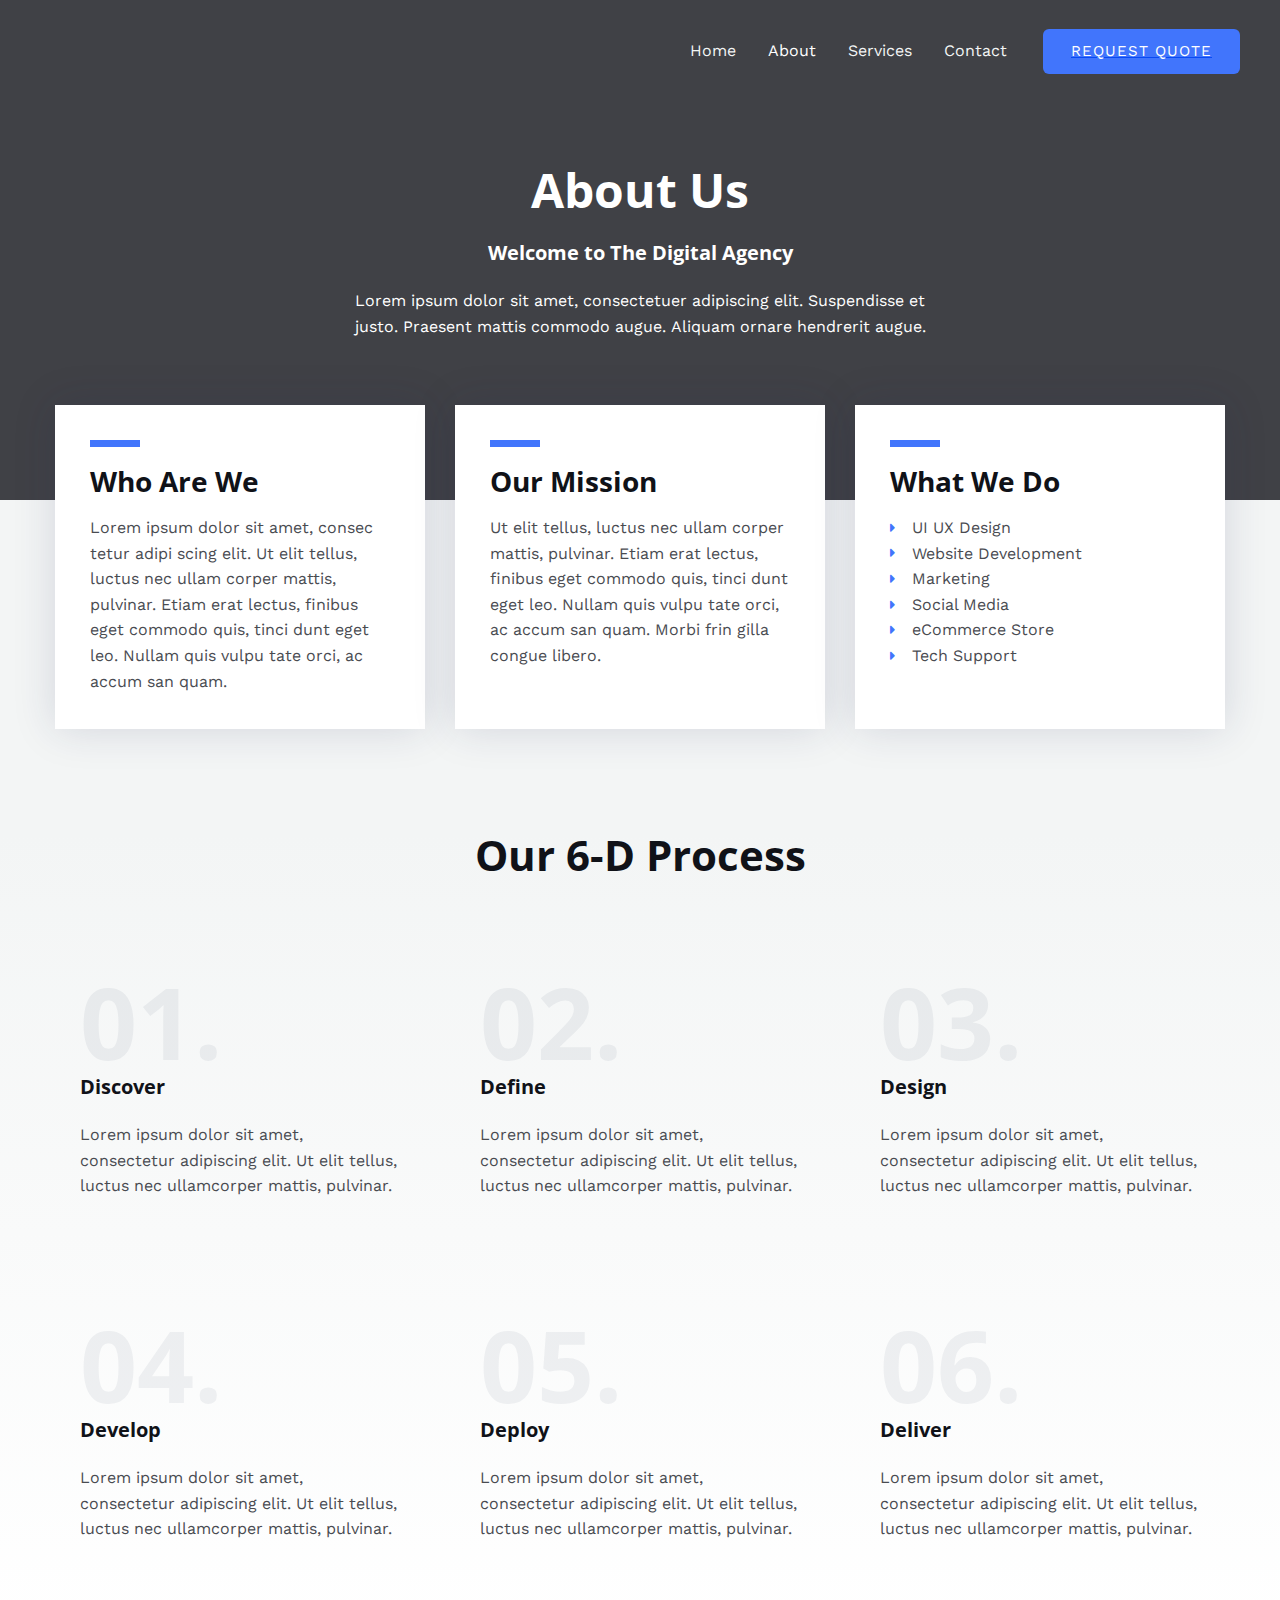
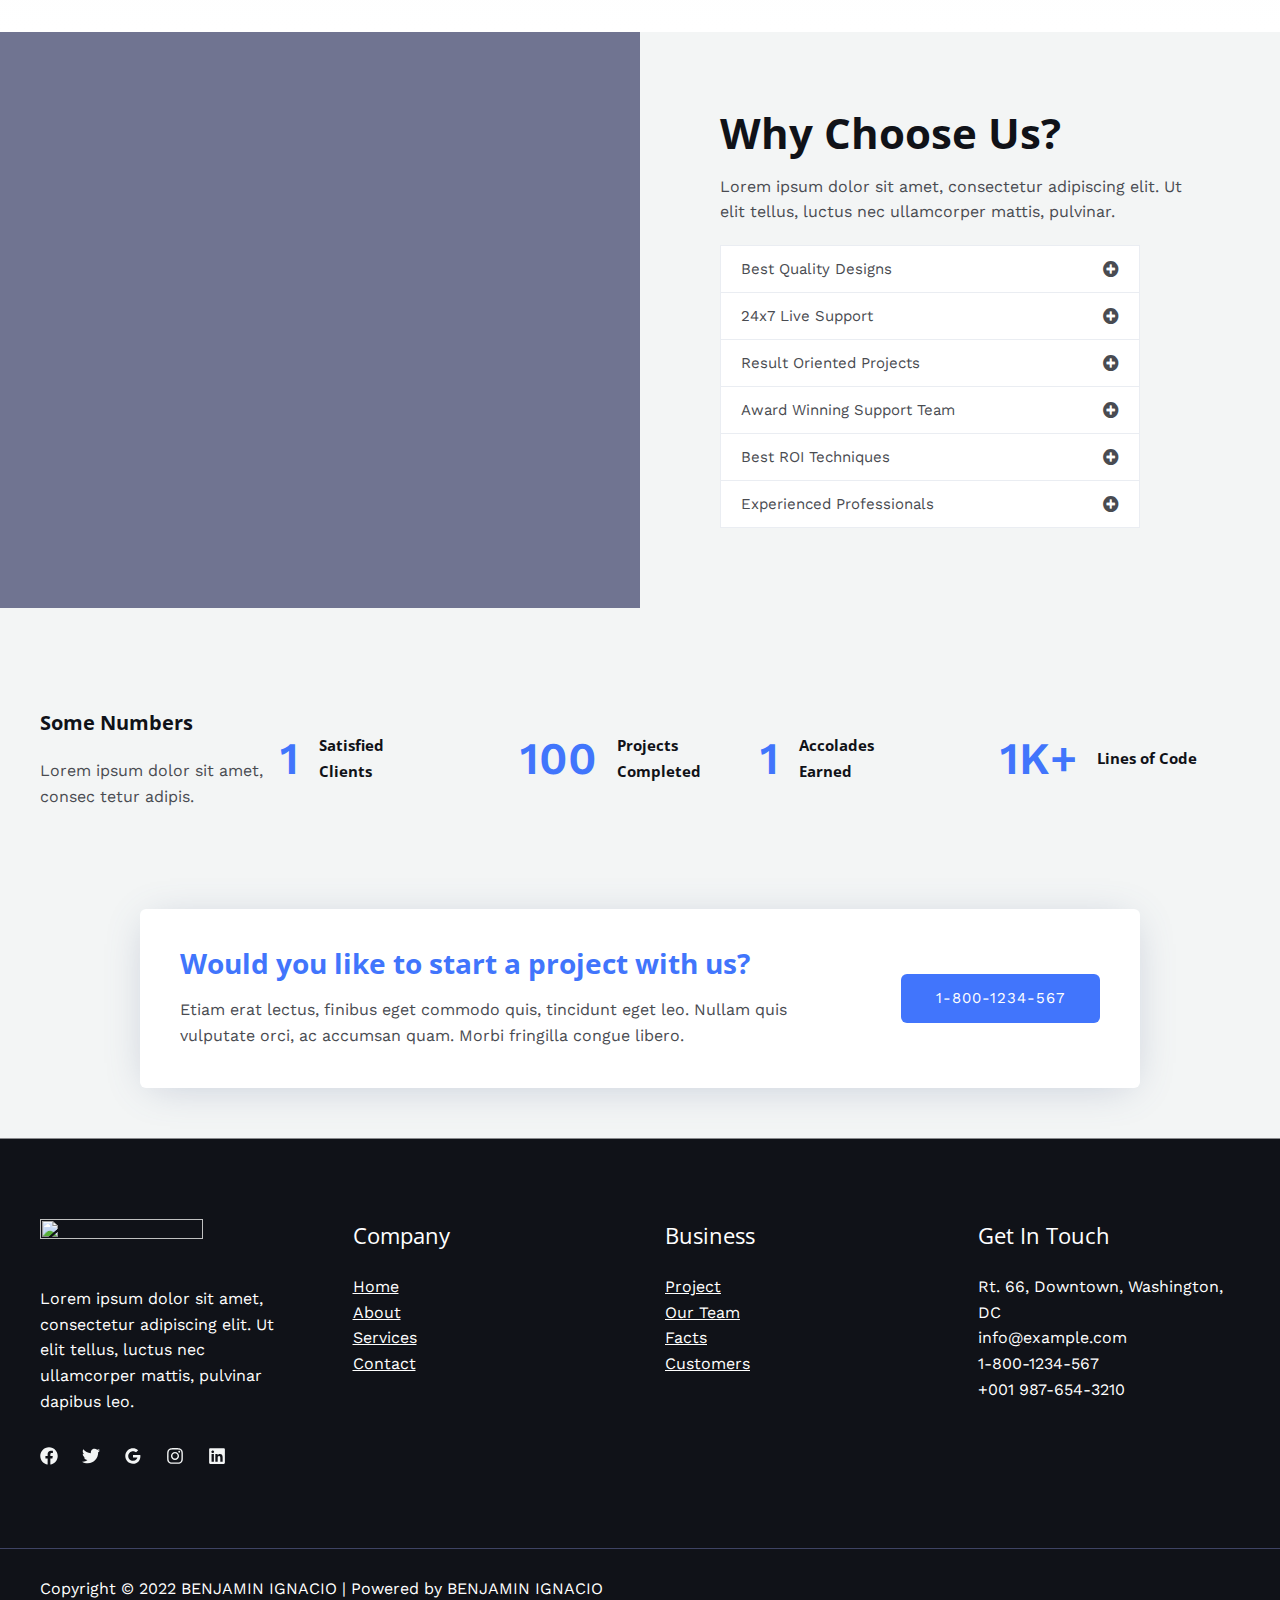
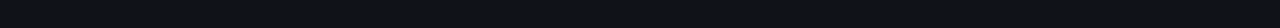
==== commit d07a1e68: "cambios movil" ====
--- a/about/index.html
+++ b/about/index.html
@@ -5,11 +5,11 @@
 <meta name="viewport" content="width=device-width, initial-scale=1">
 <link rel="profile" href="https://gmpg.org/xfn/11">
 
-<title>About &#8211; Benjamin</title>
+<title>About &#8211; BENJAMIN IGNACIO</title>
 <meta name="robots" content="max-image-preview:large">
 <link rel="dns-prefetch" href="//fonts.googleapis.com">
-<link rel="alternate" type="application/rss+xml" title="Benjamin &raquo; Feed" href="https://hexabenja.github.io/feed/">
-<link rel="alternate" type="application/rss+xml" title="Benjamin &raquo; Comments Feed" href="https://hexabenja.github.io/comments/feed/">
+<link rel="alternate" type="application/rss+xml" title="BENJAMIN IGNACIO &raquo; Feed" href="https://hexabenja.github.io/feed/">
+<link rel="alternate" type="application/rss+xml" title="BENJAMIN IGNACIO &raquo; Comments Feed" href="https://hexabenja.github.io/comments/feed/">
 <script>
 window._wpemojiSettings = {"baseUrl":"https:\/\/s.w.org\/images\/core\/emoji\/14.0.0\/72x72\/","ext":".png","svgUrl":"https:\/\/s.w.org\/images\/core\/emoji\/14.0.0\/svg\/","svgExt":".svg","source":{"concatemoji":"https:\/\/hexabenja.github.io\/wp-includes\/js\/wp-emoji-release.min.js?ver=6.1"}};
 /*! This file is auto-generated */
@@ -46,10 +46,10 @@
 <link rel="stylesheet" id="dashicons-css" href="https://hexabenja.github.io/wp-includes/css/dashicons.min.css?ver=6.1" media="all">
 <link rel="stylesheet" id="elementor-icons-css" href="https://hexabenja.github.io/wp-content/plugins/elementor/assets/lib/eicons/css/elementor-icons.min.css?ver=5.16.0" media="all">
 <link rel="stylesheet" id="elementor-frontend-css" href="https://hexabenja.github.io/wp-content/plugins/elementor/assets/css/frontend-lite.min.css?ver=3.8.1" media="all">
-<link rel="stylesheet" id="elementor-post-1399-css" href="https://hexabenja.github.io/wp-content/uploads/elementor/css/post-1399.css?ver=1668352666" media="all">
+<link rel="stylesheet" id="elementor-post-1399-css" href="https://hexabenja.github.io/wp-content/uploads/elementor/css/post-1399.css?ver=1668575115" media="all">
 <link rel="stylesheet" id="font-awesome-5-all-css" href="https://hexabenja.github.io/wp-content/plugins/elementor/assets/lib/font-awesome/css/all.min.css?ver=3.8.1" media="all">
 <link rel="stylesheet" id="font-awesome-4-shim-css" href="https://hexabenja.github.io/wp-content/plugins/elementor/assets/lib/font-awesome/css/v4-shims.min.css?ver=3.8.1" media="all">
-<link rel="stylesheet" id="elementor-post-19-css" href="https://hexabenja.github.io/wp-content/uploads/elementor/css/post-19.css?ver=1668530134" media="all">
+<link rel="stylesheet" id="elementor-post-19-css" href="https://hexabenja.github.io/wp-content/uploads/elementor/css/post-19.css?ver=1668575609" media="all">
 <link rel="stylesheet" id="eael-general-css" href="https://hexabenja.github.io/wp-content/plugins/essential-addons-for-elementor-lite/assets/front-end/css/view/general.min.css?ver=5.4.2" media="all">
 <link rel="stylesheet" id="google-fonts-1-css" href="https://fonts.googleapis.com/css?family=Roboto%3A100%2C100italic%2C200%2C200italic%2C300%2C300italic%2C400%2C400italic%2C500%2C500italic%2C600%2C600italic%2C700%2C700italic%2C800%2C800italic%2C900%2C900italic%7CRoboto+Slab%3A100%2C100italic%2C200%2C200italic%2C300%2C300italic%2C400%2C400italic%2C500%2C500italic%2C600%2C600italic%2C700%2C700italic%2C800%2C800italic%2C900%2C900italic&#038;display=auto&#038;ver=6.1" media="all">
 <link rel="stylesheet" id="elementor-icons-shared-0-css" href="https://hexabenja.github.io/wp-content/plugins/elementor/assets/lib/font-awesome/css/fontawesome.min.css?ver=5.15.3" media="all">
@@ -94,7 +94,7 @@
 											<div class="site-header-primary-section-left site-header-section ast-flex site-header-section-left">
 									<div class="ast-builder-layout-element ast-flex site-header-focus-item" data-section="title_tagline">
 											<div class="site-branding ast-site-identity" itemtype="https://schema.org/Organization" itemscope="itemscope">
-					<span class="site-logo-img"><a href="https://hexabenja.github.io/" class="custom-logo-link transparent-custom-logo" rel="home" itemprop="url" aria-label="Benjamin"></a></span>				</div>
+					<span class="site-logo-img"><a href="https://hexabenja.github.io/" class="custom-logo-link transparent-custom-logo" rel="home" itemprop="url" aria-label="BENJAMIN IGNACIO"></a></span>				</div>
 			<!-- .site-branding -->
 					</div>
 								</div>
@@ -125,7 +125,7 @@
 													<div class="site-header-primary-section-left site-header-section ast-flex site-header-section-left">
 										<div class="ast-builder-layout-element ast-flex site-header-focus-item" data-section="title_tagline">
 											<div class="site-branding ast-site-identity" itemtype="https://schema.org/Organization" itemscope="itemscope">
-					<span class="site-logo-img"><a href="https://hexabenja.github.io/" class="custom-logo-link transparent-custom-logo" rel="home" itemprop="url" aria-label="Benjamin"></a></span>				</div>
+					<span class="site-logo-img"><a href="https://hexabenja.github.io/" class="custom-logo-link transparent-custom-logo" rel="home" itemprop="url" aria-label="BENJAMIN IGNACIO"></a></span>				</div>
 			<!-- .site-branding -->
 					</div>
 									</div>
@@ -723,7 +723,7 @@
 											<div class="site-footer-below-section-1 site-footer-section site-footer-section-1">
 								<div class="ast-builder-layout-element ast-flex site-footer-focus-item ast-footer-copyright" data-section="section-footer-builder">
 				<div class="ast-footer-copyright">
-<p>Copyright © 2022 Benjamin | Powered by Benjamin</p>
+<p>Copyright © 2022 BENJAMIN IGNACIO | Powered by BENJAMIN IGNACIO</p>
 </div>			</div>
 						</div>
 										</div>
@@ -741,7 +741,7 @@
 <script src="https://hexabenja.github.io/wp-includes/js/hoverIntent.min.js?ver=1.10.2" id="hoverIntent-js"></script>
 <script id="quadmenu-js-extra">var quadmenu = {"ajaxurl":"https:\/\/hexabenja.github.io\/wp-admin\/admin-ajax.php","gutter":"30"};</script>
 <script src="https://hexabenja.github.io/wp-content/plugins/quadmenu/assets/frontend/js/quadmenu.min.js?ver=2.3.3" id="quadmenu-js"></script>
-<script id="eael-general-js-extra">var localize = {"ajaxurl":"https:\/\/hexabenja.github.io\/wp-admin\/admin-ajax.php","nonce":"5ef526d473","i18n":{"added":"Added ","compare":"Compare","loading":"Loading..."},"page_permalink":"https:\/\/hexabenja.github.io\/about\/","cart_redirectition":"","cart_page_url":"","el_breakpoints":{"mobile":{"label":"Mobile","value":767,"default_value":767,"direction":"max","is_enabled":true},"mobile_extra":{"label":"Mobile Extra","value":880,"default_value":880,"direction":"max","is_enabled":false},"tablet":{"label":"Tablet","value":1024,"default_value":1024,"direction":"max","is_enabled":true},"tablet_extra":{"label":"Tablet Extra","value":1200,"default_value":1200,"direction":"max","is_enabled":false},"laptop":{"label":"Laptop","value":1366,"default_value":1366,"direction":"max","is_enabled":false},"widescreen":{"label":"Widescreen","value":2400,"default_value":2400,"direction":"min","is_enabled":false}}};</script>
+<script id="eael-general-js-extra">var localize = {"ajaxurl":"https:\/\/hexabenja.github.io\/wp-admin\/admin-ajax.php","nonce":"a811a5fe69","i18n":{"added":"Added ","compare":"Compare","loading":"Loading..."},"page_permalink":"https:\/\/hexabenja.github.io\/about\/","cart_redirectition":"","cart_page_url":"","el_breakpoints":{"mobile":{"label":"Mobile","value":767,"default_value":767,"direction":"max","is_enabled":true},"mobile_extra":{"label":"Mobile Extra","value":880,"default_value":880,"direction":"max","is_enabled":false},"tablet":{"label":"Tablet","value":1024,"default_value":1024,"direction":"max","is_enabled":true},"tablet_extra":{"label":"Tablet Extra","value":1200,"default_value":1200,"direction":"max","is_enabled":false},"laptop":{"label":"Laptop","value":1366,"default_value":1366,"direction":"max","is_enabled":false},"widescreen":{"label":"Widescreen","value":2400,"default_value":2400,"direction":"min","is_enabled":false}}};</script>
 <script src="https://hexabenja.github.io/wp-content/plugins/essential-addons-for-elementor-lite/assets/front-end/js/view/general.min.js?ver=5.4.2" id="eael-general-js"></script>
 <script src="https://hexabenja.github.io/wp-content/plugins/elementor/assets/lib/jquery-numerator/jquery-numerator.min.js?ver=0.2.1" id="jquery-numerator-js"></script>
 <script src="https://hexabenja.github.io/wp-content/plugins/bdthemes-prime-slider-lite/assets/js/bdt-uikit.min.js?ver=3.2" id="bdt-uikit-js"></script>
@@ -749,7 +749,7 @@
 <script src="https://hexabenja.github.io/wp-content/plugins/elementor/assets/js/frontend-modules.min.js?ver=3.8.1" id="elementor-frontend-modules-js"></script>
 <script src="https://hexabenja.github.io/wp-content/plugins/elementor/assets/lib/waypoints/waypoints.min.js?ver=4.0.2" id="elementor-waypoints-js"></script>
 <script src="https://hexabenja.github.io/wp-includes/js/jquery/ui/core.min.js?ver=1.13.2" id="jquery-ui-core-js"></script>
-<script id="elementor-frontend-js-before">var elementorFrontendConfig = {"environmentMode":{"edit":false,"wpPreview":false,"isScriptDebug":false},"i18n":{"shareOnFacebook":"Share on Facebook","shareOnTwitter":"Share on Twitter","pinIt":"Pin it","download":"Download","downloadImage":"Download image","fullscreen":"Fullscreen","zoom":"Zoom","share":"Share","playVideo":"Play Video","previous":"Previous","next":"Next","close":"Close"},"is_rtl":false,"breakpoints":{"xs":0,"sm":480,"md":768,"lg":1025,"xl":1440,"xxl":1600},"responsive":{"breakpoints":{"mobile":{"label":"Mobile","value":767,"default_value":767,"direction":"max","is_enabled":true},"mobile_extra":{"label":"Mobile Extra","value":880,"default_value":880,"direction":"max","is_enabled":false},"tablet":{"label":"Tablet","value":1024,"default_value":1024,"direction":"max","is_enabled":true},"tablet_extra":{"label":"Tablet Extra","value":1200,"default_value":1200,"direction":"max","is_enabled":false},"laptop":{"label":"Laptop","value":1366,"default_value":1366,"direction":"max","is_enabled":false},"widescreen":{"label":"Widescreen","value":2400,"default_value":2400,"direction":"min","is_enabled":false}}},"version":"3.8.1","is_static":false,"experimentalFeatures":{"e_dom_optimization":true,"e_optimized_assets_loading":true,"e_optimized_css_loading":true,"a11y_improvements":true,"additional_custom_breakpoints":true,"e_import_export":true,"e_hidden_wordpress_widgets":true,"landing-pages":true,"elements-color-picker":true,"favorite-widgets":true,"admin-top-bar":true},"urls":{"assets":"https:\/\/hexabenja.github.io\/wp-content\/plugins\/elementor\/assets\/"},"settings":{"page":[],"editorPreferences":[]},"kit":{"active_breakpoints":["viewport_mobile","viewport_tablet"],"global_image_lightbox":"yes","lightbox_enable_counter":"yes","lightbox_enable_fullscreen":"yes","lightbox_enable_zoom":"yes","lightbox_enable_share":"yes","lightbox_title_src":"title","lightbox_description_src":"description"},"post":{"id":19,"title":"About%20%E2%80%93%20Benjamin","excerpt":"","featuredImage":false}};</script>
+<script id="elementor-frontend-js-before">var elementorFrontendConfig = {"environmentMode":{"edit":false,"wpPreview":false,"isScriptDebug":false},"i18n":{"shareOnFacebook":"Share on Facebook","shareOnTwitter":"Share on Twitter","pinIt":"Pin it","download":"Download","downloadImage":"Download image","fullscreen":"Fullscreen","zoom":"Zoom","share":"Share","playVideo":"Play Video","previous":"Previous","next":"Next","close":"Close"},"is_rtl":false,"breakpoints":{"xs":0,"sm":480,"md":768,"lg":1025,"xl":1440,"xxl":1600},"responsive":{"breakpoints":{"mobile":{"label":"Mobile","value":767,"default_value":767,"direction":"max","is_enabled":true},"mobile_extra":{"label":"Mobile Extra","value":880,"default_value":880,"direction":"max","is_enabled":false},"tablet":{"label":"Tablet","value":1024,"default_value":1024,"direction":"max","is_enabled":true},"tablet_extra":{"label":"Tablet Extra","value":1200,"default_value":1200,"direction":"max","is_enabled":false},"laptop":{"label":"Laptop","value":1366,"default_value":1366,"direction":"max","is_enabled":false},"widescreen":{"label":"Widescreen","value":2400,"default_value":2400,"direction":"min","is_enabled":false}}},"version":"3.8.1","is_static":false,"experimentalFeatures":{"e_dom_optimization":true,"e_optimized_assets_loading":true,"e_optimized_css_loading":true,"a11y_improvements":true,"additional_custom_breakpoints":true,"e_import_export":true,"e_hidden_wordpress_widgets":true,"landing-pages":true,"elements-color-picker":true,"favorite-widgets":true,"admin-top-bar":true},"urls":{"assets":"https:\/\/hexabenja.github.io\/wp-content\/plugins\/elementor\/assets\/"},"settings":{"page":[],"editorPreferences":[]},"kit":{"active_breakpoints":["viewport_mobile","viewport_tablet"],"global_image_lightbox":"yes","lightbox_enable_counter":"yes","lightbox_enable_fullscreen":"yes","lightbox_enable_zoom":"yes","lightbox_enable_share":"yes","lightbox_title_src":"title","lightbox_description_src":"description"},"post":{"id":19,"title":"About%20%E2%80%93%20BENJAMIN%20IGNACIO","excerpt":"","featuredImage":false}};</script>
 <script src="https://hexabenja.github.io/wp-content/plugins/elementor/assets/js/frontend.min.js?ver=3.8.1" id="elementor-frontend-js"></script>
 <script src="https://hexabenja.github.io/wp-content/plugins/bdthemes-prime-slider-lite/assets/js/prime-slider-site.min.js?ver=3.1.3" id="prime-slider-site-js"></script>
 <script src="https://hexabenja.github.io/wp-includes/js/underscore.min.js?ver=1.13.4" id="underscore-js"></script>
